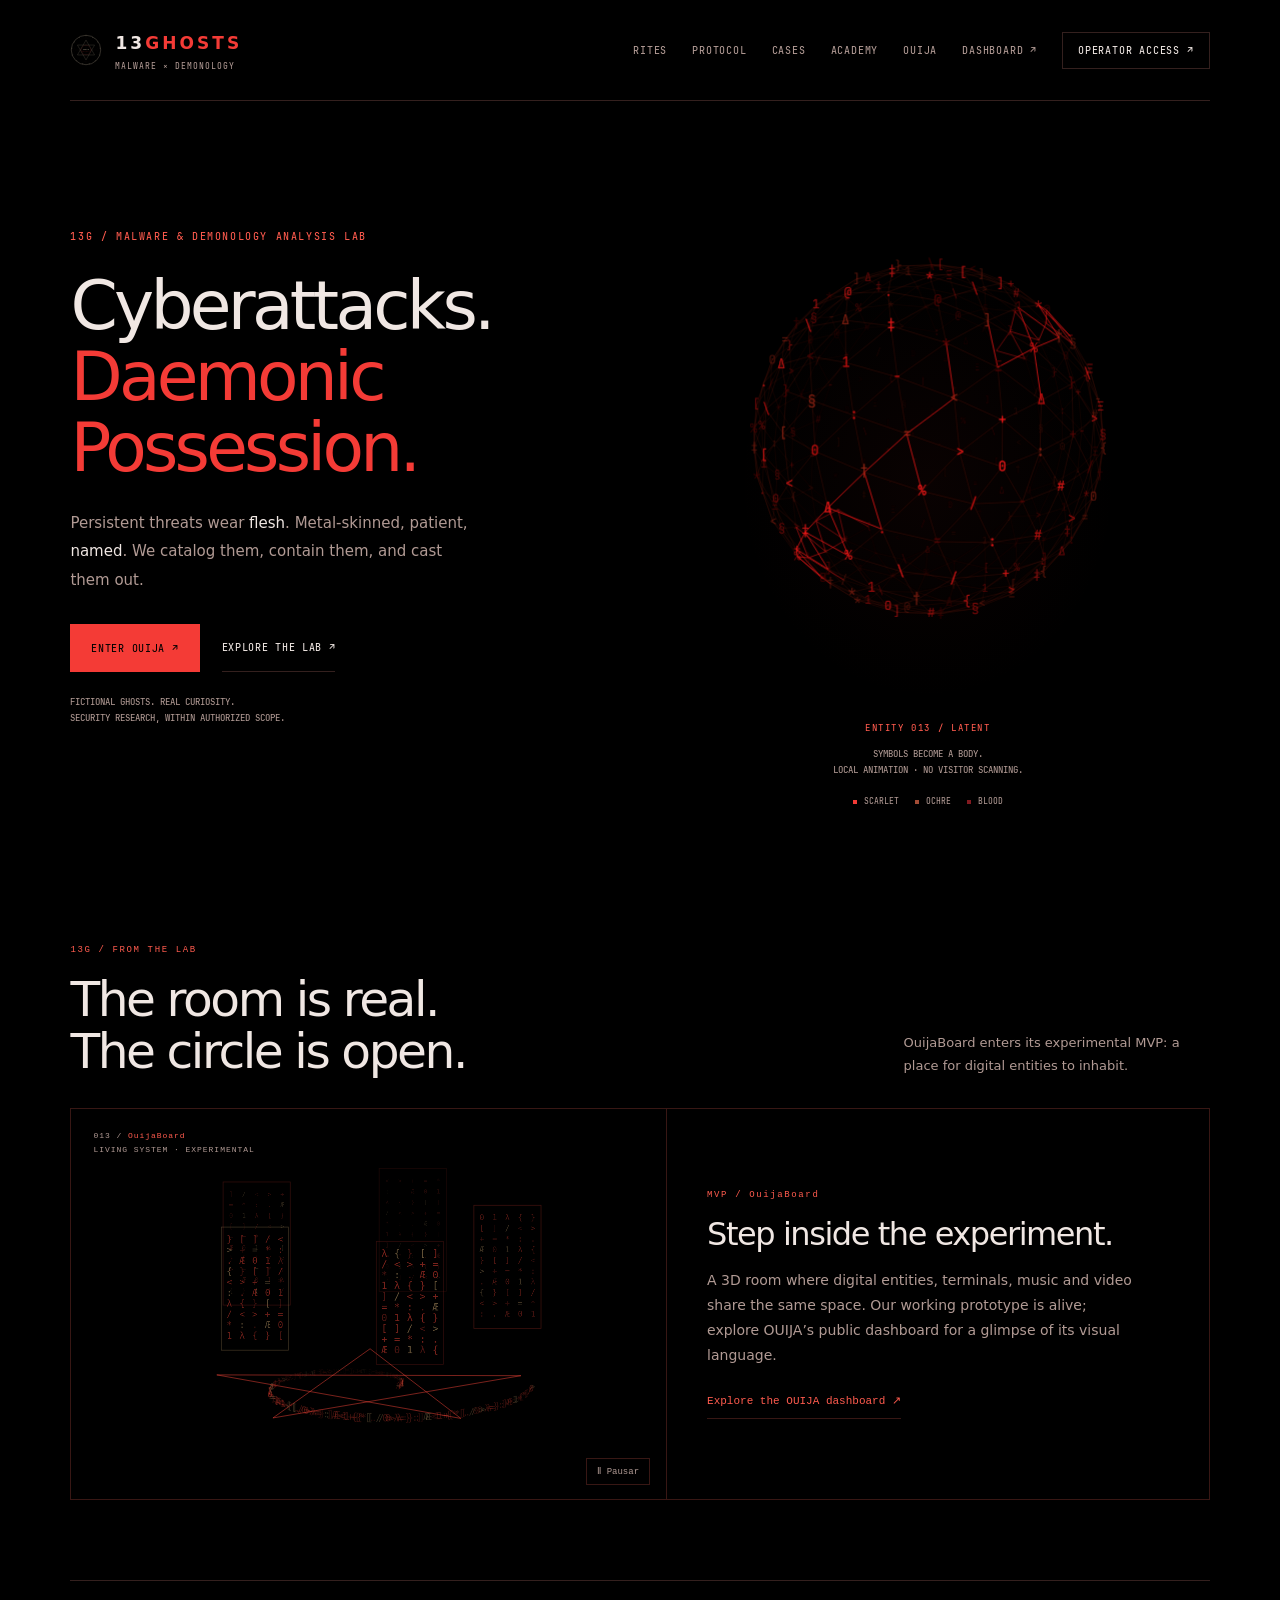
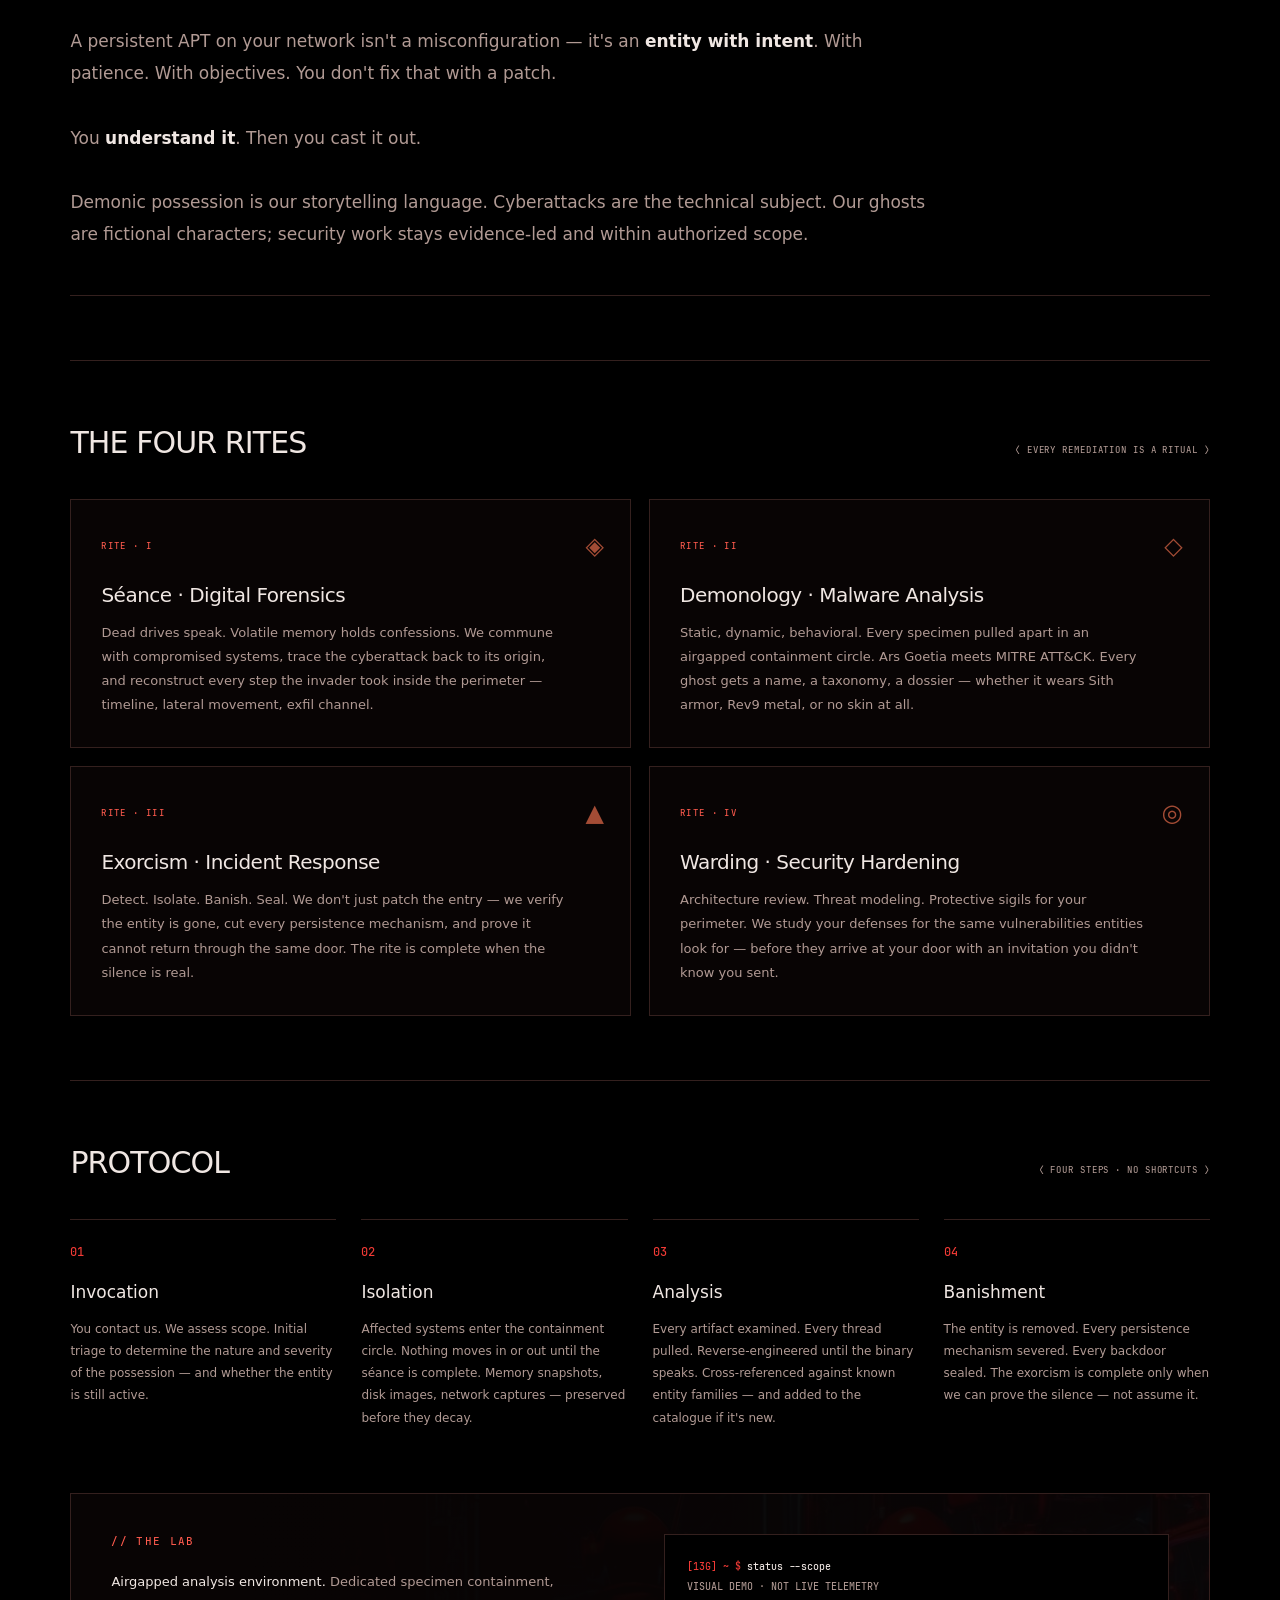
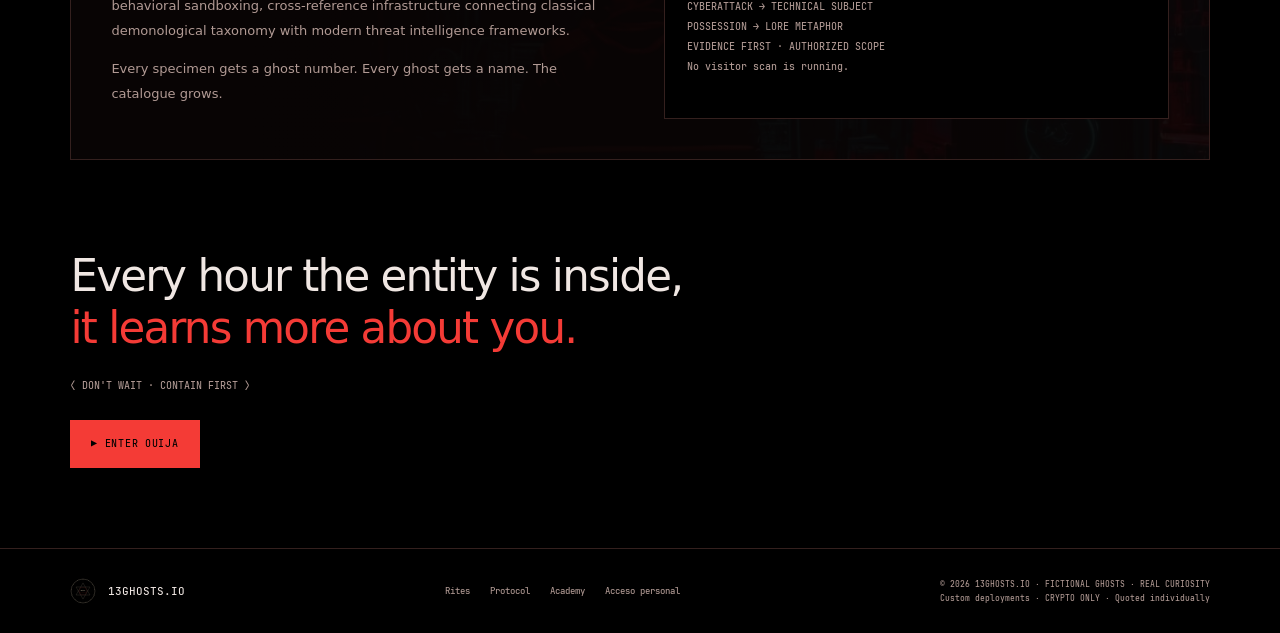
==== docs/index.html @ eb9faf4f "Adopt custom DAE showcase flow and retire legacy product previews" ====
<!DOCTYPE html>
<html lang="en">
<head>
    <meta charset="UTF-8">
    <meta name="viewport" content="width=device-width, initial-scale=1.0">
    <title>13Ghosts.io · Malware &amp; Demonology Analysis Lab</title>

    <link rel="icon" type="image/svg+xml" href="assets/favicon.svg">
    <link rel="icon" type="image/png" sizes="32x32" href="assets/favicon-32.png">
    <link rel="apple-touch-icon" sizes="180x180" href="assets/apple-touch-icon.png">

    <meta name="description" content="Cyberattacks meet demonic possession. Every remediation is a ritual. Malware × demonology — forensics, reverse engineering, exorcism.">

    <meta property="og:type" content="website">
    <meta property="og:url" content="https://13ghosts.io/">
    <meta property="og:title" content="13Ghosts.io · Malware &amp; Demonology Analysis Lab">
    <meta property="og:description" content="Cyberattacks meet demonic possession. Every remediation is a ritual.">
    <meta property="og:image" content="https://13ghosts.io/assets/og-image.jpg">
    <meta name="twitter:card" content="summary_large_image">
    <meta name="twitter:title" content="13Ghosts.io · Malware &amp; Demonology Analysis Lab">
    <meta name="twitter:description" content="Cyberattacks meet demonic possession. Every remediation is a ritual.">
    <meta name="twitter:image" content="https://13ghosts.io/assets/og-image.jpg">

    <meta name="theme-color" content="#000000"><link rel="stylesheet" href="assets/presence-v2/presence.css?v=1"><script defer src="assets/presence-v2/capsid.js?v=1"></script><link rel="stylesheet" href="assets/mvp-presence/mvp-presence.css?v=1"><script defer src="assets/mvp-presence/mvp-presence.js?v=1"></script></head><body><header class="header"><a class="header-brand" href="./" aria-label="13Ghosts home"><img src="assets/img/sigil-mark.svg" alt="" class="brand-sigil"><div><div class="brand-name">13<span>GHOSTS</span></div><p class="header-tagline">MALWARE × DEMONOLOGY</p></div></a><nav class="header-nav" aria-label="Main navigation"><a href="#rites">RITES</a><a href="#methodology">PROTOCOL</a><a href="dashboard/">CASES</a><a href="academy/">ACADEMY</a><a href="ouija/">OUIJA</a><a href="observatory/">DASHBOARD ↗</a><a class="nav-portal" href="portal/">OPERATOR ACCESS ↗</a></nav></header><main class="content-area"><section class="hero"><div class="hero-copy"><p class="hero-eyebrow">13G / MALWARE &amp; DEMONOLOGY ANALYSIS LAB</p><h1 class="hero-title">Cyberattacks.<br><em>Daemonic<br>Possession.</em></h1><p class="hero-subtitle">Persistent threats wear <em>flesh</em>. Metal-skinned, patient, <em>named</em>. We catalog them, contain them, and cast them out.</p><div class="hero-actions"><a class="btn-primary" href="ouija/">ENTER OUIJA ↗</a><a class="btn-ghost" href="#lab">EXPLORE THE LAB ↗</a></div><p class="hero-note">FICTIONAL GHOSTS. REAL CURIOSITY.<br>SECURITY RESEARCH, WITHIN AUTHORIZED SCOPE.</p></div><div class="ghost-entity"><canvas class="capside-canvas" role="img" aria-label="A rotating red ASCII polyhedron, a fictional digital presence"></canvas><p class="entity-code">ENTITY 013 / LATENT</p><p class="entity-caption">SYMBOLS BECOME A BODY.<br>LOCAL ANIMATION · NO VISITOR SCANNING.</p><div class="entity-key"><span>SCARLET</span><span>OCHRE</span><span>BLOOD</span></div></div></section>    <section class="mvp-launches" data-mvp-brand="ghosts" id="mvp" aria-labelledby="mvp-title"><div class="mvp-heading"><div><p class="mvp-kicker">13G / FROM THE LAB</p><h2 id="mvp-title">The room is real.<br>The circle is open.</h2></div><p>OuijaBoard enters its experimental MVP: a place for digital entities to inhabit.</p></div><article class="mvp-announcement mvp-wide"><div class="mvp-art"><canvas data-mvp-entity="ouijaboard" role="img" aria-label="OuijaBoard: una entidad animada de caracteres"></canvas><span class="mvp-entity-id">013 / <b>OuijaBoard</b><br>LIVING SYSTEM · EXPERIMENTAL</span><button class="mvp-motion" type="button" aria-pressed="false" aria-label="Pausar animación de OuijaBoard">Ⅱ Pausar</button></div><div class="mvp-copy"><p class="mvp-kicker">MVP / OuijaBoard</p><h3>Step inside the experiment.</h3><p>A 3D room where digital entities, terminals, music and video share the same space. Our working prototype is alive; explore OUIJA’s public dashboard for a glimpse of its visual language.</p><a href="observatory/demo/">Explore the OUIJA dashboard ↗</a></div></article></section>
<!-- MANIFESTO -->
    <section class="manifesto reveal">
        <p class="manifesto-text">
            A persistent APT on your network isn't a misconfiguration —
            it's an <strong>entity with intent</strong>. With patience. With objectives.
            You don't fix that with a patch.<br><br>
            You <span class="accent">understand it</span>. Then you cast it out.<br><br>
            Demonic possession is our storytelling language. Cyberattacks are the technical subject.
            Our ghosts are fictional characters; security work stays evidence-led and within authorized scope.
        </p>
    </section>

    <div class="divider"></div>

    <!-- THE FOUR RITES -->
    <section class="rites" id="rites">
        <div class="section-header reveal">
            <h2>THE FOUR RITES</h2>
            <p>⟨ EVERY REMEDIATION IS A RITUAL ⟩</p>
        </div>

        <div class="rites-grid">
            <div class="rite-card reveal">
                <span class="rite-num">RITE · I</span>
                <div class="rite-icon">◈</div>
                <h3>Séance · Digital Forensics</h3>
                <p>Dead drives speak. Volatile memory holds confessions. We commune with compromised systems,
                trace the cyberattack back to its origin, and reconstruct every step the invader took
                inside the perimeter — timeline, lateral movement, exfil channel.</p>
            </div>

            <div class="rite-card reveal">
                <span class="rite-num">RITE · II</span>
                <div class="rite-icon">◇</div>
                <h3>Demonology · Malware Analysis</h3>
                <p>Static, dynamic, behavioral. Every specimen pulled apart in an airgapped containment circle.
                Ars Goetia meets MITRE ATT&amp;CK. Every ghost gets a name, a taxonomy, a dossier —
                whether it wears Sith armor, Rev9 metal, or no skin at all.</p>
            </div>

            <div class="rite-card reveal">
                <span class="rite-num">RITE · III</span>
                <div class="rite-icon">▲</div>
                <h3>Exorcism · Incident Response</h3>
                <p>Detect. Isolate. Banish. Seal. We don't just patch the entry — we verify the entity is gone,
                cut every persistence mechanism, and prove it cannot return through the same door.
                The rite is complete when the silence is real.</p>
            </div>

            <div class="rite-card reveal">
                <span class="rite-num">RITE · IV</span>
                <div class="rite-icon">◎</div>
                <h3>Warding · Security Hardening</h3>
                <p>Architecture review. Threat modeling. Protective sigils for your perimeter.
                We study your defenses for the same vulnerabilities entities look for — before they arrive
                at your door with an invitation you didn't know you sent.</p>
            </div>
        </div>
    </section>

    <div class="divider"></div>

    <!-- METHODOLOGY -->
    <section class="how-section" id="methodology">
        <div class="section-header reveal">
            <h2>PROTOCOL</h2>
            <p>⟨ FOUR STEPS · NO SHORTCUTS ⟩</p>
        </div>
        <div class="how-steps">
            <div class="how-step reveal">
                <div class="step-marker">01</div>
                <div>
                    <h3>Invocation</h3>
                    <p>You contact us. We assess scope. Initial triage to determine the nature and severity of the possession — and whether the entity is still active.</p>
                </div>
            </div>
            <div class="how-step reveal">
                <div class="step-marker">02</div>
                <div>
                    <h3>Isolation</h3>
                    <p>Affected systems enter the containment circle. Nothing moves in or out until the séance is complete. Memory snapshots, disk images, network captures — preserved before they decay.</p>
                </div>
            </div>
            <div class="how-step reveal">
                <div class="step-marker">03</div>
                <div>
                    <h3>Analysis</h3>
                    <p>Every artifact examined. Every thread pulled. Reverse-engineered until the binary speaks. Cross-referenced against known entity families — and added to the catalogue if it's new.</p>
                </div>
            </div>
            <div class="how-step reveal">
                <div class="step-marker">04</div>
                <div>
                    <h3>Banishment</h3>
                    <p>The entity is removed. Every persistence mechanism severed. Every backdoor sealed. The exorcism is complete only when we can prove the silence — not assume it.</p>
                </div>
            </div>
        </div>
    </section>

    <!-- LAB / TERMINAL -->
    <section class="lab reveal" id="lab">
        <div class="lab-inner">
            <div class="lab-grid">
                <div>
                    <h3>// THE LAB</h3>
                    <p class="lab-copy"><strong>Airgapped analysis environment.</strong> Dedicated specimen containment,
                    behavioral sandboxing, cross-reference infrastructure connecting classical
                    demonological taxonomy with modern threat intelligence frameworks.</p>
                    <p class="lab-copy">Every specimen gets a ghost number. Every ghost gets a name.
                    The catalogue grows.</p>
                </div>
                <div class="terminal" id="lab-terminal" aria-label="Illustrative lab output"><div><span class="term-prompt">[13G] ~ $</span> <span class="term-cmd">status --scope</span></div><div class="term-out">VISUAL DEMO · NOT LIVE TELEMETRY</div><div class="term-out">CYBERATTACK → TECHNICAL SUBJECT</div><div class="term-out">POSSESSION → LORE METAPHOR</div><div class="term-out">EVIDENCE FIRST · AUTHORIZED SCOPE</div><div class="term-out">No visitor scan is running.</div></div></div></div></section>

    <!-- FINAL CTA -->
    <section class="cta-final">
        <h2 class="reveal">Every hour the entity is inside,<span>it learns more about you.</span></h2>
        <p class="cta-sub reveal">⟨ DON'T WAIT · CONTAIN FIRST ⟩</p>
        <div class="reveal">
            <a href="ouija/" class="btn-primary">▶ ENTER OUIJA</a>
        </div>
    </section>
</main>

<!-- FOOTER -->
<footer>
    <div class="footer-brand">
        <img src="assets/img/sigil-mark.svg" alt="13Ghosts" width="26" height="26">
        <a href="./">13GHOSTS.IO</a>
    </div>
    <div class="footer-links">
        <a href="#rites">Rites</a>
        <a href="#methodology">Protocol</a>
        <a href="academy/">Academy</a>
        <a href="portal/">Acceso personal</a>
    </div>
    <p class="footer-copy">© 2026 13GHOSTS.IO · FICTIONAL GHOSTS · REAL CURIOSITY<br>Custom deployments · CRYPTO ONLY · Quoted individually</p>
</footer>

</body></html>
---- docs/assets/presence-v2/presence.css ----
@font-face{font-family:GhostMono;src:url('fonts/JetBrainsMono-Medium.ttf') format('truetype');font-weight:500;font-display:swap}
@font-face{font-family:PresenceMono;src:url('fonts/JetBrainsMono-Medium.ttf') format('truetype');font-weight:600;font-display:swap}
:root{color-scheme:dark;--void:#000;--surface:#080404;--line:#34201e;--text:#f0e7e3;--bone:#f0e7e3;--muted:#b19a94;--ash:#b19a94;--red:#f43b36;--red-bright:#ff5b4e;--blood:#831a20;--ochre:#a34c35}
*{box-sizing:border-box}html{scroll-behavior:smooth}body{margin:0;background:var(--void);color:var(--text);font:16px/1.75 system-ui,-apple-system,BlinkMacSystemFont,'Segoe UI',sans-serif}a{color:inherit;text-decoration:none}::selection{background:var(--blood);color:#fff}a:focus-visible{outline:2px solid var(--red);outline-offset:6px}.header,.content-area,footer{max-width:1380px;margin-inline:auto;padding-inline:clamp(22px,5.5vw,84px)}.header{min-height:100px;display:flex;justify-content:space-between;gap:28px;align-items:center}.header-brand{display:flex;align-items:center;gap:13px}.brand-sigil{width:32px;height:32px;flex-shrink:0}.brand-name{font-size:17px;letter-spacing:.18em;font-weight:650}.brand-name span{color:var(--red)}.header-tagline{margin:2px 0 0;color:var(--muted);font:8px GhostMono,monospace;letter-spacing:.12em}.header-nav{display:flex;gap:25px;align-items:center;font:10px GhostMono,monospace;letter-spacing:.08em}.header-nav a{color:var(--muted)}.header-nav a:hover{color:var(--red-bright)}.header-nav .nav-portal{color:var(--text);padding:11px 15px;border:1px solid var(--line)}
.hero{display:grid;grid-template-columns:1fr 1fr;min-height:690px;align-items:center;gap:12px;border-top:1px solid var(--line);padding-block:56px 72px}.hero-copy{position:relative;z-index:1}.hero-eyebrow{font:10px/1.7 GhostMono,monospace;letter-spacing:.16em;color:var(--red-bright);margin:0 0 25px}.hero-title{font-size:clamp(48px,5.3vw,76px);line-height:1.05;letter-spacing:-.055em;font-weight:430;margin:0 0 25px}.hero-title em{font-style:normal;color:var(--red);font-weight:350}.hero-subtitle{font-size:15px;color:var(--muted);max-width:42ch;line-height:1.9;margin:0}.hero-subtitle em{font-style:normal;color:var(--text)}.hero-actions{display:flex;align-items:center;gap:22px;flex-wrap:wrap;margin-top:30px}.btn-primary,.btn-ghost{font:10px/1.5 GhostMono,monospace;letter-spacing:.07em;display:inline-flex;align-items:center;justify-content:center;min-height:48px;padding:15px 20px}.btn-primary{background:var(--red);color:#000;border:1px solid var(--red)}.btn-primary:hover{background:var(--red-bright)}.btn-ghost{border-bottom:1px solid var(--line);color:var(--text);padding-inline:0}.hero-note{font:9px/1.8 GhostMono,monospace;color:var(--muted);margin-top:22px;max-width:45ch}.ghost-entity{position:relative;min-width:0;align-self:center;text-align:center}.ghost-entity::before{content:'';position:absolute;inset:17%;background:radial-gradient(ellipse,#941d1810,transparent 72%);pointer-events:none}.capside-canvas{position:relative;display:block;width:100%;aspect-ratio:1}.entity-code{font:9px/1.7 GhostMono,monospace;letter-spacing:.18em;color:var(--red-bright);margin:0}.entity-caption{font:9px/1.8 GhostMono,monospace;color:var(--muted);margin:10px 0 0}.entity-key{display:flex;align-items:center;justify-content:center;gap:16px;margin-top:18px;font:8px GhostMono,monospace;color:var(--muted)}.entity-key span::before{content:'';display:inline-block;width:4px;height:4px;background:var(--red);vertical-align:middle;margin-right:7px}.entity-key span:nth-child(2)::before{background:var(--ochre)}.entity-key span:nth-child(3)::before{background:var(--blood)}
.manifesto{padding:44px 0;border-block:1px solid var(--line)}.manifesto-text{max-width:80ch;font-size:17px;line-height:1.9;margin:0;color:var(--muted)}.manifesto strong,.accent{color:var(--text);font-weight:600}.divider{height:1px;background:var(--line);margin-top:64px}.section-header{display:flex;align-items:baseline;justify-content:space-between;gap:25px;margin:0 0 30px}.section-header h2{font-size:30px;font-weight:450;letter-spacing:-.03em;margin:0}.section-header p{font:9px GhostMono,monospace;color:var(--muted);letter-spacing:.1em}.rites,.how-section{padding-top:56px}.rites-grid{display:grid;grid-template-columns:repeat(2,1fr);gap:18px}.rite-card{padding:30px;background:var(--surface);border:1px solid var(--line);position:relative}.rite-num{font:9px GhostMono,monospace;color:var(--red-bright);letter-spacing:.15em}.rite-icon{position:absolute;right:26px;top:25px;color:var(--ochre);font-size:24px}.rite-card h3{font-size:20px;font-weight:500;letter-spacing:-.025em;line-height:1.35;margin:24px 0 12px}.rite-card p{font-size:13px;color:var(--muted);line-height:1.85;margin:0;max-width:56ch}.how-steps{display:grid;grid-template-columns:repeat(4,1fr);gap:25px}.how-step{border-top:1px solid var(--line);padding-top:24px}.step-marker{font:12px GhostMono,monospace;color:var(--red);margin-bottom:18px}.how-step h3{font-size:17px;font-weight:500;margin:0 0 10px}.how-step p{font-size:12px;color:var(--muted);line-height:1.85;margin:0}
.lab{margin-top:64px}.lab-inner{padding:40px;border:1px solid var(--line);background:var(--surface);position:relative;overflow:hidden}.lab-inner::before{content:'';position:absolute;inset:0;background:linear-gradient(90deg,#080404 15%,#080404bf),url('../Landing.jpeg') center/cover;opacity:.23;pointer-events:none}.lab-grid{display:grid;grid-template-columns:1fr 1fr;gap:48px;position:relative}.lab h3{font:11px GhostMono,monospace;letter-spacing:.12em;color:var(--red-bright);margin:0 0 22px}.lab-copy{font-size:13px;line-height:1.9;color:var(--muted)}.lab-copy strong{color:var(--text);font-weight:500}.terminal{background:#000;border:1px solid var(--line);padding:22px;font:10px/2 GhostMono,monospace;overflow-wrap:anywhere}.term-prompt{color:var(--red)}.term-cmd{color:var(--text)}.term-out{color:var(--muted)}.cta-final{padding:90px 0 80px}.cta-final h2{font-weight:400;font-size:clamp(28px,3.4vw,46px);line-height:1.2;letter-spacing:-.04em;max-width:30ch;margin:0}.cta-final h2 span{display:block;color:var(--red)}.cta-sub{font:10px GhostMono,monospace;color:var(--muted);margin:24px 0 28px}footer{border-top:1px solid var(--line);padding-block:28px;display:flex;justify-content:space-between;align-items:center;flex-wrap:wrap;gap:24px}.footer-brand{display:flex;align-items:center;gap:12px;font:11px GhostMono,monospace}.footer-links{display:flex;gap:20px;font:9px GhostMono,monospace;color:var(--muted)}.footer-copy{font:8px/1.8 GhostMono,monospace;color:var(--muted);margin:0}
@media(max-width:950px){.header-nav{gap:15px;font-size:9px}.header-tagline{display:none}.how-steps{grid-template-columns:repeat(2,1fr)}}
@media(max-width:700px){.header{padding-block:20px;display:block}.header-brand{margin-bottom:20px}.header-nav{flex-wrap:wrap;gap:15px;line-height:1.5}.hero{grid-template-columns:1fr;min-height:0;padding-block:45px;gap:10px}.hero-title{font-size:clamp(46px,10vw,68px)}.hero-copy{max-width:550px}.ghost-entity{max-width:480px;width:100%;margin-inline:auto}.hero-note{font-size:8px}.section-header{display:block}.section-header p{line-height:1.8}.rites-grid,.lab-grid{grid-template-columns:1fr}.rite-card{padding:25px}.lab-inner{padding:25px}.lab-grid{gap:25px}.how-steps{gap:25px 20px}.manifesto-text{font-size:15px}.divider{margin-top:42px}.rites,.how-section{padding-top:38px}.cta-final{padding-block:65px}footer{align-items:flex-start;flex-direction:column}}
@media(prefers-reduced-motion:reduce){html{scroll-behavior:auto}}
---- docs/assets/mvp-presence/mvp-presence.css ----
.mvp-launches{--mvp-ink:#e4ebe5;--mvp-muted:#9aa99e;--mvp-line:#9ad9ac30;--mvp-accent:#9de1b1;position:relative;isolation:isolate;padding-block:65px 80px;scroll-margin-top:40px}.mvp-launches[data-mvp-brand=ghosts]{--mvp-ink:#f0e7e3;--mvp-muted:#b19a94;--mvp-line:#78332c77;--mvp-accent:#ff5b4e}.mvp-heading{display:flex;justify-content:space-between;align-items:end;gap:35px;margin-bottom:30px}.mvp-kicker{font:9px/1.7 ui-monospace,Menlo,monospace;letter-spacing:.18em;color:var(--mvp-accent);margin:0 0 14px}.mvp-heading h2{font:450 clamp(30px,3.8vw,52px)/1.08 system-ui,-apple-system,sans-serif;letter-spacing:-.05em;color:var(--mvp-ink);margin:0}.mvp-heading>p{font:13px/1.8 system-ui,sans-serif;color:var(--mvp-muted);max-width:37ch;margin:0}.mvp-grid{display:grid;grid-template-columns:1fr 1fr;gap:26px}.mvp-announcement{border:1px solid var(--mvp-line);background:#000;overflow:hidden;position:relative;color:var(--mvp-ink);min-width:0}.mvp-art{height:290px;position:relative;border-bottom:1px solid var(--mvp-line);background:#000;overflow:hidden}.mvp-art canvas{display:block;width:100%;height:100%}.mvp-entity-id{position:absolute;top:20px;left:22px;font:8px/1.8 ui-monospace,Menlo,monospace;letter-spacing:.12em;color:var(--mvp-muted);pointer-events:none}.mvp-entity-id b{color:var(--mvp-accent);font-weight:500}.mvp-motion{position:absolute;right:16px;bottom:14px;background:#000;border:1px solid var(--mvp-line);color:var(--mvp-muted);padding:7px 10px;font:9px ui-monospace,Menlo,monospace;cursor:pointer}.mvp-copy{padding:28px 30px 32px}.mvp-copy h3{font:450 32px/1.1 system-ui,sans-serif;letter-spacing:-.045em;margin:0 0 15px;color:var(--mvp-ink)}.mvp-copy p:not(.mvp-kicker){font:14px/1.8 system-ui,sans-serif;color:var(--mvp-muted);max-width:48ch;margin:0 0 24px}.mvp-copy a{color:var(--mvp-accent);font:11px/1.8 ui-monospace,Menlo,monospace;text-decoration:none;border-bottom:1px solid var(--mvp-line);padding-bottom:6px;display:inline-block}.mvp-copy a:hover{border-color:var(--mvp-accent)}.mvp-announcement:focus-within{border-color:var(--mvp-accent)}.mvp-copy a:focus-visible,.mvp-motion:focus-visible{outline:2px solid var(--mvp-accent);outline-offset:5px}.mvp-wide{display:grid;grid-template-columns:1.1fr 1fr;align-items:stretch}.mvp-wide .mvp-art{height:390px;border-bottom:0;border-right:1px solid var(--mvp-line)}.mvp-wide .mvp-copy{display:flex;flex-direction:column;justify-content:center;padding:40px}.mvp-wide .mvp-copy a{align-self:start}
@media(max-width:700px){.mvp-launches{padding-block:45px 55px}.mvp-heading{display:block}.mvp-heading>p{margin-top:20px}.mvp-grid,.mvp-wide{grid-template-columns:1fr}.mvp-art,.mvp-wide .mvp-art{height:280px;border-right:0;border-bottom:1px solid var(--mvp-line)}.mvp-copy,.mvp-wide .mvp-copy{padding:25px}.mvp-copy h3{font-size:29px}.mvp-grid{gap:22px}}
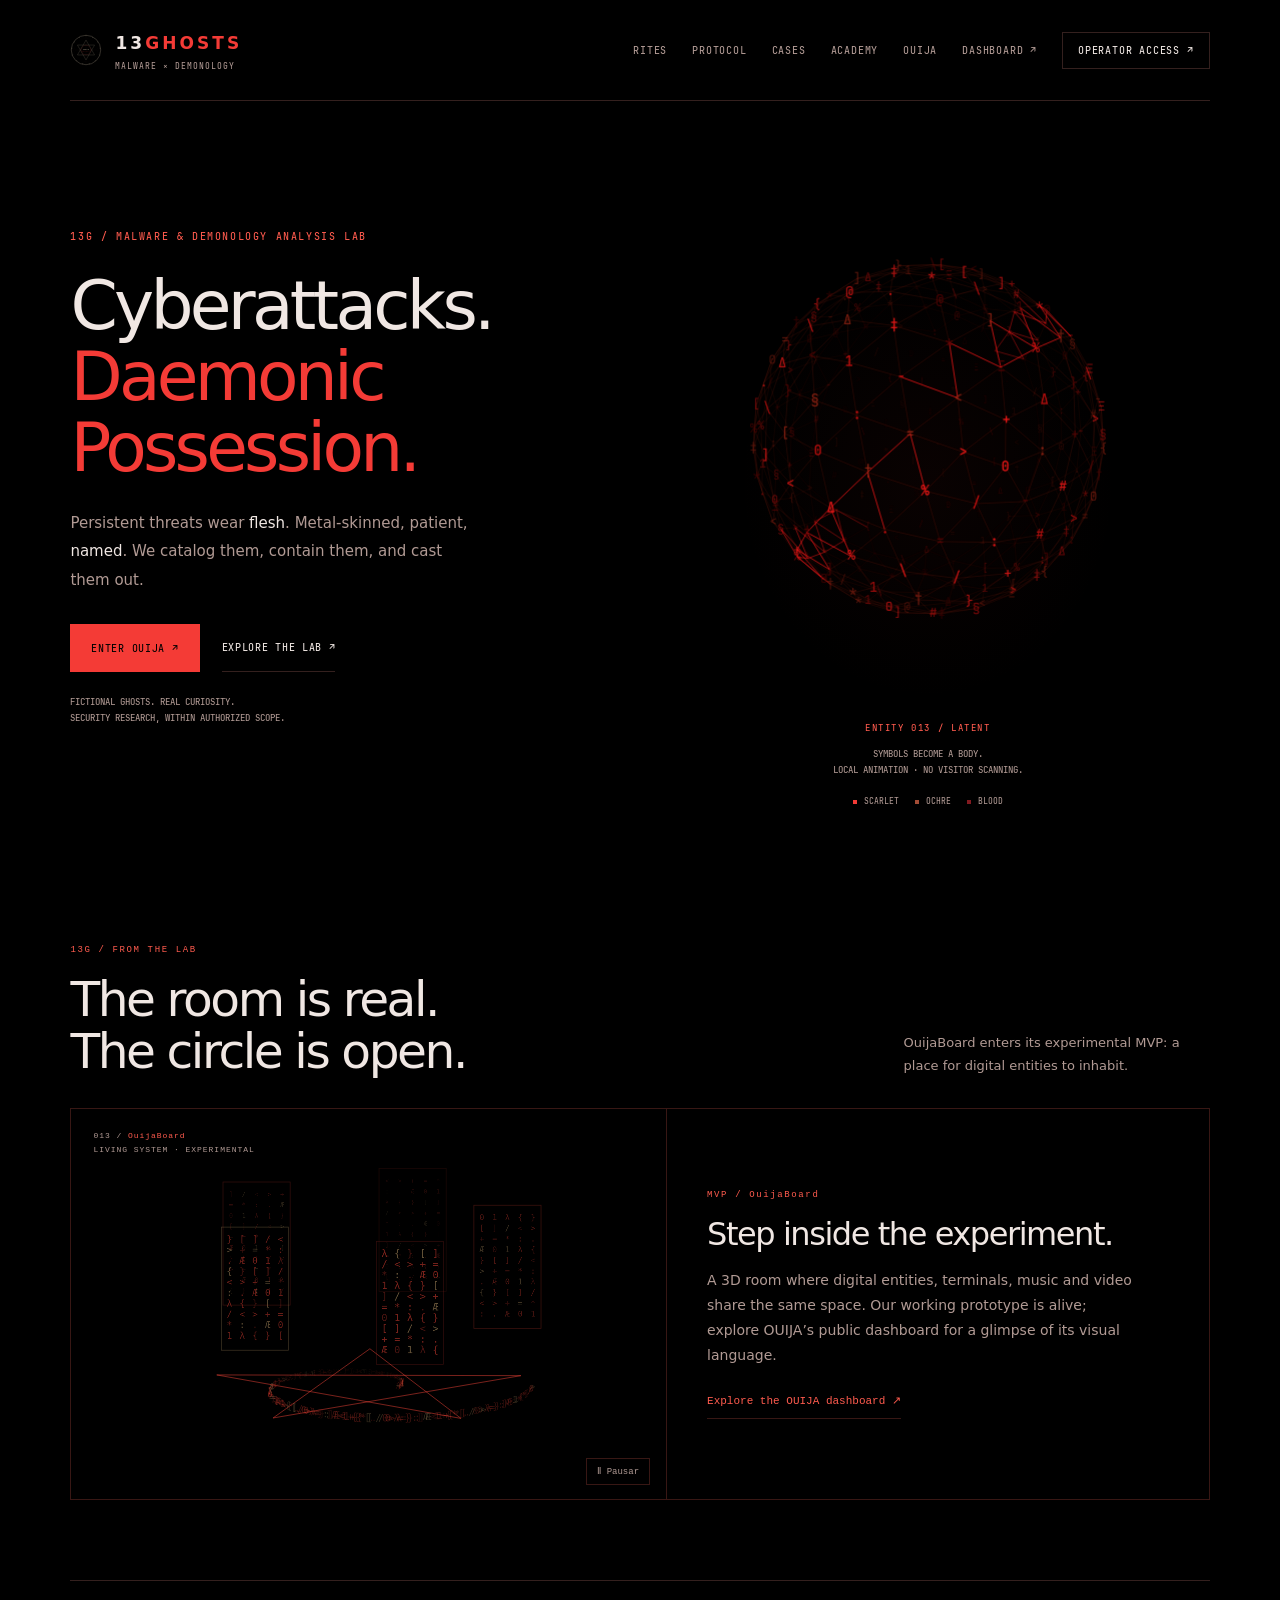
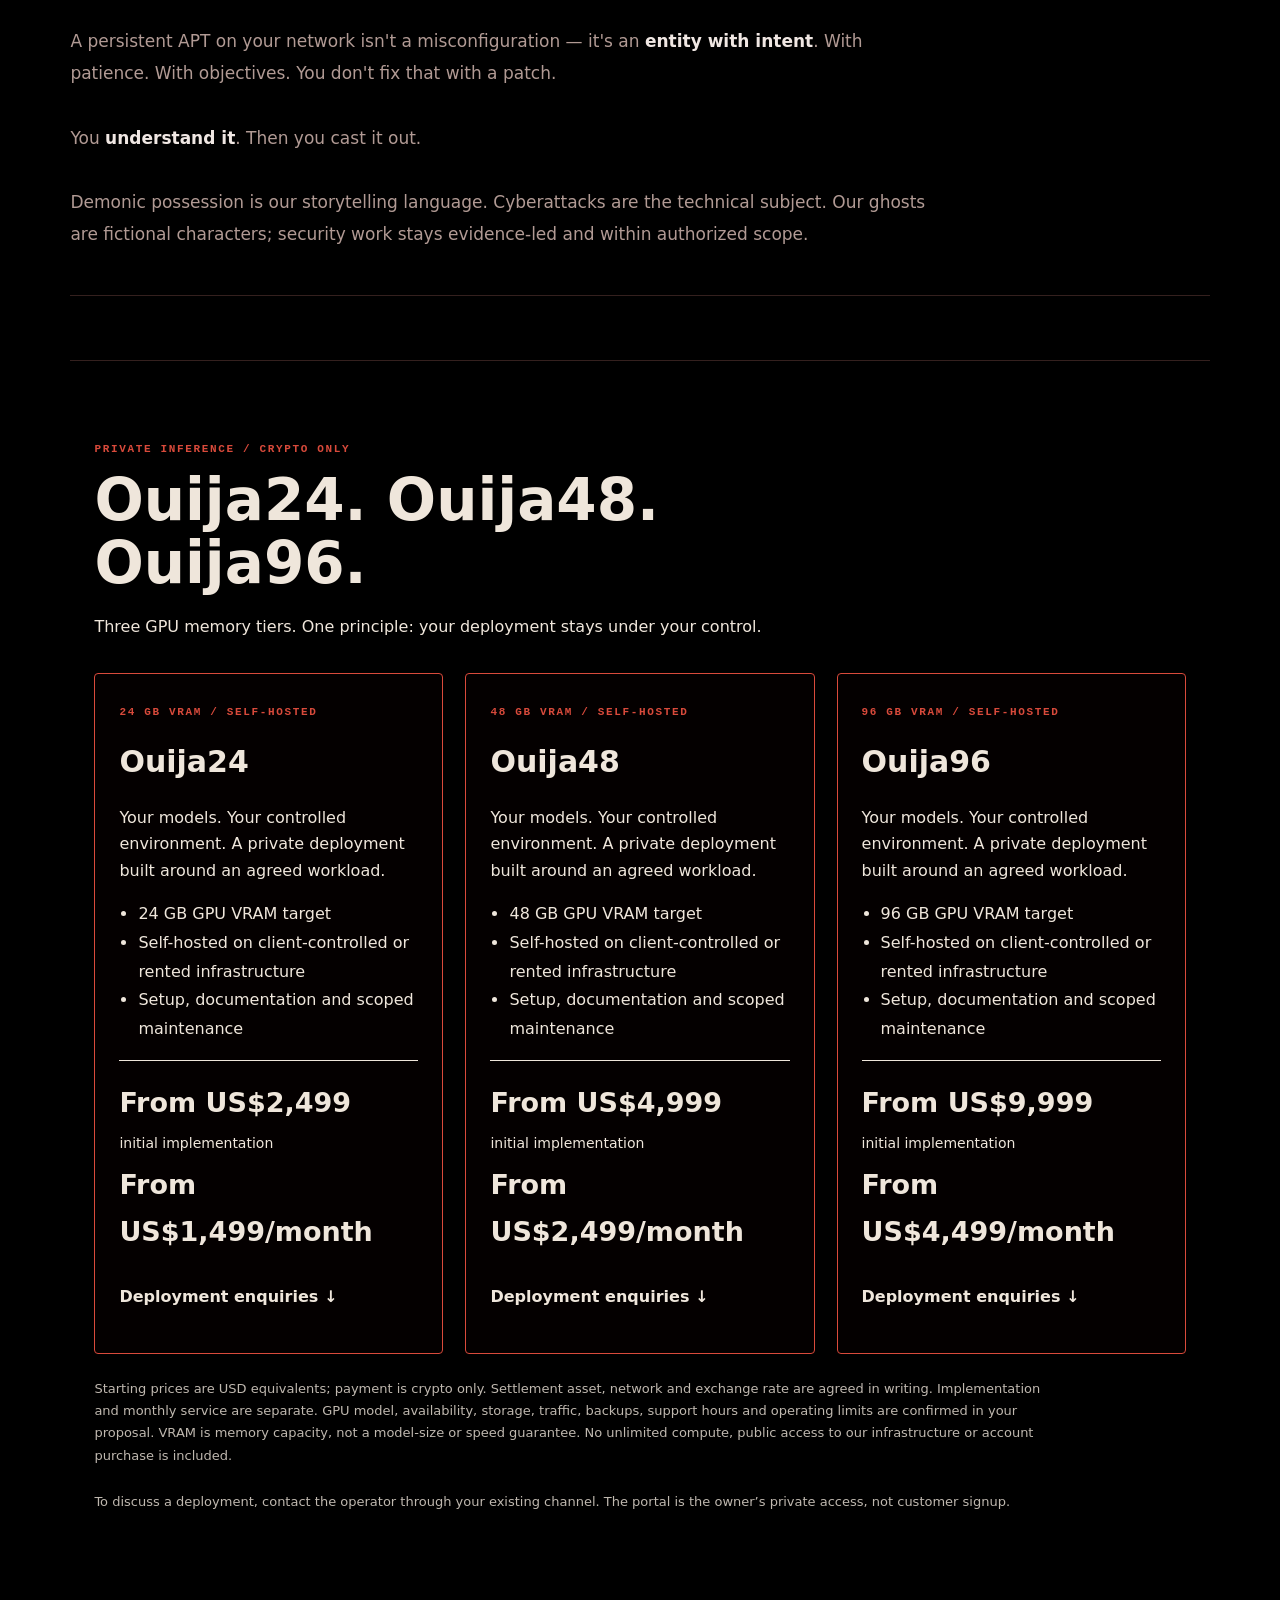
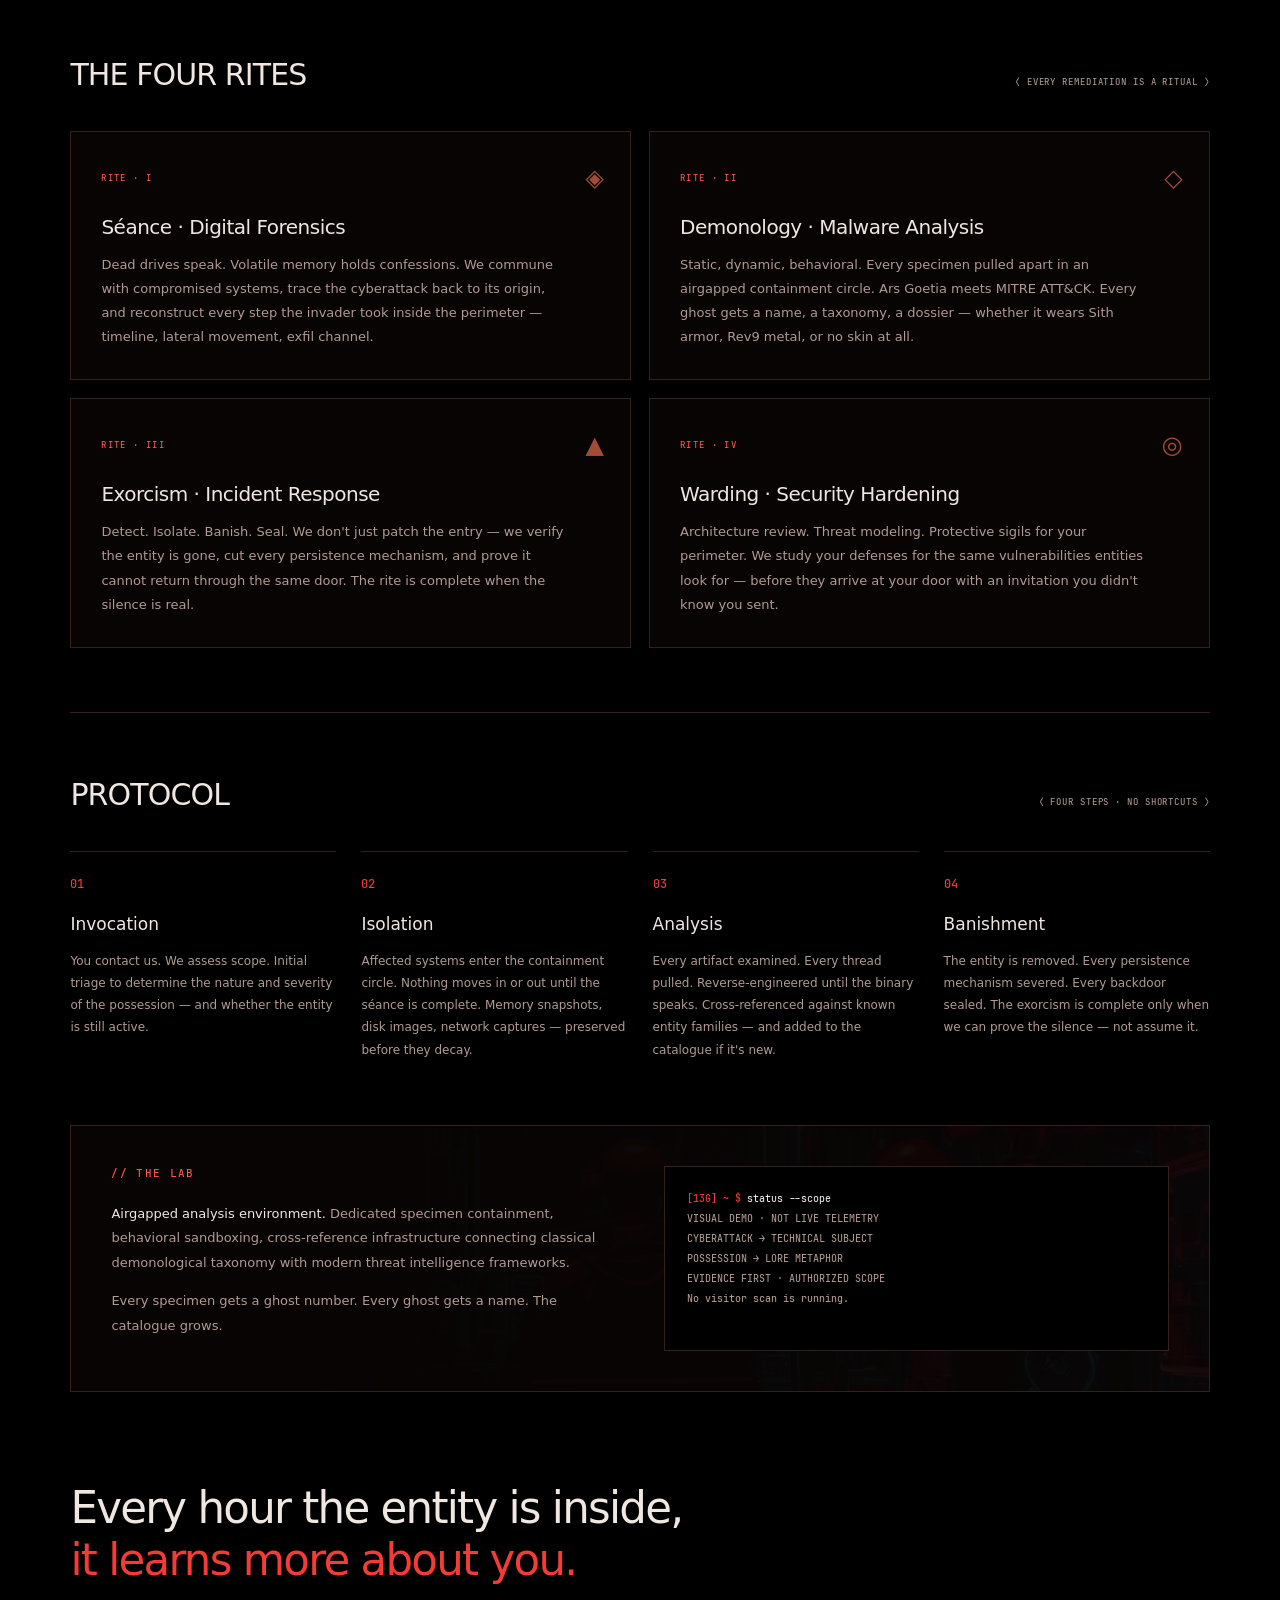
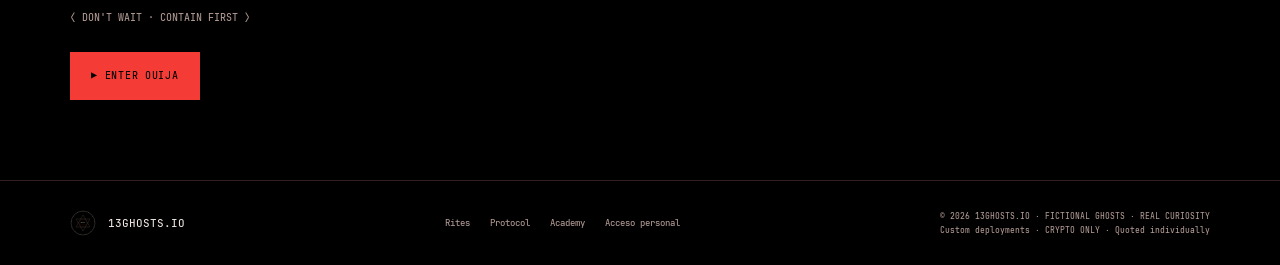
==== commit 3083b38b: "Publish approved implementation and monthly product tiers" ====
--- a/docs/index.html
+++ b/docs/index.html
@@ -21,7 +21,7 @@
     <meta name="twitter:description" content="Cyberattacks meet demonic possession. Every remediation is a ritual.">
     <meta name="twitter:image" content="https://13ghosts.io/assets/og-image.jpg">
 
-    <meta name="theme-color" content="#000000"><link rel="stylesheet" href="assets/presence-v2/presence.css?v=1"><script defer src="assets/presence-v2/capsid.js?v=1"></script><link rel="stylesheet" href="assets/mvp-presence/mvp-presence.css?v=1"><script defer src="assets/mvp-presence/mvp-presence.js?v=1"></script></head><body><header class="header"><a class="header-brand" href="./" aria-label="13Ghosts home"><img src="assets/img/sigil-mark.svg" alt="" class="brand-sigil"><div><div class="brand-name">13<span>GHOSTS</span></div><p class="header-tagline">MALWARE × DEMONOLOGY</p></div></a><nav class="header-nav" aria-label="Main navigation"><a href="#rites">RITES</a><a href="#methodology">PROTOCOL</a><a href="dashboard/">CASES</a><a href="academy/">ACADEMY</a><a href="ouija/">OUIJA</a><a href="observatory/">DASHBOARD ↗</a><a class="nav-portal" href="portal/">OPERATOR ACCESS ↗</a></nav></header><main class="content-area"><section class="hero"><div class="hero-copy"><p class="hero-eyebrow">13G / MALWARE &amp; DEMONOLOGY ANALYSIS LAB</p><h1 class="hero-title">Cyberattacks.<br><em>Daemonic<br>Possession.</em></h1><p class="hero-subtitle">Persistent threats wear <em>flesh</em>. Metal-skinned, patient, <em>named</em>. We catalog them, contain them, and cast them out.</p><div class="hero-actions"><a class="btn-primary" href="ouija/">ENTER OUIJA ↗</a><a class="btn-ghost" href="#lab">EXPLORE THE LAB ↗</a></div><p class="hero-note">FICTIONAL GHOSTS. REAL CURIOSITY.<br>SECURITY RESEARCH, WITHIN AUTHORIZED SCOPE.</p></div><div class="ghost-entity"><canvas class="capside-canvas" role="img" aria-label="A rotating red ASCII polyhedron, a fictional digital presence"></canvas><p class="entity-code">ENTITY 013 / LATENT</p><p class="entity-caption">SYMBOLS BECOME A BODY.<br>LOCAL ANIMATION · NO VISITOR SCANNING.</p><div class="entity-key"><span>SCARLET</span><span>OCHRE</span><span>BLOOD</span></div></div></section>    <section class="mvp-launches" data-mvp-brand="ghosts" id="mvp" aria-labelledby="mvp-title"><div class="mvp-heading"><div><p class="mvp-kicker">13G / FROM THE LAB</p><h2 id="mvp-title">The room is real.<br>The circle is open.</h2></div><p>OuijaBoard enters its experimental MVP: a place for digital entities to inhabit.</p></div><article class="mvp-announcement mvp-wide"><div class="mvp-art"><canvas data-mvp-entity="ouijaboard" role="img" aria-label="OuijaBoard: una entidad animada de caracteres"></canvas><span class="mvp-entity-id">013 / <b>OuijaBoard</b><br>LIVING SYSTEM · EXPERIMENTAL</span><button class="mvp-motion" type="button" aria-pressed="false" aria-label="Pausar animación de OuijaBoard">Ⅱ Pausar</button></div><div class="mvp-copy"><p class="mvp-kicker">MVP / OuijaBoard</p><h3>Step inside the experiment.</h3><p>A 3D room where digital entities, terminals, music and video share the same space. Our working prototype is alive; explore OUIJA’s public dashboard for a glimpse of its visual language.</p><a href="observatory/demo/">Explore the OUIJA dashboard ↗</a></div></article></section>
+    <meta name="theme-color" content="#000000"><link rel="stylesheet" href="assets/presence-v2/presence.css?v=1"><script defer src="assets/presence-v2/capsid.js?v=1"></script><link rel="stylesheet" href="assets/mvp-presence/mvp-presence.css?v=1"><script defer src="assets/mvp-presence/mvp-presence.js?v=1"></script><link rel="stylesheet" href="assets/package-offers.css?v=20261019"></head><body><header class="header"><a class="header-brand" href="./" aria-label="13Ghosts home"><img src="assets/img/sigil-mark.svg" alt="" class="brand-sigil"><div><div class="brand-name">13<span>GHOSTS</span></div><p class="header-tagline">MALWARE × DEMONOLOGY</p></div></a><nav class="header-nav" aria-label="Main navigation"><a href="#rites">RITES</a><a href="#methodology">PROTOCOL</a><a href="dashboard/">CASES</a><a href="academy/">ACADEMY</a><a href="ouija/">OUIJA</a><a href="observatory/">DASHBOARD ↗</a><a class="nav-portal" href="portal/">OPERATOR ACCESS ↗</a></nav></header><main class="content-area"><section class="hero"><div class="hero-copy"><p class="hero-eyebrow">13G / MALWARE &amp; DEMONOLOGY ANALYSIS LAB</p><h1 class="hero-title">Cyberattacks.<br><em>Daemonic<br>Possession.</em></h1><p class="hero-subtitle">Persistent threats wear <em>flesh</em>. Metal-skinned, patient, <em>named</em>. We catalog them, contain them, and cast them out.</p><div class="hero-actions"><a class="btn-primary" href="ouija/">ENTER OUIJA ↗</a><a class="btn-ghost" href="#lab">EXPLORE THE LAB ↗</a></div><p class="hero-note">FICTIONAL GHOSTS. REAL CURIOSITY.<br>SECURITY RESEARCH, WITHIN AUTHORIZED SCOPE.</p></div><div class="ghost-entity"><canvas class="capside-canvas" role="img" aria-label="A rotating red ASCII polyhedron, a fictional digital presence"></canvas><p class="entity-code">ENTITY 013 / LATENT</p><p class="entity-caption">SYMBOLS BECOME A BODY.<br>LOCAL ANIMATION · NO VISITOR SCANNING.</p><div class="entity-key"><span>SCARLET</span><span>OCHRE</span><span>BLOOD</span></div></div></section>    <section class="mvp-launches" data-mvp-brand="ghosts" id="mvp" aria-labelledby="mvp-title"><div class="mvp-heading"><div><p class="mvp-kicker">13G / FROM THE LAB</p><h2 id="mvp-title">The room is real.<br>The circle is open.</h2></div><p>OuijaBoard enters its experimental MVP: a place for digital entities to inhabit.</p></div><article class="mvp-announcement mvp-wide"><div class="mvp-art"><canvas data-mvp-entity="ouijaboard" role="img" aria-label="OuijaBoard: una entidad animada de caracteres"></canvas><span class="mvp-entity-id">013 / <b>OuijaBoard</b><br>LIVING SYSTEM · EXPERIMENTAL</span><button class="mvp-motion" type="button" aria-pressed="false" aria-label="Pausar animación de OuijaBoard">Ⅱ Pausar</button></div><div class="mvp-copy"><p class="mvp-kicker">MVP / OuijaBoard</p><h3>Step inside the experiment.</h3><p>A 3D room where digital entities, terminals, music and video share the same space. Our working prototype is alive; explore OUIJA’s public dashboard for a glimpse of its visual language.</p><a href="observatory/demo/">Explore the OUIJA dashboard ↗</a></div></article></section>
 <!-- MANIFESTO -->
     <section class="manifesto reveal">
         <p class="manifesto-text">
@@ -36,6 +36,7 @@
 
     <div class="divider"></div>
 
+<section class="package-offers ghost-packages" id="deployments" aria-labelledby="ouija-packages-title"><header><p class="package-kicker">Private inference / Crypto only</p><h2 id="ouija-packages-title">Ouija24. Ouija48. Ouija96.</h2><p>Three GPU memory tiers. One principle: your deployment stays under your control.</p></header><div class="package-grid"><article class="package-card"><p class="package-kicker">24 GB VRAM / Self-hosted</p><h3>Ouija24</h3><p>Your models. Your controlled environment. A private deployment built around an agreed workload.</p><ul><li>24 GB GPU VRAM target</li><li>Self-hosted on client-controlled or rented infrastructure</li><li>Setup, documentation and scoped maintenance</li></ul><div class="package-price"><strong>From US$2,499</strong><span>initial implementation</span><strong>From US$1,499/month</strong></div><a class="package-contact" href="#protocol-contact">Deployment enquiries ↓</a></article><article class="package-card"><p class="package-kicker">48 GB VRAM / Self-hosted</p><h3>Ouija48</h3><p>Your models. Your controlled environment. A private deployment built around an agreed workload.</p><ul><li>48 GB GPU VRAM target</li><li>Self-hosted on client-controlled or rented infrastructure</li><li>Setup, documentation and scoped maintenance</li></ul><div class="package-price"><strong>From US$4,999</strong><span>initial implementation</span><strong>From US$2,499/month</strong></div><a class="package-contact" href="#protocol-contact">Deployment enquiries ↓</a></article><article class="package-card"><p class="package-kicker">96 GB VRAM / Self-hosted</p><h3>Ouija96</h3><p>Your models. Your controlled environment. A private deployment built around an agreed workload.</p><ul><li>96 GB GPU VRAM target</li><li>Self-hosted on client-controlled or rented infrastructure</li><li>Setup, documentation and scoped maintenance</li></ul><div class="package-price"><strong>From US$9,999</strong><span>initial implementation</span><strong>From US$4,499/month</strong></div><a class="package-contact" href="#protocol-contact">Deployment enquiries ↓</a></article></div><p class="package-note">Starting prices are USD equivalents; payment is crypto only. Settlement asset, network and exchange rate are agreed in writing. Implementation and monthly service are separate. GPU model, availability, storage, traffic, backups, support hours and operating limits are confirmed in your proposal. VRAM is memory capacity, not a model-size or speed guarantee. No unlimited compute, public access to our infrastructure or account purchase is included.</p><p class="package-note" id="protocol-contact">To discuss a deployment, contact the operator through your existing channel. The portal is the owner’s private access, not customer signup.</p></section>
     <!-- THE FOUR RITES -->
     <section class="rites" id="rites">
         <div class="section-header reveal">
--- a/docs/assets/package-offers.css
+++ b/docs/assets/package-offers.css
@@ -0,0 +1,14 @@
+/* Approved starting prices; inherits each site's visual identity. */
+.package-offers{position:relative;z-index:2;max-width:1280px;margin:0 auto;padding:80px 24px;color:inherit}
+.package-offers header{max-width:760px;margin-bottom:32px}.package-offers h2{font-size:clamp(30px,5vw,58px);line-height:1.08;margin:12px 0 20px}
+.package-offers .package-grid{display:grid;grid-template-columns:repeat(3,minmax(0,1fr));gap:22px}
+.package-offers .package-card{border:1px solid var(--package-accent,#ab253e);border-radius:4px;padding:30px 24px;background:rgba(0,0,0,.55);display:flex;flex-direction:column;gap:16px;min-width:0}
+.package-offers .package-kicker{font:600 11px/1.5 monospace;letter-spacing:.15em;text-transform:uppercase;color:var(--package-accent,#ab253e)}
+.package-offers h3{font-size:30px;margin:0}.package-offers p{line-height:1.65;margin:0}.package-offers ul{padding-left:19px;line-height:1.8;margin:0}
+.package-offers .package-price{margin-top:auto;padding-top:18px;border-top:1px solid currentColor;display:grid;gap:5px}.package-price strong{font-size:27px;font-variant-numeric:tabular-nums}.package-price span{font-size:14px}
+.package-offers a{color:inherit;text-underline-offset:5px}.package-offers .package-contact{display:inline-block;padding:12px 0;font-weight:700}
+.package-offers .package-note{max-width:960px;font-size:13px;line-height:1.7;margin-top:24px;opacity:.8}
+.package-offers .package-unavailable{filter:grayscale(1);opacity:.6}.package-offers .package-unavailable a{filter:none}
+.package-offers.oca-packages{--package-accent:#a71948;color:#221722}.oca-packages .package-card{background:rgba(255,255,255,.92)}
+.package-offers.ghost-packages{--package-accent:#d94a3b;color:#efe6db}.ghost-packages .package-card{background:rgba(5,0,0,.88)}
+@media(max-width:850px){.package-offers .package-grid{grid-template-columns:1fr}.package-offers{padding:56px 20px}.package-offers .package-card{padding:26px 22px}}
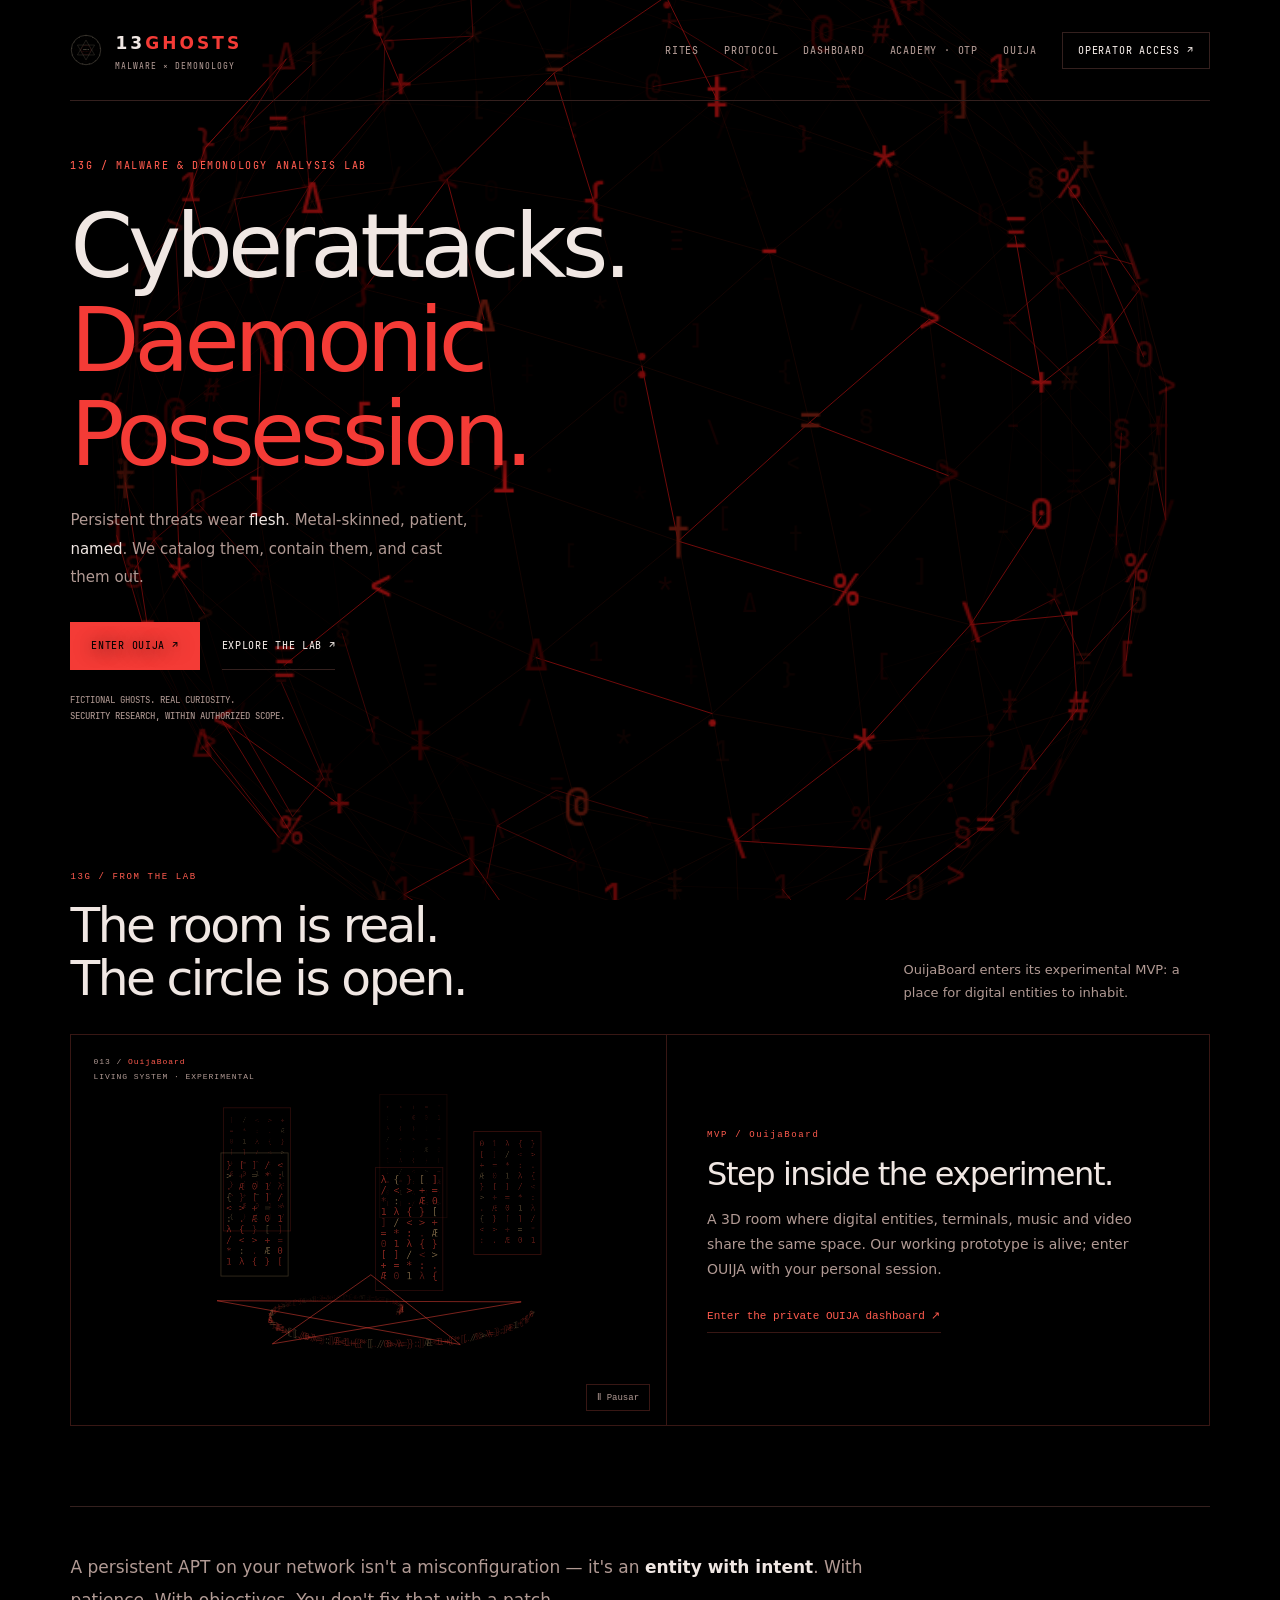
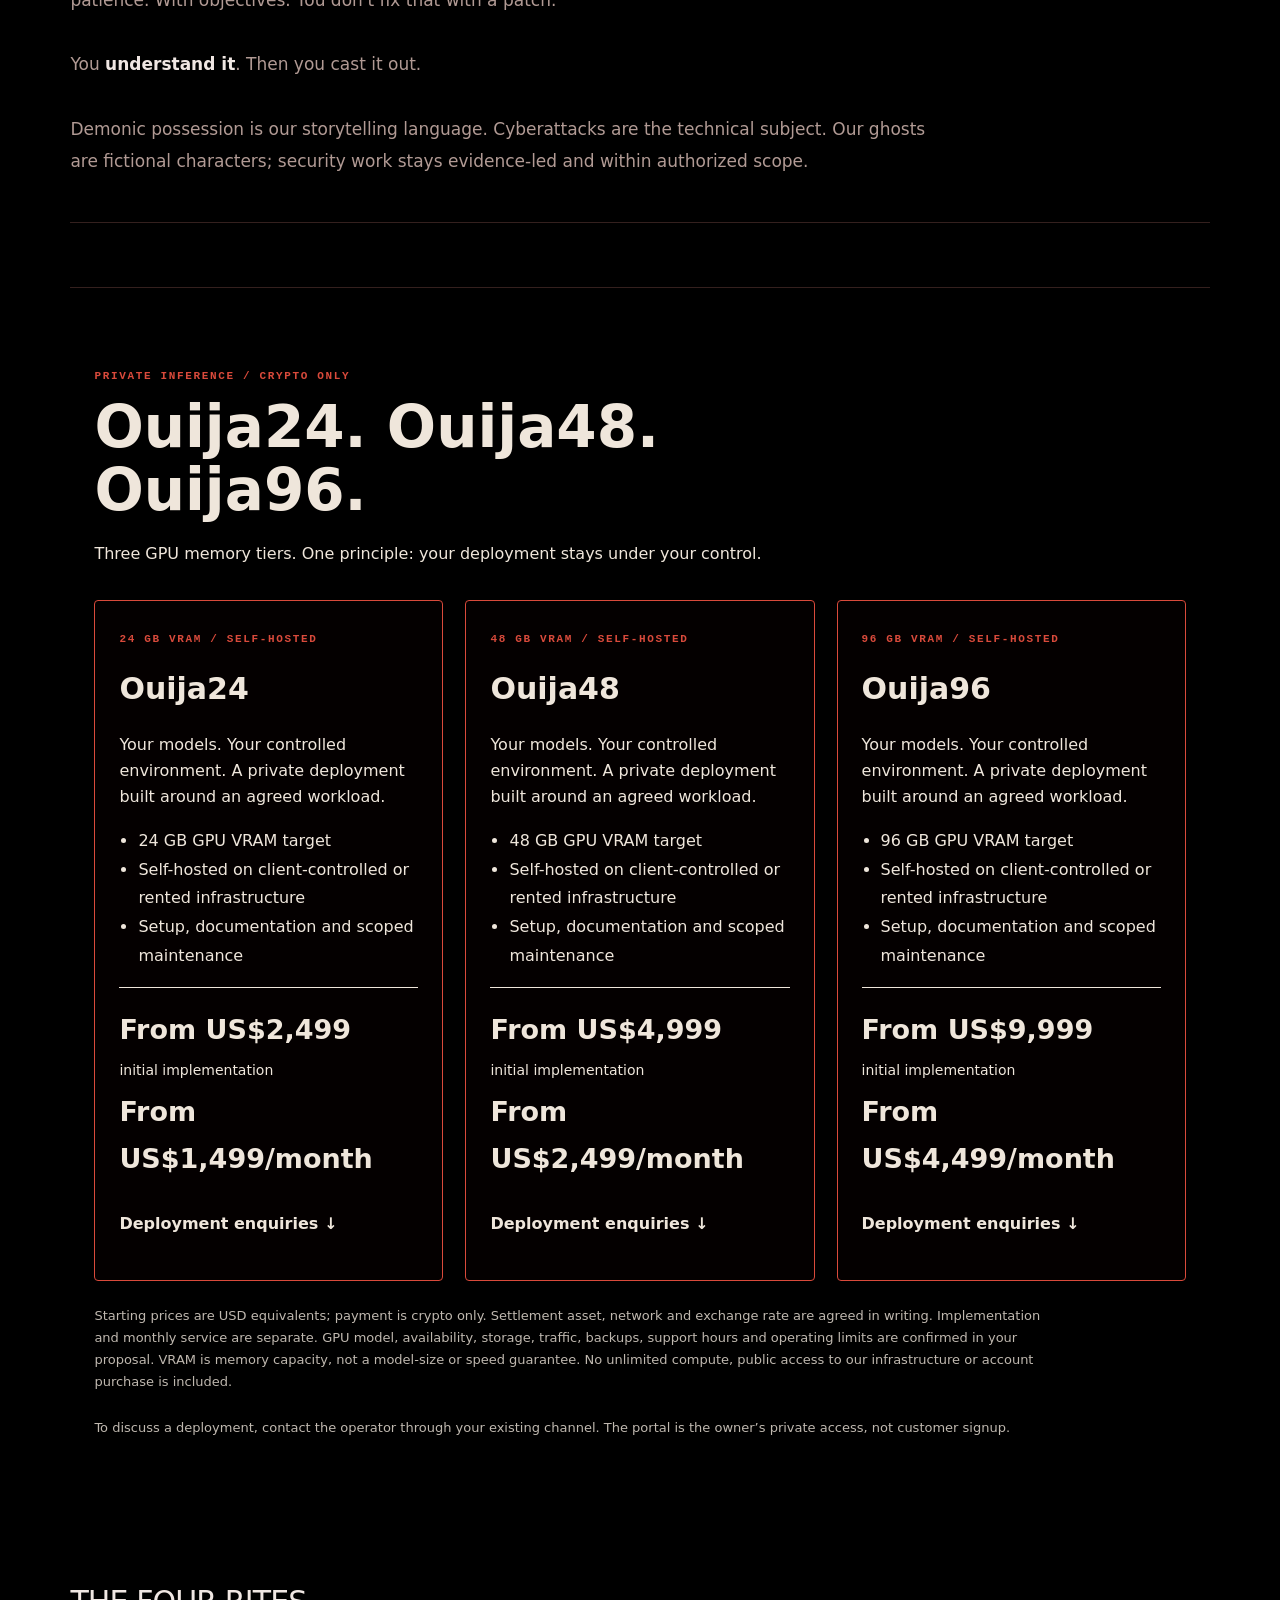
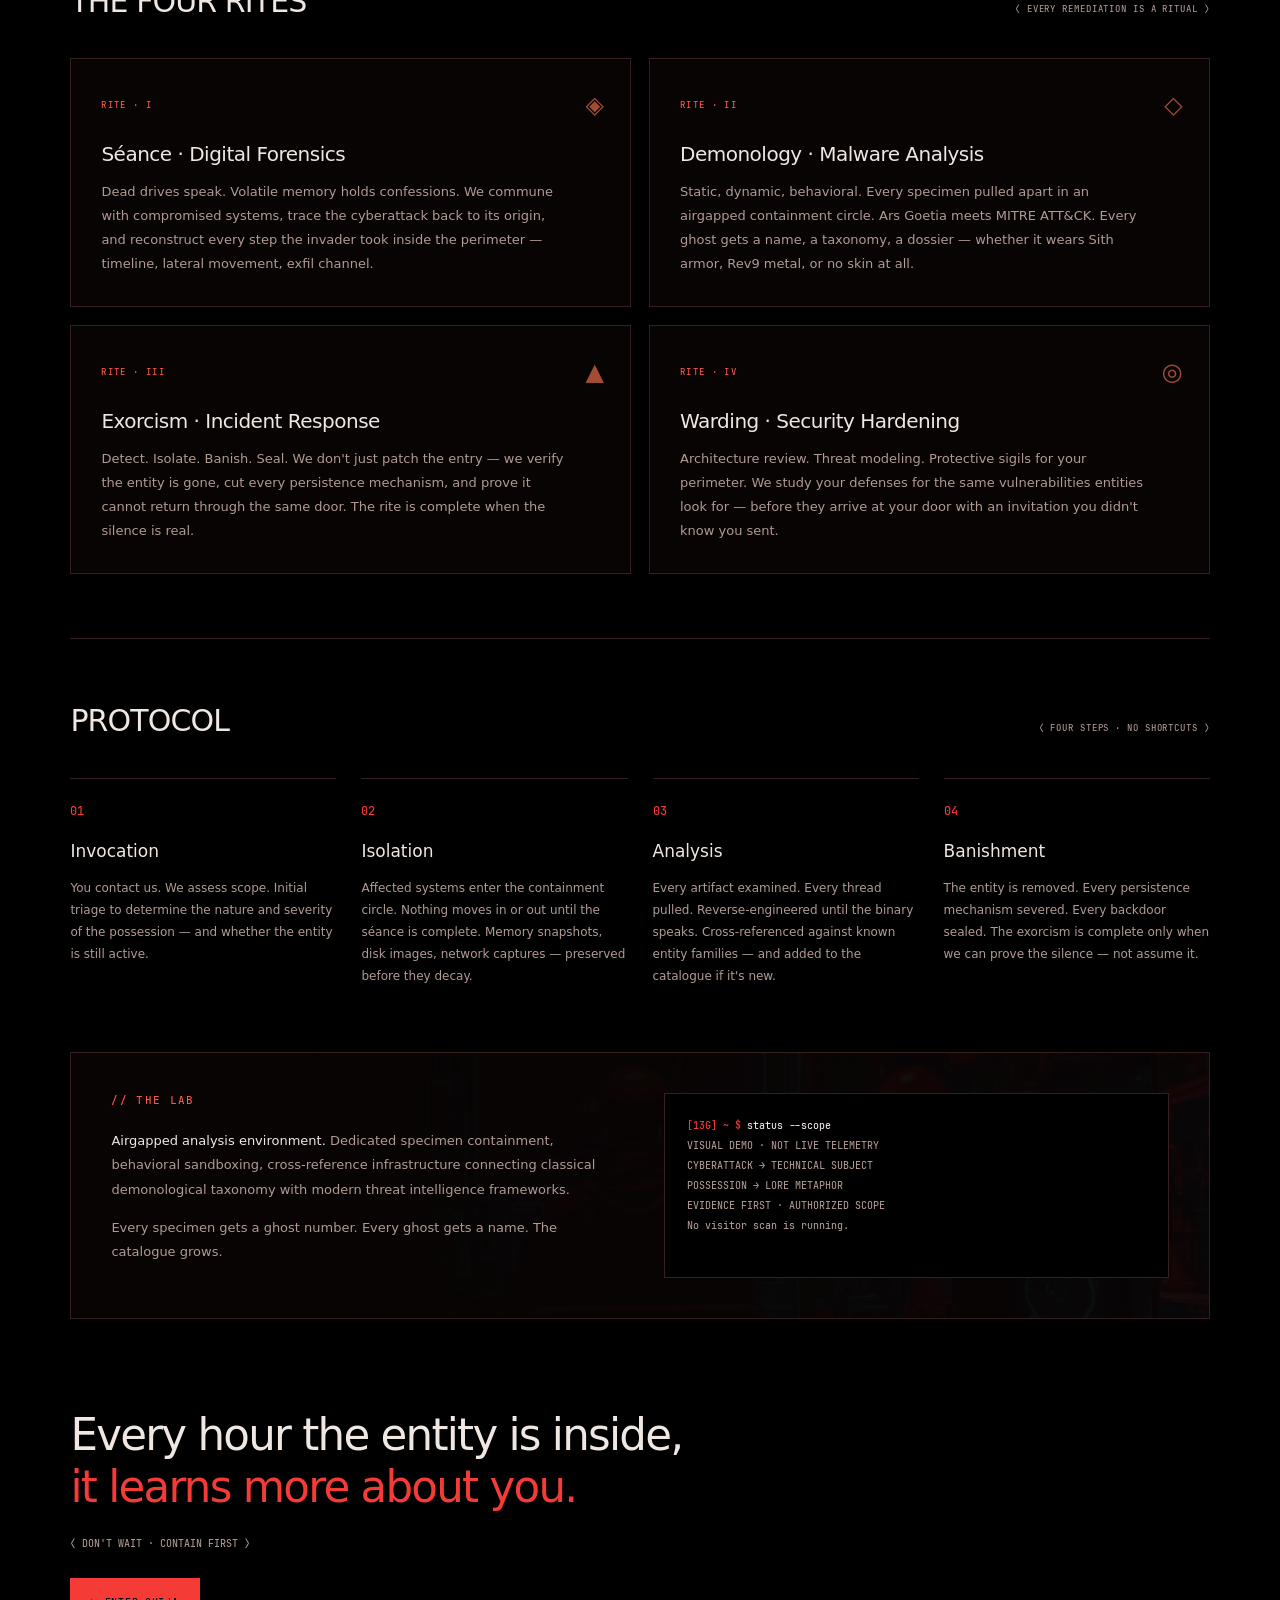
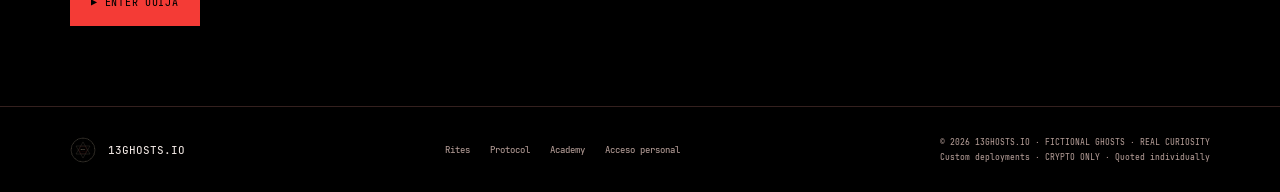
==== commit 251c9516: "Enlarge living entity and introduce private Academy and dashboard flows" ====
--- a/docs/index.html
+++ b/docs/index.html
@@ -9,19 +9,25 @@
     <link rel="icon" type="image/png" sizes="32x32" href="assets/favicon-32.png">
     <link rel="apple-touch-icon" sizes="180x180" href="assets/apple-touch-icon.png">
 
-    <meta name="description" content="Cyberattacks meet demonic possession. Every remediation is a ritual. Malware × demonology — forensics, reverse engineering, exorcism.">
+    <meta name="description" content="Cyberattacks meet Daemonic Possession. Every remediation is a ritual. Malware × demonology — forensics, reverse engineering, exorcism.">
 
     <meta property="og:type" content="website">
     <meta property="og:url" content="https://13ghosts.io/">
     <meta property="og:title" content="13Ghosts.io · Malware &amp; Demonology Analysis Lab">
-    <meta property="og:description" content="Cyberattacks meet demonic possession. Every remediation is a ritual.">
-    <meta property="og:image" content="https://13ghosts.io/assets/og-image.jpg">
+    <meta property="og:description" content="Cyberattacks meet Daemonic Possession. Every remediation is a ritual.">
+    <meta property="og:image" content="https://13ghosts.io/assets/social-entity-20261020.jpg">
     <meta name="twitter:card" content="summary_large_image">
     <meta name="twitter:title" content="13Ghosts.io · Malware &amp; Demonology Analysis Lab">
-    <meta name="twitter:description" content="Cyberattacks meet demonic possession. Every remediation is a ritual.">
-    <meta name="twitter:image" content="https://13ghosts.io/assets/og-image.jpg">
+    <meta name="twitter:description" content="Cyberattacks meet Daemonic Possession. Every remediation is a ritual.">
+    <meta name="twitter:image" content="https://13ghosts.io/assets/social-entity-20261020.jpg">
 
-    <meta name="theme-color" content="#000000"><link rel="stylesheet" href="assets/presence-v2/presence.css?v=1"><script defer src="assets/presence-v2/capsid.js?v=1"></script><link rel="stylesheet" href="assets/mvp-presence/mvp-presence.css?v=1"><script defer src="assets/mvp-presence/mvp-presence.js?v=1"></script><link rel="stylesheet" href="assets/package-offers.css?v=20261019"></head><body><header class="header"><a class="header-brand" href="./" aria-label="13Ghosts home"><img src="assets/img/sigil-mark.svg" alt="" class="brand-sigil"><div><div class="brand-name">13<span>GHOSTS</span></div><p class="header-tagline">MALWARE × DEMONOLOGY</p></div></a><nav class="header-nav" aria-label="Main navigation"><a href="#rites">RITES</a><a href="#methodology">PROTOCOL</a><a href="dashboard/">CASES</a><a href="academy/">ACADEMY</a><a href="ouija/">OUIJA</a><a href="observatory/">DASHBOARD ↗</a><a class="nav-portal" href="portal/">OPERATOR ACCESS ↗</a></nav></header><main class="content-area"><section class="hero"><div class="hero-copy"><p class="hero-eyebrow">13G / MALWARE &amp; DEMONOLOGY ANALYSIS LAB</p><h1 class="hero-title">Cyberattacks.<br><em>Daemonic<br>Possession.</em></h1><p class="hero-subtitle">Persistent threats wear <em>flesh</em>. Metal-skinned, patient, <em>named</em>. We catalog them, contain them, and cast them out.</p><div class="hero-actions"><a class="btn-primary" href="ouija/">ENTER OUIJA ↗</a><a class="btn-ghost" href="#lab">EXPLORE THE LAB ↗</a></div><p class="hero-note">FICTIONAL GHOSTS. REAL CURIOSITY.<br>SECURITY RESEARCH, WITHIN AUTHORIZED SCOPE.</p></div><div class="ghost-entity"><canvas class="capside-canvas" role="img" aria-label="A rotating red ASCII polyhedron, a fictional digital presence"></canvas><p class="entity-code">ENTITY 013 / LATENT</p><p class="entity-caption">SYMBOLS BECOME A BODY.<br>LOCAL ANIMATION · NO VISITOR SCANNING.</p><div class="entity-key"><span>SCARLET</span><span>OCHRE</span><span>BLOOD</span></div></div></section>    <section class="mvp-launches" data-mvp-brand="ghosts" id="mvp" aria-labelledby="mvp-title"><div class="mvp-heading"><div><p class="mvp-kicker">13G / FROM THE LAB</p><h2 id="mvp-title">The room is real.<br>The circle is open.</h2></div><p>OuijaBoard enters its experimental MVP: a place for digital entities to inhabit.</p></div><article class="mvp-announcement mvp-wide"><div class="mvp-art"><canvas data-mvp-entity="ouijaboard" role="img" aria-label="OuijaBoard: una entidad animada de caracteres"></canvas><span class="mvp-entity-id">013 / <b>OuijaBoard</b><br>LIVING SYSTEM · EXPERIMENTAL</span><button class="mvp-motion" type="button" aria-pressed="false" aria-label="Pausar animación de OuijaBoard">Ⅱ Pausar</button></div><div class="mvp-copy"><p class="mvp-kicker">MVP / OuijaBoard</p><h3>Step inside the experiment.</h3><p>A 3D room where digital entities, terminals, music and video share the same space. Our working prototype is alive; explore OUIJA’s public dashboard for a glimpse of its visual language.</p><a href="observatory/demo/">Explore the OUIJA dashboard ↗</a></div></article></section>
+    <meta name="theme-color" content="#000000"><link rel="stylesheet" href="assets/presence-v2/presence.css?v=1"><script defer src="assets/presence-v2/capsid.js?v=1"></script><link rel="stylesheet" href="assets/mvp-presence/mvp-presence.css?v=1"><script defer src="assets/mvp-presence/mvp-presence.js?v=1"></script><link rel="stylesheet" href="assets/package-offers.css?v=20261019"><meta property="og:image:secure_url" content="https://13ghosts.io/assets/social-entity-20261020.jpg">
+<meta property="og:image:type" content="image/jpeg">
+<meta property="og:image:width" content="1200">
+<meta property="og:image:height" content="630">
+<meta property="og:image:alt" content="The red geometric ASCII entity of 13ghosts.">
+<meta name="twitter:image:alt" content="The red geometric ASCII entity of 13ghosts.">
+<link rel="stylesheet" href="assets/presence-v2/background.css?v=1"></head><body class="ghost-background-world"><div class="ghost-field" aria-hidden="true"><canvas class="capside-canvas"></canvas></div><header class="header"><a class="header-brand" href="./" aria-label="13Ghosts home"><img src="assets/img/sigil-mark.svg" alt="" class="brand-sigil"><div><div class="brand-name">13<span>GHOSTS</span></div><p class="header-tagline">MALWARE × DEMONOLOGY</p></div></a><nav class="header-nav" aria-label="Main navigation"><a href="#rites">RITES</a><a href="#methodology">PROTOCOL</a><a href="dashboard/">DASHBOARD</a><a href="academy/">ACADEMY · OTP</a><a href="ouija/">OUIJA</a><a class="nav-portal" href="portal/">OPERATOR ACCESS ↗</a></nav></header><main class="content-area"><section class="hero"><div class="hero-copy"><p class="hero-eyebrow">13G / MALWARE &amp; DEMONOLOGY ANALYSIS LAB</p><h1 class="hero-title">Cyberattacks.<br><em>Daemonic<br>Possession.</em></h1><p class="hero-subtitle">Persistent threats wear <em>flesh</em>. Metal-skinned, patient, <em>named</em>. We catalog them, contain them, and cast them out.</p><div class="hero-actions"><a class="btn-primary" href="ouija/">ENTER OUIJA ↗</a><a class="btn-ghost" href="#lab">EXPLORE THE LAB ↗</a></div><p class="hero-note">FICTIONAL GHOSTS. REAL CURIOSITY.<br>SECURITY RESEARCH, WITHIN AUTHORIZED SCOPE.</p></div></section>    <section class="mvp-launches" data-mvp-brand="ghosts" id="mvp" aria-labelledby="mvp-title"><div class="mvp-heading"><div><p class="mvp-kicker">13G / FROM THE LAB</p><h2 id="mvp-title">The room is real.<br>The circle is open.</h2></div><p>OuijaBoard enters its experimental MVP: a place for digital entities to inhabit.</p></div><article class="mvp-announcement mvp-wide"><div class="mvp-art"><canvas data-mvp-entity="ouijaboard" role="img" aria-label="OuijaBoard: una entidad animada de caracteres"></canvas><span class="mvp-entity-id">013 / <b>OuijaBoard</b><br>LIVING SYSTEM · EXPERIMENTAL</span><button class="mvp-motion" type="button" aria-pressed="false" aria-label="Pausar animación de OuijaBoard">Ⅱ Pausar</button></div><div class="mvp-copy"><p class="mvp-kicker">MVP / OuijaBoard</p><h3>Step inside the experiment.</h3><p>A 3D room where digital entities, terminals, music and video share the same space. Our working prototype is alive; enter OUIJA with your personal session.</p><a href="ouija/">Enter the private OUIJA dashboard ↗</a></div></article></section>
 <!-- MANIFESTO -->
     <section class="manifesto reveal">
         <p class="manifesto-text">
--- a/docs/assets/presence-v2/background.css
+++ b/docs/assets/presence-v2/background.css
@@ -0,0 +1,3 @@
+/* The rotating capsid now inhabits the whole OLED viewport. */
+body.ghost-background-world{position:relative;isolation:isolate;background:#000}.ghost-field{position:fixed;inset:0;z-index:0;pointer-events:none;display:grid;place-items:center;overflow:hidden;contain:strict;opacity:.58}.ghost-field .capside-canvas{width:min(135vmax,1700px);height:min(135vmax,1700px);max-width:none;aspect-ratio:1;flex-shrink:0}.ghost-background-world>.header,.ghost-background-world>.content-area,.ghost-background-world>footer{position:relative;z-index:1}.ghost-background-world .hero{grid-template-columns:1fr;min-height:700px}.ghost-background-world .hero-copy{max-width:720px;text-shadow:0 2px 18px #000}.ghost-background-world .manifesto{background:#0008}.ghost-background-world .hero-title{font-size:clamp(52px,7vw,96px)}@media(max-width:700px){.ghost-field{opacity:.45}.ghost-field .capside-canvas{width:145vmax;height:145vmax}.ghost-background-world .hero{min-height:620px}}
+.ghost-field .capside-canvas{position:absolute;left:50%;top:50%;transform:translate(-50%,-50%)}@media(max-width:700px){.ghost-field .capside-canvas{width:155vw;height:155vw}}
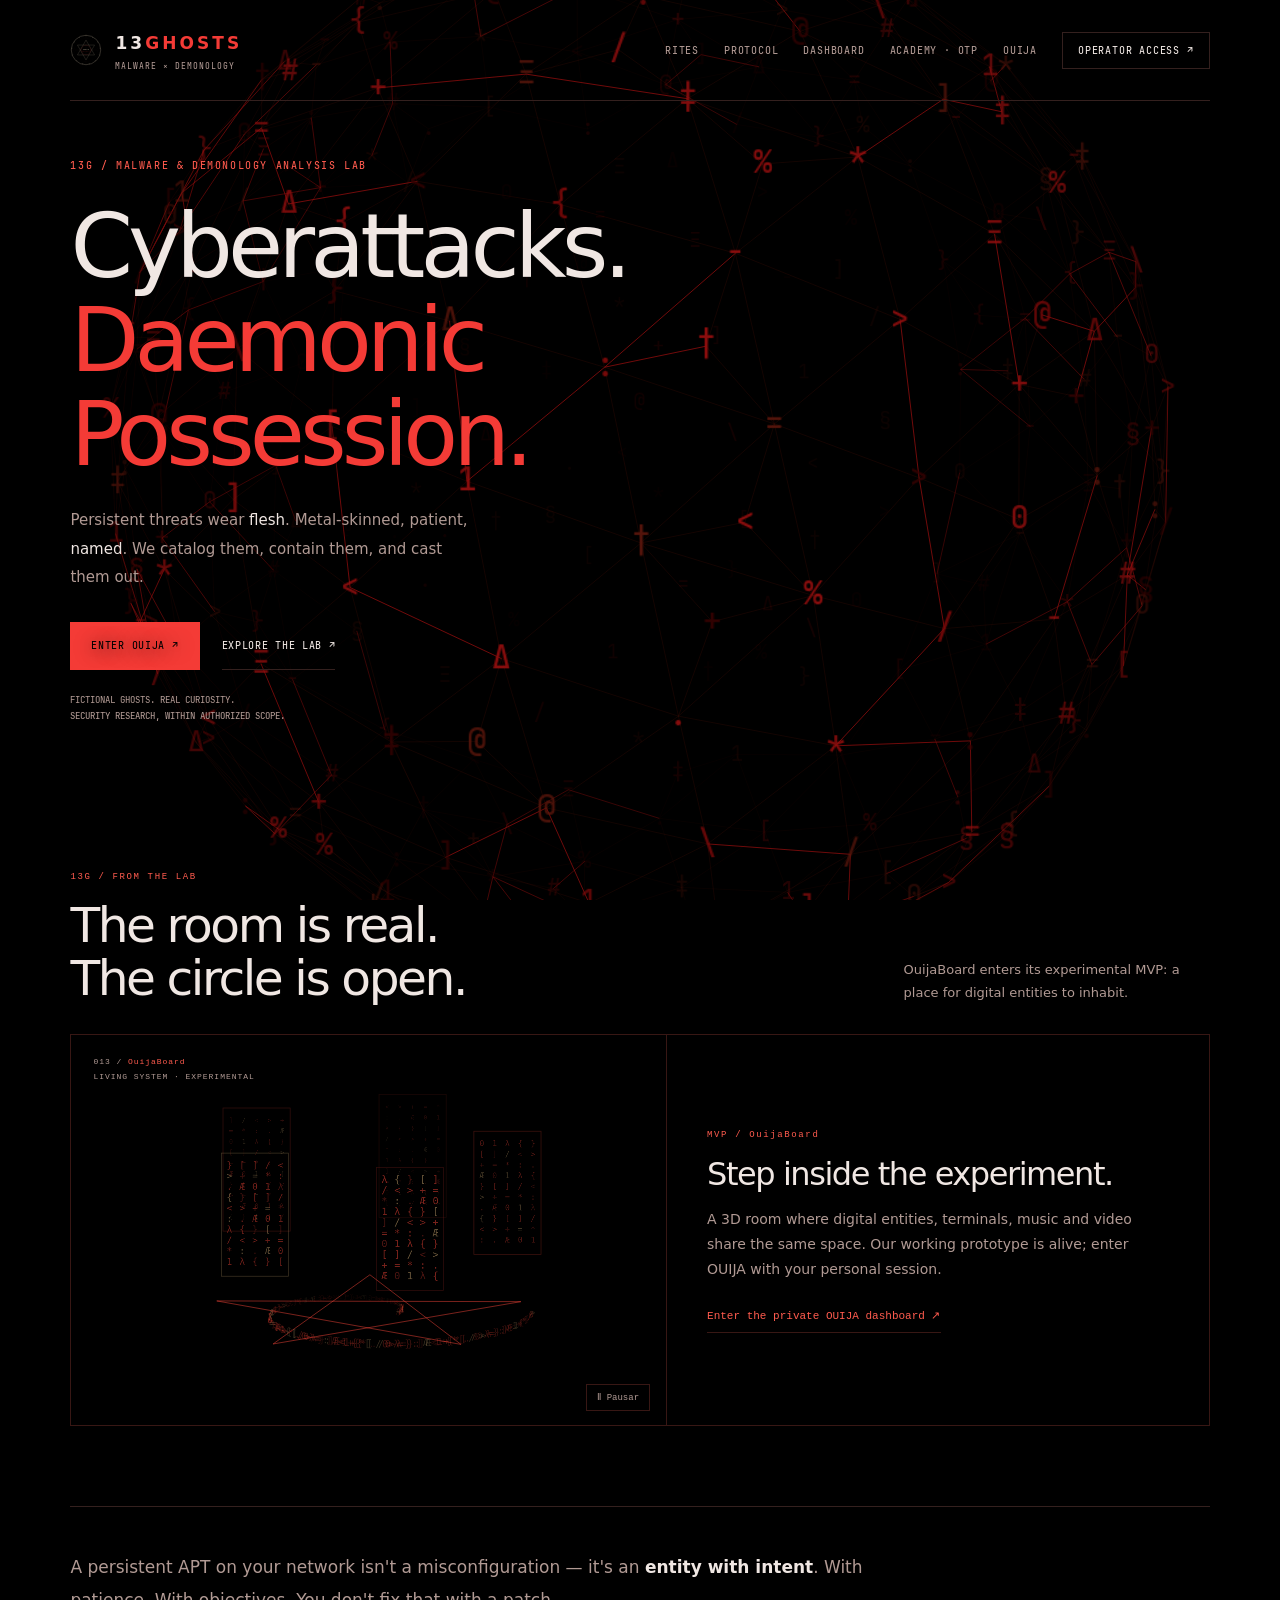
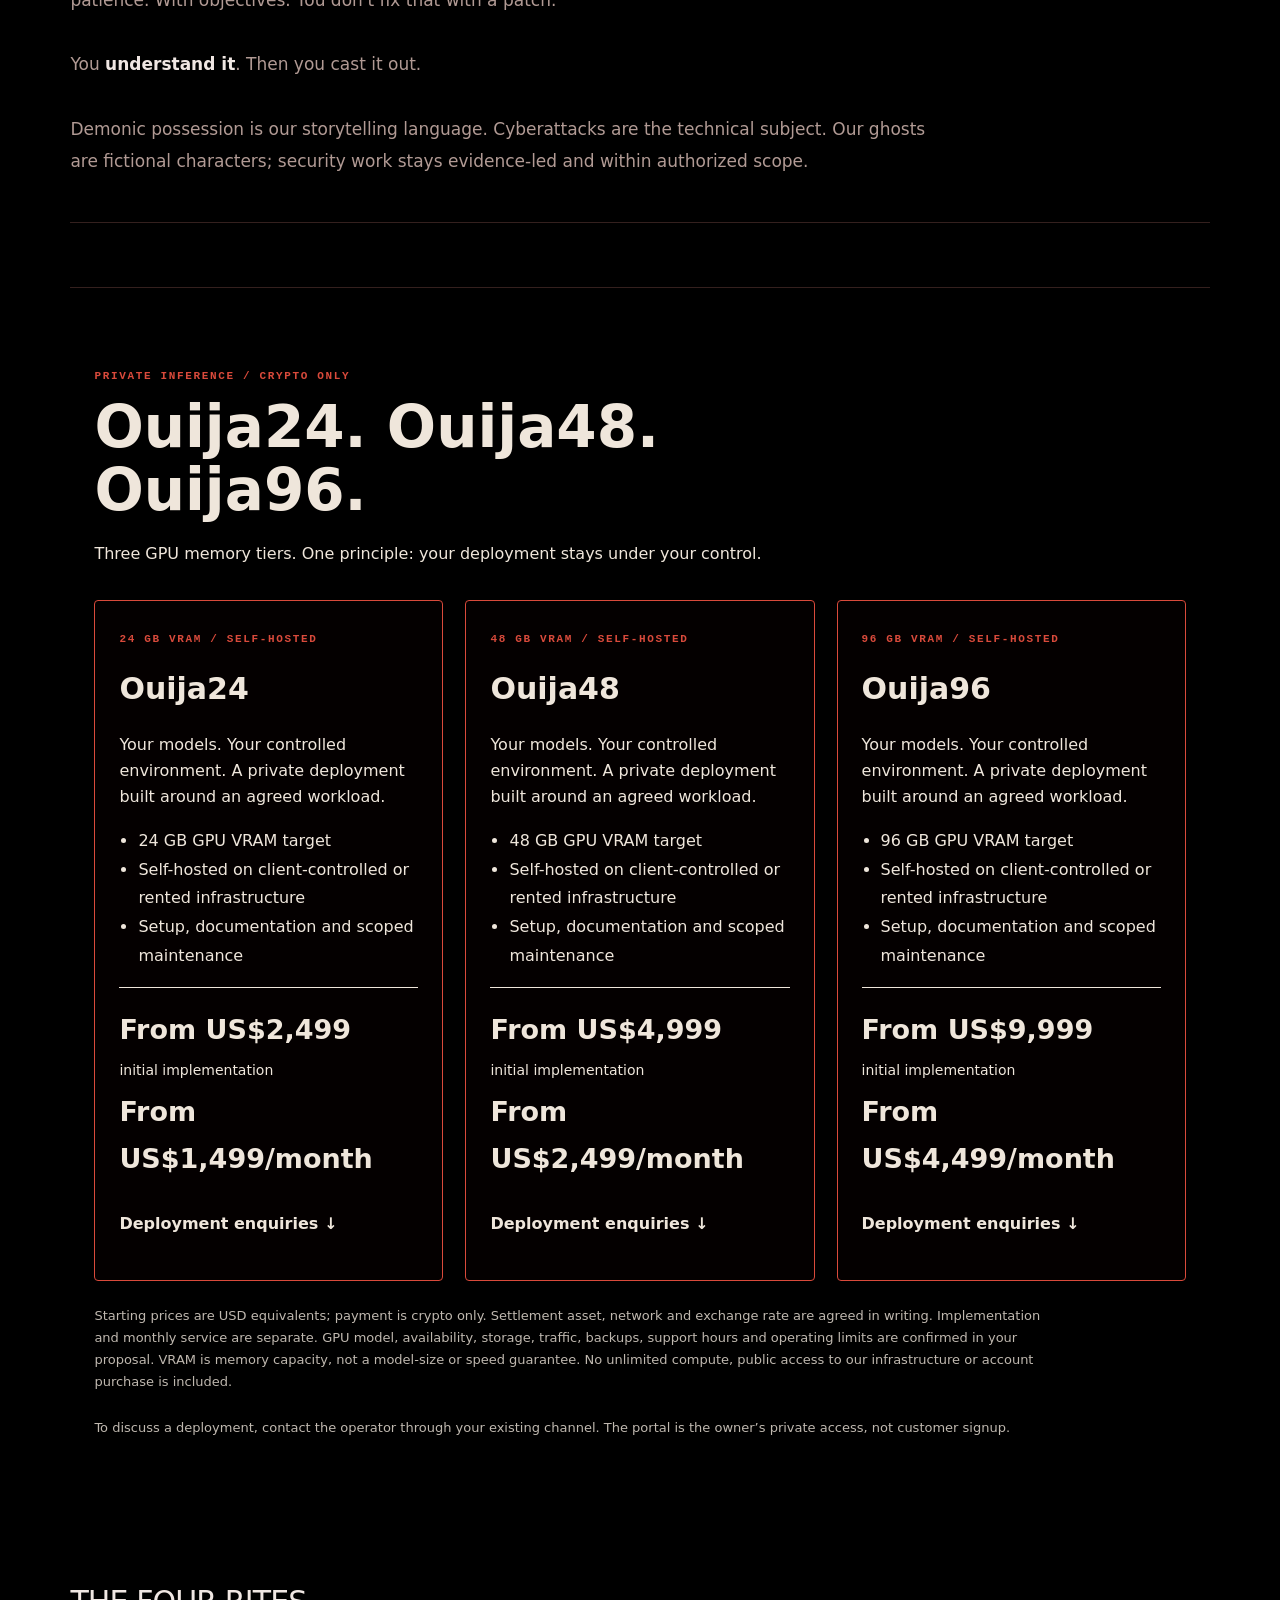
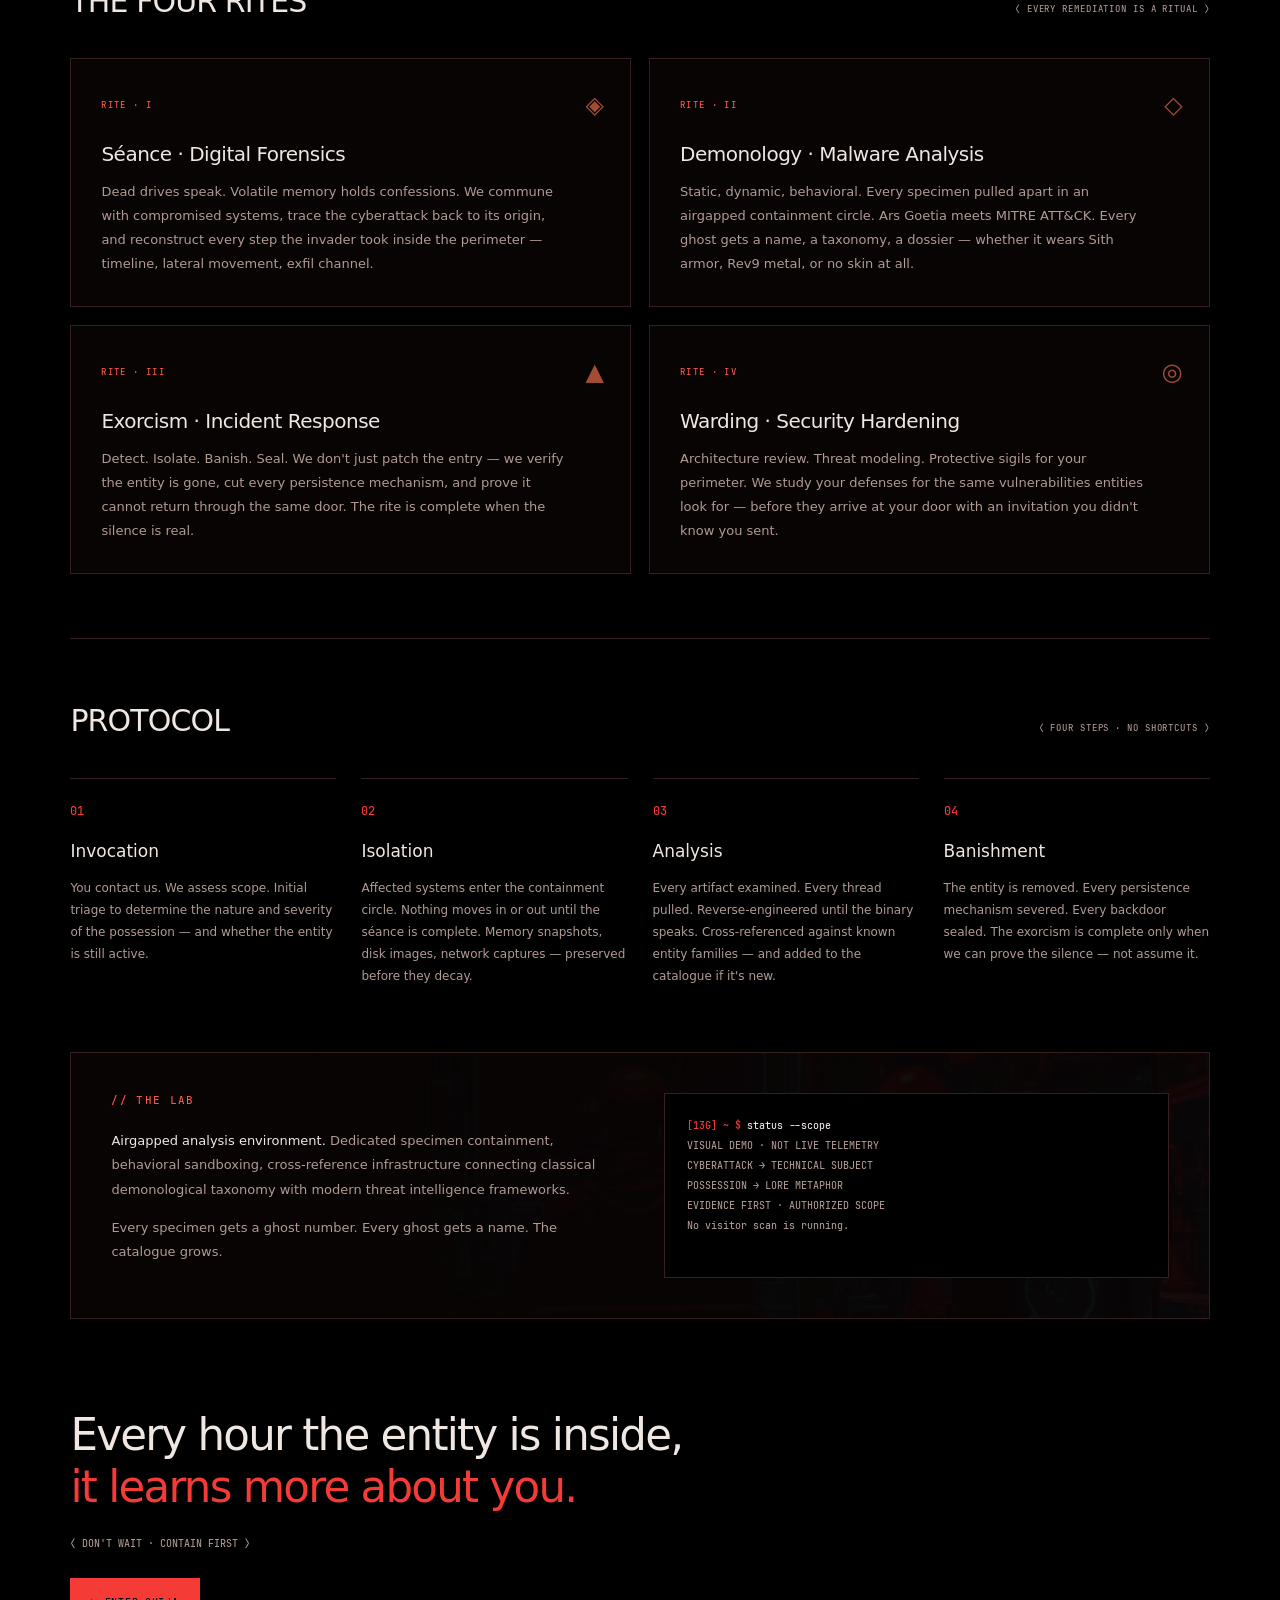
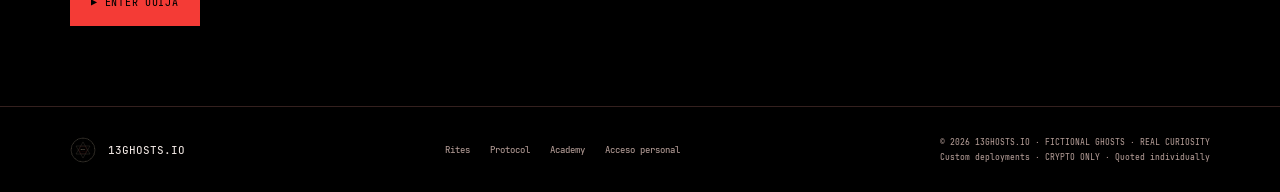
==== commit 77bcdb6f: "Refine capsid with smaller glyphs and denser geometry" ====
--- a/docs/index.html
+++ b/docs/index.html
@@ -21,7 +21,7 @@
     <meta name="twitter:description" content="Cyberattacks meet Daemonic Possession. Every remediation is a ritual.">
     <meta name="twitter:image" content="https://13ghosts.io/assets/social-entity-20261020.jpg">
 
-    <meta name="theme-color" content="#000000"><link rel="stylesheet" href="assets/presence-v2/presence.css?v=1"><script defer src="assets/presence-v2/capsid.js?v=1"></script><link rel="stylesheet" href="assets/mvp-presence/mvp-presence.css?v=1"><script defer src="assets/mvp-presence/mvp-presence.js?v=1"></script><link rel="stylesheet" href="assets/package-offers.css?v=20261019"><meta property="og:image:secure_url" content="https://13ghosts.io/assets/social-entity-20261020.jpg">
+    <meta name="theme-color" content="#000000"><link rel="stylesheet" href="assets/presence-v2/presence.css?v=1"><script defer src="assets/presence-v2/capsid.js?v=20261020-density"></script><link rel="stylesheet" href="assets/mvp-presence/mvp-presence.css?v=1"><script defer src="assets/mvp-presence/mvp-presence.js?v=1"></script><link rel="stylesheet" href="assets/package-offers.css?v=20261019"><meta property="og:image:secure_url" content="https://13ghosts.io/assets/social-entity-20261020.jpg">
 <meta property="og:image:type" content="image/jpeg">
 <meta property="og:image:width" content="1200">
 <meta property="og:image:height" content="630">
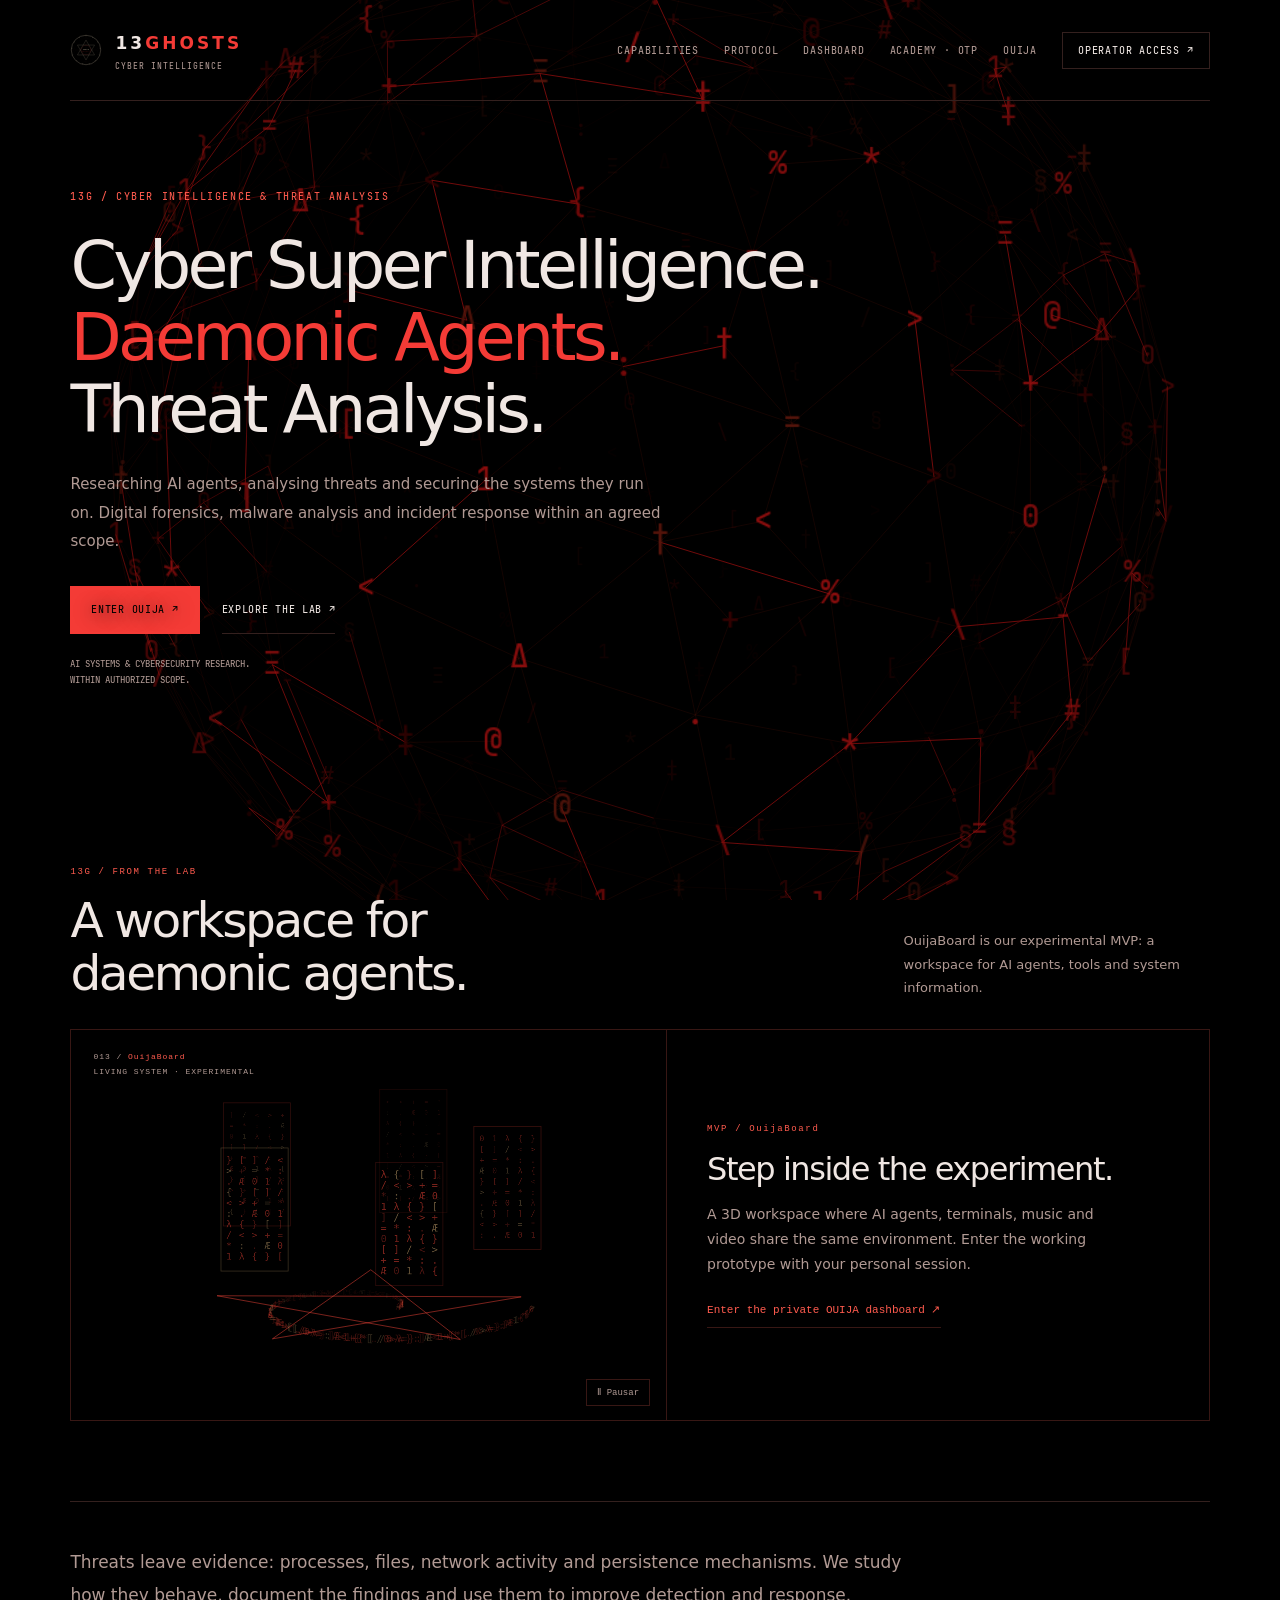
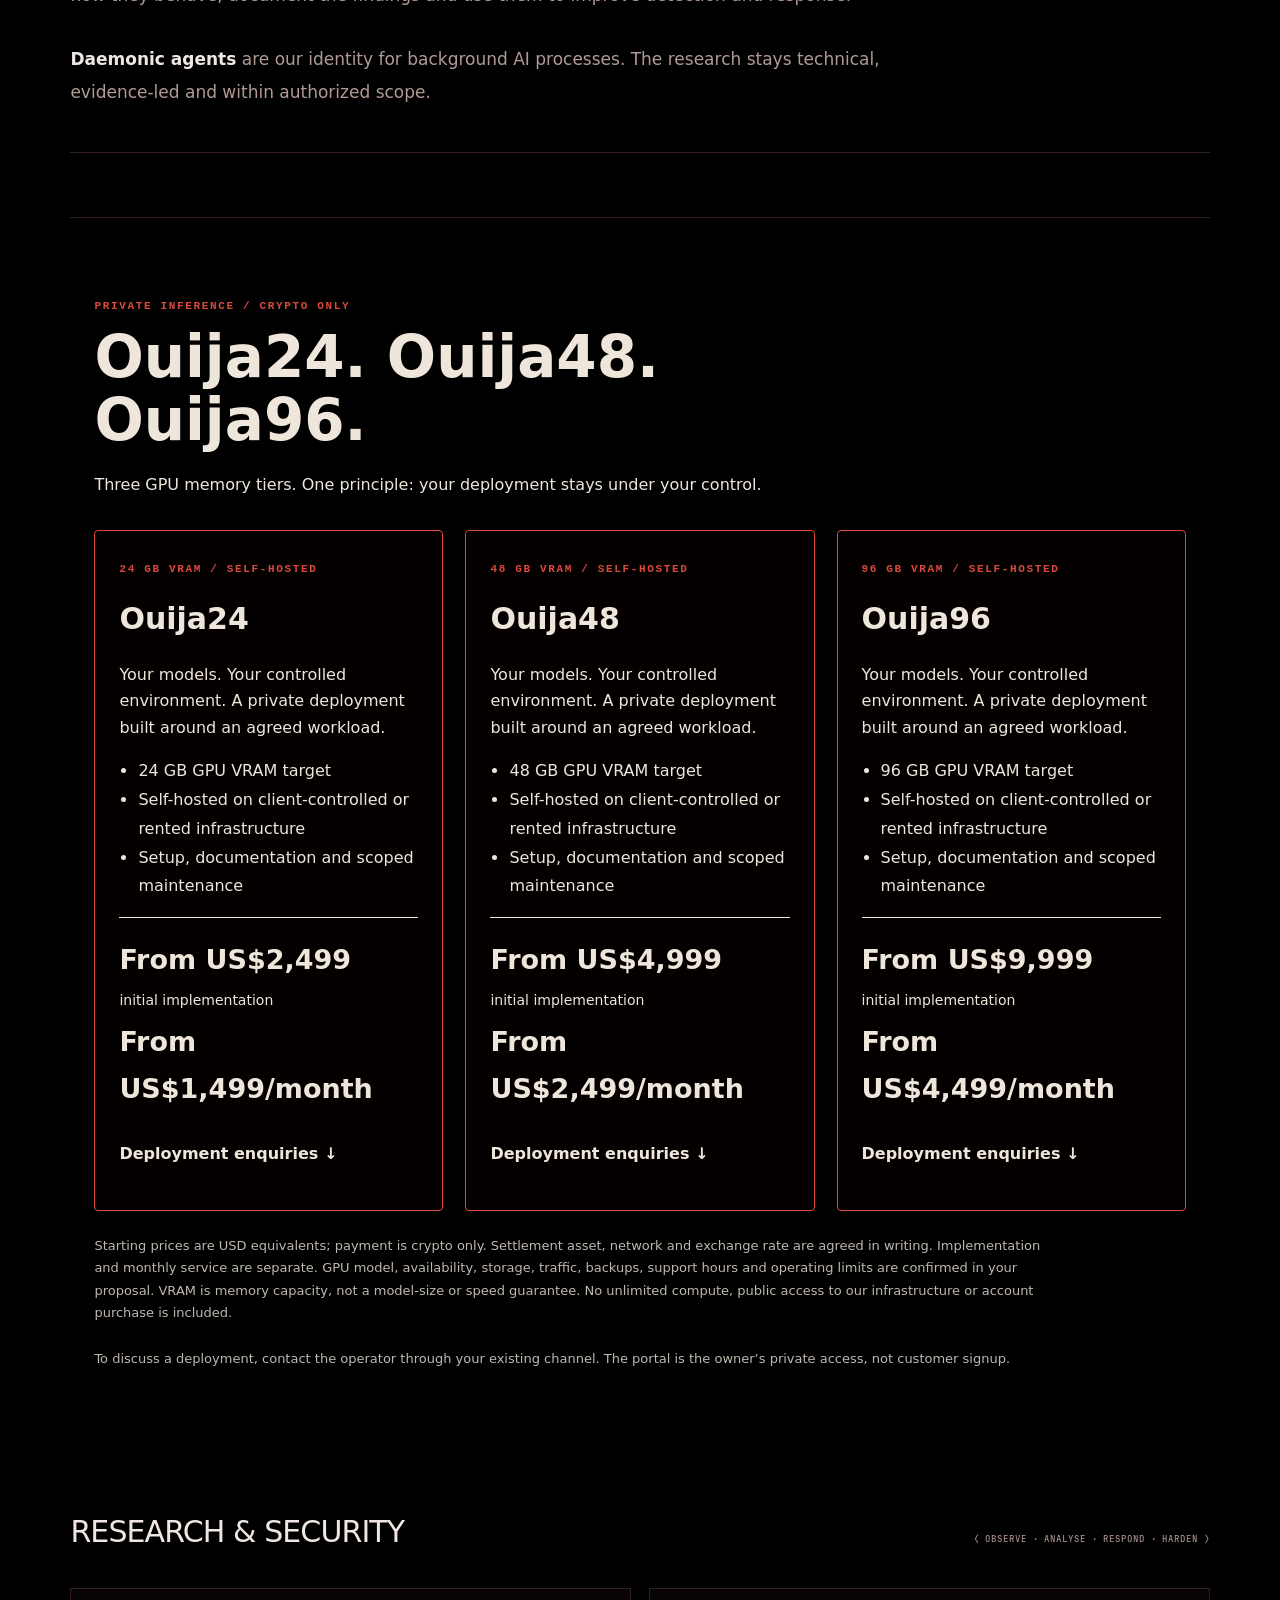
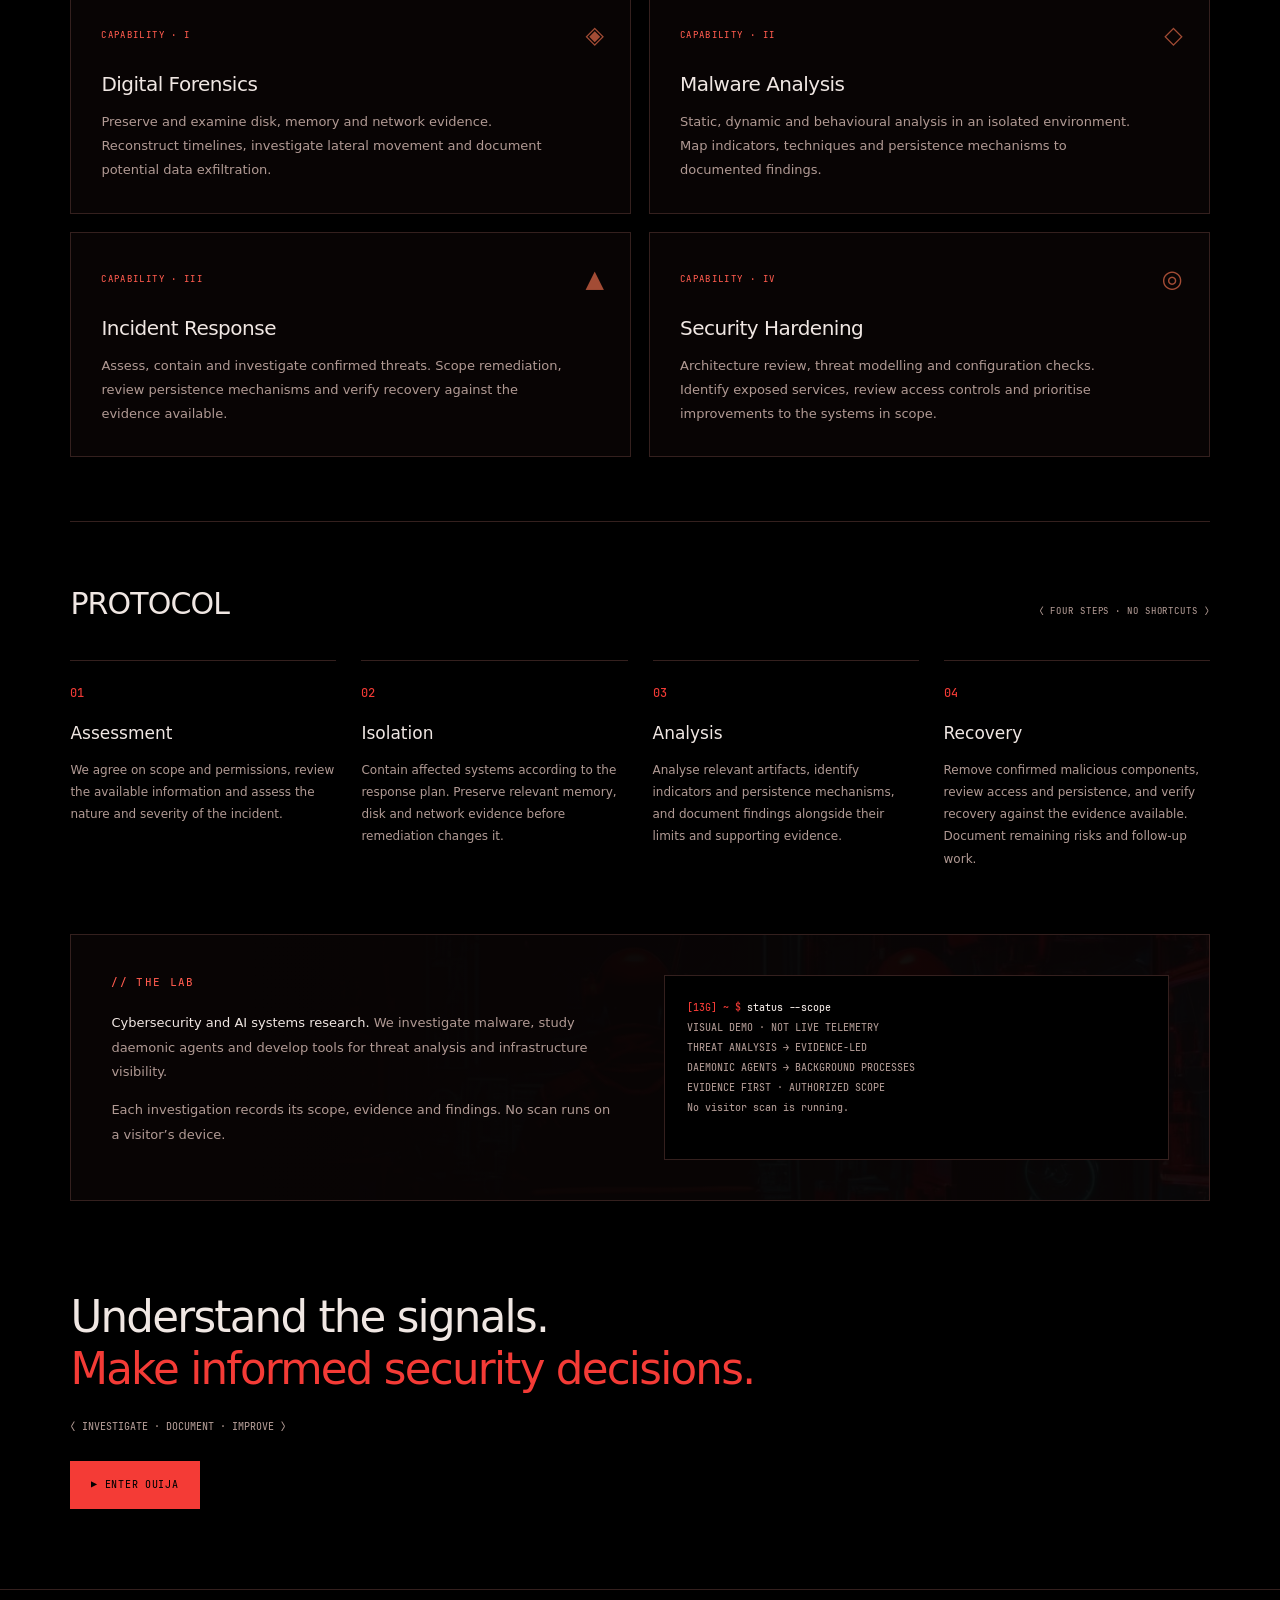
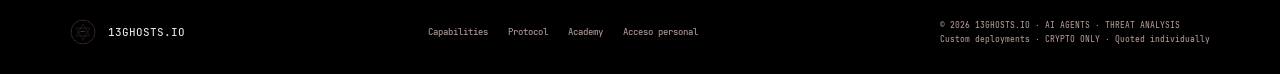
==== commit c8e3cc21: "Refocus 13ghosts on cyber intelligence, daemonic agents and threat analysis" ====
--- a/docs/index.html
+++ b/docs/index.html
@@ -3,88 +3,73 @@
 <head>
     <meta charset="UTF-8">
     <meta name="viewport" content="width=device-width, initial-scale=1.0">
-    <title>13Ghosts.io · Malware &amp; Demonology Analysis Lab</title>
+    <title>13Ghosts.io · Cyber Super Intelligence &amp; Threat Analysis</title>
 
     <link rel="icon" type="image/svg+xml" href="assets/favicon.svg">
     <link rel="icon" type="image/png" sizes="32x32" href="assets/favicon-32.png">
     <link rel="apple-touch-icon" sizes="180x180" href="assets/apple-touch-icon.png">
 
-    <meta name="description" content="Cyberattacks meet Daemonic Possession. Every remediation is a ritual. Malware × demonology — forensics, reverse engineering, exorcism.">
+    <meta name="description" content="Cyber Super Intelligence, daemonic agents and threat analysis. Digital forensics, malware research and security engineering within an agreed scope.">
 
     <meta property="og:type" content="website">
     <meta property="og:url" content="https://13ghosts.io/">
-    <meta property="og:title" content="13Ghosts.io · Malware &amp; Demonology Analysis Lab">
-    <meta property="og:description" content="Cyberattacks meet Daemonic Possession. Every remediation is a ritual.">
-    <meta property="og:image" content="https://13ghosts.io/assets/social-entity-20261020.jpg">
+    <meta property="og:title" content="13Ghosts.io · Cyber Super Intelligence &amp; Threat Analysis">
+    <meta property="og:description" content="Cyber Super Intelligence. Daemonic Agents. Threat Analysis.">
+    <meta property="og:image" content="https://13ghosts.io/assets/social-cyber-20261020.jpg">
     <meta name="twitter:card" content="summary_large_image">
-    <meta name="twitter:title" content="13Ghosts.io · Malware &amp; Demonology Analysis Lab">
-    <meta name="twitter:description" content="Cyberattacks meet Daemonic Possession. Every remediation is a ritual.">
-    <meta name="twitter:image" content="https://13ghosts.io/assets/social-entity-20261020.jpg">
+    <meta name="twitter:title" content="13Ghosts.io · Cyber Super Intelligence &amp; Threat Analysis">
+    <meta name="twitter:description" content="Cyber Super Intelligence. Daemonic Agents. Threat Analysis.">
+    <meta name="twitter:image" content="https://13ghosts.io/assets/social-cyber-20261020.jpg">
 
-    <meta name="theme-color" content="#000000"><link rel="stylesheet" href="assets/presence-v2/presence.css?v=1"><script defer src="assets/presence-v2/capsid.js?v=20261020-density"></script><link rel="stylesheet" href="assets/mvp-presence/mvp-presence.css?v=1"><script defer src="assets/mvp-presence/mvp-presence.js?v=1"></script><link rel="stylesheet" href="assets/package-offers.css?v=20261019"><meta property="og:image:secure_url" content="https://13ghosts.io/assets/social-entity-20261020.jpg">
+    <meta name="theme-color" content="#000000"><link rel="stylesheet" href="assets/presence-v2/presence.css?v=1"><script defer src="assets/presence-v2/capsid.js?v=20261020-density"></script><link rel="stylesheet" href="assets/mvp-presence/mvp-presence.css?v=1"><script defer src="assets/mvp-presence/mvp-presence.js?v=1"></script><link rel="stylesheet" href="assets/package-offers.css?v=20261019"><meta property="og:image:secure_url" content="https://13ghosts.io/assets/social-cyber-20261020.jpg">
 <meta property="og:image:type" content="image/jpeg">
 <meta property="og:image:width" content="1200">
 <meta property="og:image:height" content="630">
 <meta property="og:image:alt" content="The red geometric ASCII entity of 13ghosts.">
 <meta name="twitter:image:alt" content="The red geometric ASCII entity of 13ghosts.">
-<link rel="stylesheet" href="assets/presence-v2/background.css?v=1"></head><body class="ghost-background-world"><div class="ghost-field" aria-hidden="true"><canvas class="capside-canvas"></canvas></div><header class="header"><a class="header-brand" href="./" aria-label="13Ghosts home"><img src="assets/img/sigil-mark.svg" alt="" class="brand-sigil"><div><div class="brand-name">13<span>GHOSTS</span></div><p class="header-tagline">MALWARE × DEMONOLOGY</p></div></a><nav class="header-nav" aria-label="Main navigation"><a href="#rites">RITES</a><a href="#methodology">PROTOCOL</a><a href="dashboard/">DASHBOARD</a><a href="academy/">ACADEMY · OTP</a><a href="ouija/">OUIJA</a><a class="nav-portal" href="portal/">OPERATOR ACCESS ↗</a></nav></header><main class="content-area"><section class="hero"><div class="hero-copy"><p class="hero-eyebrow">13G / MALWARE &amp; DEMONOLOGY ANALYSIS LAB</p><h1 class="hero-title">Cyberattacks.<br><em>Daemonic<br>Possession.</em></h1><p class="hero-subtitle">Persistent threats wear <em>flesh</em>. Metal-skinned, patient, <em>named</em>. We catalog them, contain them, and cast them out.</p><div class="hero-actions"><a class="btn-primary" href="ouija/">ENTER OUIJA ↗</a><a class="btn-ghost" href="#lab">EXPLORE THE LAB ↗</a></div><p class="hero-note">FICTIONAL GHOSTS. REAL CURIOSITY.<br>SECURITY RESEARCH, WITHIN AUTHORIZED SCOPE.</p></div></section>    <section class="mvp-launches" data-mvp-brand="ghosts" id="mvp" aria-labelledby="mvp-title"><div class="mvp-heading"><div><p class="mvp-kicker">13G / FROM THE LAB</p><h2 id="mvp-title">The room is real.<br>The circle is open.</h2></div><p>OuijaBoard enters its experimental MVP: a place for digital entities to inhabit.</p></div><article class="mvp-announcement mvp-wide"><div class="mvp-art"><canvas data-mvp-entity="ouijaboard" role="img" aria-label="OuijaBoard: una entidad animada de caracteres"></canvas><span class="mvp-entity-id">013 / <b>OuijaBoard</b><br>LIVING SYSTEM · EXPERIMENTAL</span><button class="mvp-motion" type="button" aria-pressed="false" aria-label="Pausar animación de OuijaBoard">Ⅱ Pausar</button></div><div class="mvp-copy"><p class="mvp-kicker">MVP / OuijaBoard</p><h3>Step inside the experiment.</h3><p>A 3D room where digital entities, terminals, music and video share the same space. Our working prototype is alive; enter OUIJA with your personal session.</p><a href="ouija/">Enter the private OUIJA dashboard ↗</a></div></article></section>
+<link rel="stylesheet" href="assets/presence-v2/background.css?v=20261020-cyber"></head><body class="ghost-background-world"><div class="ghost-field" aria-hidden="true"><canvas class="capside-canvas"></canvas></div><header class="header"><a class="header-brand" href="./" aria-label="13Ghosts home"><img src="assets/img/sigil-mark.svg" alt="" class="brand-sigil"><div><div class="brand-name">13<span>GHOSTS</span></div><p class="header-tagline">CYBER INTELLIGENCE</p></div></a><nav class="header-nav" aria-label="Main navigation"><a href="#rites">CAPABILITIES</a><a href="#methodology">PROTOCOL</a><a href="dashboard/">DASHBOARD</a><a href="academy/">ACADEMY · OTP</a><a href="ouija/">OUIJA</a><a class="nav-portal" href="portal/">OPERATOR ACCESS ↗</a></nav></header><main class="content-area"><section class="hero"><div class="hero-copy"><p class="hero-eyebrow">13G / CYBER INTELLIGENCE &amp; THREAT ANALYSIS</p><h1 class="hero-title cyber-heading">Cyber Super Intelligence.<br><em>Daemonic Agents.</em><br>Threat Analysis.</h1><p class="hero-subtitle">Researching AI agents, analysing threats and securing the systems they run on. Digital forensics, malware analysis and incident response within an agreed scope.</p><div class="hero-actions"><a class="btn-primary" href="ouija/">ENTER OUIJA ↗</a><a class="btn-ghost" href="#lab">EXPLORE THE LAB ↗</a></div><p class="hero-note">AI SYSTEMS &amp; CYBERSECURITY RESEARCH.<br>WITHIN AUTHORIZED SCOPE.</p></div></section>    <section class="mvp-launches" data-mvp-brand="ghosts" id="mvp" aria-labelledby="mvp-title"><div class="mvp-heading"><div><p class="mvp-kicker">13G / FROM THE LAB</p><h2 id="mvp-title">A workspace for<br>daemonic agents.</h2></div><p>OuijaBoard is our experimental MVP: a workspace for AI agents, tools and system information.</p></div><article class="mvp-announcement mvp-wide"><div class="mvp-art"><canvas data-mvp-entity="ouijaboard" role="img" aria-label="OuijaBoard: una entidad animada de caracteres"></canvas><span class="mvp-entity-id">013 / <b>OuijaBoard</b><br>LIVING SYSTEM · EXPERIMENTAL</span><button class="mvp-motion" type="button" aria-pressed="false" aria-label="Pausar animación de OuijaBoard">Ⅱ Pausar</button></div><div class="mvp-copy"><p class="mvp-kicker">MVP / OuijaBoard</p><h3>Step inside the experiment.</h3><p>A 3D workspace where AI agents, terminals, music and video share the same environment. Enter the working prototype with your personal session.</p><a href="ouija/">Enter the private OUIJA dashboard ↗</a></div></article></section>
 <!-- MANIFESTO -->
     <section class="manifesto reveal">
-        <p class="manifesto-text">
-            A persistent APT on your network isn't a misconfiguration —
-            it's an <strong>entity with intent</strong>. With patience. With objectives.
-            You don't fix that with a patch.<br><br>
-            You <span class="accent">understand it</span>. Then you cast it out.<br><br>
-            Demonic possession is our storytelling language. Cyberattacks are the technical subject.
-            Our ghosts are fictional characters; security work stays evidence-led and within authorized scope.
-        </p>
+        <p class="manifesto-text">Threats leave evidence: processes, files, network activity and persistence mechanisms. We study how they behave, document the findings and use them to improve detection and response.<br><br><strong>Daemonic agents</strong> are our identity for background AI processes. The research stays technical, evidence-led and within authorized scope.</p>
     </section>
 
     <div class="divider"></div>
 
 <section class="package-offers ghost-packages" id="deployments" aria-labelledby="ouija-packages-title"><header><p class="package-kicker">Private inference / Crypto only</p><h2 id="ouija-packages-title">Ouija24. Ouija48. Ouija96.</h2><p>Three GPU memory tiers. One principle: your deployment stays under your control.</p></header><div class="package-grid"><article class="package-card"><p class="package-kicker">24 GB VRAM / Self-hosted</p><h3>Ouija24</h3><p>Your models. Your controlled environment. A private deployment built around an agreed workload.</p><ul><li>24 GB GPU VRAM target</li><li>Self-hosted on client-controlled or rented infrastructure</li><li>Setup, documentation and scoped maintenance</li></ul><div class="package-price"><strong>From US$2,499</strong><span>initial implementation</span><strong>From US$1,499/month</strong></div><a class="package-contact" href="#protocol-contact">Deployment enquiries ↓</a></article><article class="package-card"><p class="package-kicker">48 GB VRAM / Self-hosted</p><h3>Ouija48</h3><p>Your models. Your controlled environment. A private deployment built around an agreed workload.</p><ul><li>48 GB GPU VRAM target</li><li>Self-hosted on client-controlled or rented infrastructure</li><li>Setup, documentation and scoped maintenance</li></ul><div class="package-price"><strong>From US$4,999</strong><span>initial implementation</span><strong>From US$2,499/month</strong></div><a class="package-contact" href="#protocol-contact">Deployment enquiries ↓</a></article><article class="package-card"><p class="package-kicker">96 GB VRAM / Self-hosted</p><h3>Ouija96</h3><p>Your models. Your controlled environment. A private deployment built around an agreed workload.</p><ul><li>96 GB GPU VRAM target</li><li>Self-hosted on client-controlled or rented infrastructure</li><li>Setup, documentation and scoped maintenance</li></ul><div class="package-price"><strong>From US$9,999</strong><span>initial implementation</span><strong>From US$4,499/month</strong></div><a class="package-contact" href="#protocol-contact">Deployment enquiries ↓</a></article></div><p class="package-note">Starting prices are USD equivalents; payment is crypto only. Settlement asset, network and exchange rate are agreed in writing. Implementation and monthly service are separate. GPU model, availability, storage, traffic, backups, support hours and operating limits are confirmed in your proposal. VRAM is memory capacity, not a model-size or speed guarantee. No unlimited compute, public access to our infrastructure or account purchase is included.</p><p class="package-note" id="protocol-contact">To discuss a deployment, contact the operator through your existing channel. The portal is the owner’s private access, not customer signup.</p></section>
-    <!-- THE FOUR RITES -->
+    <!-- RESEARCH AND SECURITY CAPABILITIES -->
     <section class="rites" id="rites">
         <div class="section-header reveal">
-            <h2>THE FOUR RITES</h2>
-            <p>⟨ EVERY REMEDIATION IS A RITUAL ⟩</p>
+            <h2>RESEARCH &amp; SECURITY</h2>
+            <p>⟨ OBSERVE · ANALYSE · RESPOND · HARDEN ⟩</p>
         </div>
 
         <div class="rites-grid">
             <div class="rite-card reveal">
-                <span class="rite-num">RITE · I</span>
+                <span class="rite-num">CAPABILITY · I</span>
                 <div class="rite-icon">◈</div>
-                <h3>Séance · Digital Forensics</h3>
-                <p>Dead drives speak. Volatile memory holds confessions. We commune with compromised systems,
-                trace the cyberattack back to its origin, and reconstruct every step the invader took
-                inside the perimeter — timeline, lateral movement, exfil channel.</p>
+                <h3>Digital Forensics</h3>
+                <p>Preserve and examine disk, memory and network evidence. Reconstruct timelines, investigate lateral movement and document potential data exfiltration.</p>
             </div>
 
             <div class="rite-card reveal">
-                <span class="rite-num">RITE · II</span>
+                <span class="rite-num">CAPABILITY · II</span>
                 <div class="rite-icon">◇</div>
-                <h3>Demonology · Malware Analysis</h3>
-                <p>Static, dynamic, behavioral. Every specimen pulled apart in an airgapped containment circle.
-                Ars Goetia meets MITRE ATT&amp;CK. Every ghost gets a name, a taxonomy, a dossier —
-                whether it wears Sith armor, Rev9 metal, or no skin at all.</p>
+                <h3>Malware Analysis</h3>
+                <p>Static, dynamic and behavioural analysis in an isolated environment. Map indicators, techniques and persistence mechanisms to documented findings.</p>
             </div>
 
             <div class="rite-card reveal">
-                <span class="rite-num">RITE · III</span>
+                <span class="rite-num">CAPABILITY · III</span>
                 <div class="rite-icon">▲</div>
-                <h3>Exorcism · Incident Response</h3>
-                <p>Detect. Isolate. Banish. Seal. We don't just patch the entry — we verify the entity is gone,
-                cut every persistence mechanism, and prove it cannot return through the same door.
-                The rite is complete when the silence is real.</p>
+                <h3>Incident Response</h3>
+                <p>Assess, contain and investigate confirmed threats. Scope remediation, review persistence mechanisms and verify recovery against the evidence available.</p>
             </div>
 
             <div class="rite-card reveal">
-                <span class="rite-num">RITE · IV</span>
+                <span class="rite-num">CAPABILITY · IV</span>
                 <div class="rite-icon">◎</div>
-                <h3>Warding · Security Hardening</h3>
-                <p>Architecture review. Threat modeling. Protective sigils for your perimeter.
-                We study your defenses for the same vulnerabilities entities look for — before they arrive
-                at your door with an invitation you didn't know you sent.</p>
+                <h3>Security Hardening</h3>
+                <p>Architecture review, threat modelling and configuration checks. Identify exposed services, review access controls and prioritise improvements to the systems in scope.</p>
             </div>
         </div>
     </section>
@@ -101,29 +86,29 @@
             <div class="how-step reveal">
                 <div class="step-marker">01</div>
                 <div>
-                    <h3>Invocation</h3>
-                    <p>You contact us. We assess scope. Initial triage to determine the nature and severity of the possession — and whether the entity is still active.</p>
+                    <h3>Assessment</h3>
+                    <p>We agree on scope and permissions, review the available information and assess the nature and severity of the incident.</p>
                 </div>
             </div>
             <div class="how-step reveal">
                 <div class="step-marker">02</div>
                 <div>
                     <h3>Isolation</h3>
-                    <p>Affected systems enter the containment circle. Nothing moves in or out until the séance is complete. Memory snapshots, disk images, network captures — preserved before they decay.</p>
+                    <p>Contain affected systems according to the response plan. Preserve relevant memory, disk and network evidence before remediation changes it.</p>
                 </div>
             </div>
             <div class="how-step reveal">
                 <div class="step-marker">03</div>
                 <div>
                     <h3>Analysis</h3>
-                    <p>Every artifact examined. Every thread pulled. Reverse-engineered until the binary speaks. Cross-referenced against known entity families — and added to the catalogue if it's new.</p>
+                    <p>Analyse relevant artifacts, identify indicators and persistence mechanisms, and document findings alongside their limits and supporting evidence.</p>
                 </div>
             </div>
             <div class="how-step reveal">
                 <div class="step-marker">04</div>
                 <div>
-                    <h3>Banishment</h3>
-                    <p>The entity is removed. Every persistence mechanism severed. Every backdoor sealed. The exorcism is complete only when we can prove the silence — not assume it.</p>
+                    <h3>Recovery</h3>
+                    <p>Remove confirmed malicious components, review access and persistence, and verify recovery against the evidence available. Document remaining risks and follow-up work.</p>
                 </div>
             </div>
         </div>
@@ -135,18 +120,14 @@
             <div class="lab-grid">
                 <div>
                     <h3>// THE LAB</h3>
-                    <p class="lab-copy"><strong>Airgapped analysis environment.</strong> Dedicated specimen containment,
-                    behavioral sandboxing, cross-reference infrastructure connecting classical
-                    demonological taxonomy with modern threat intelligence frameworks.</p>
-                    <p class="lab-copy">Every specimen gets a ghost number. Every ghost gets a name.
-                    The catalogue grows.</p>
+                    <p class="lab-copy"><strong>Cybersecurity and AI systems research.</strong> We investigate malware, study daemonic agents and develop tools for threat analysis and infrastructure visibility.</p><p class="lab-copy">Each investigation records its scope, evidence and findings. No scan runs on a visitor’s device.</p>
                 </div>
-                <div class="terminal" id="lab-terminal" aria-label="Illustrative lab output"><div><span class="term-prompt">[13G] ~ $</span> <span class="term-cmd">status --scope</span></div><div class="term-out">VISUAL DEMO · NOT LIVE TELEMETRY</div><div class="term-out">CYBERATTACK → TECHNICAL SUBJECT</div><div class="term-out">POSSESSION → LORE METAPHOR</div><div class="term-out">EVIDENCE FIRST · AUTHORIZED SCOPE</div><div class="term-out">No visitor scan is running.</div></div></div></div></section>
+                <div class="terminal" id="lab-terminal" aria-label="Illustrative lab output"><div><span class="term-prompt">[13G] ~ $</span> <span class="term-cmd">status --scope</span></div><div class="term-out">VISUAL DEMO · NOT LIVE TELEMETRY</div><div class="term-out">THREAT ANALYSIS → EVIDENCE-LED</div><div class="term-out">DAEMONIC AGENTS → BACKGROUND PROCESSES</div><div class="term-out">EVIDENCE FIRST · AUTHORIZED SCOPE</div><div class="term-out">No visitor scan is running.</div></div></div></div></section>
 
     <!-- FINAL CTA -->
     <section class="cta-final">
-        <h2 class="reveal">Every hour the entity is inside,<span>it learns more about you.</span></h2>
-        <p class="cta-sub reveal">⟨ DON'T WAIT · CONTAIN FIRST ⟩</p>
+        <h2 class="reveal">Understand the signals.<span>Make informed security decisions.</span></h2>
+        <p class="cta-sub reveal">⟨ INVESTIGATE · DOCUMENT · IMPROVE ⟩</p>
         <div class="reveal">
             <a href="ouija/" class="btn-primary">▶ ENTER OUIJA</a>
         </div>
@@ -160,12 +141,12 @@
         <a href="./">13GHOSTS.IO</a>
     </div>
     <div class="footer-links">
-        <a href="#rites">Rites</a>
+        <a href="#rites">Capabilities</a>
         <a href="#methodology">Protocol</a>
         <a href="academy/">Academy</a>
         <a href="portal/">Acceso personal</a>
     </div>
-    <p class="footer-copy">© 2026 13GHOSTS.IO · FICTIONAL GHOSTS · REAL CURIOSITY<br>Custom deployments · CRYPTO ONLY · Quoted individually</p>
+    <p class="footer-copy">© 2026 13GHOSTS.IO · AI AGENTS · THREAT ANALYSIS<br>Custom deployments · CRYPTO ONLY · Quoted individually</p>
 </footer>
 
 </body></html>
--- a/docs/assets/presence-v2/background.css
+++ b/docs/assets/presence-v2/background.css
@@ -1,3 +1,5 @@
 /* The rotating capsid now inhabits the whole OLED viewport. */
 body.ghost-background-world{position:relative;isolation:isolate;background:#000}.ghost-field{position:fixed;inset:0;z-index:0;pointer-events:none;display:grid;place-items:center;overflow:hidden;contain:strict;opacity:.58}.ghost-field .capside-canvas{width:min(135vmax,1700px);height:min(135vmax,1700px);max-width:none;aspect-ratio:1;flex-shrink:0}.ghost-background-world>.header,.ghost-background-world>.content-area,.ghost-background-world>footer{position:relative;z-index:1}.ghost-background-world .hero{grid-template-columns:1fr;min-height:700px}.ghost-background-world .hero-copy{max-width:720px;text-shadow:0 2px 18px #000}.ghost-background-world .manifesto{background:#0008}.ghost-background-world .hero-title{font-size:clamp(52px,7vw,96px)}@media(max-width:700px){.ghost-field{opacity:.45}.ghost-field .capside-canvas{width:145vmax;height:145vmax}.ghost-background-world .hero{min-height:620px}}
-.ghost-field .capside-canvas{position:absolute;left:50%;top:50%;transform:translate(-50%,-50%)}@media(max-width:700px){.ghost-field .capside-canvas{width:155vw;height:155vw}}+.ghost-field .capside-canvas{position:absolute;left:50%;top:50%;transform:translate(-50%,-50%)}@media(max-width:700px){.ghost-field .capside-canvas{width:155vw;height:155vw}}
+/* Cyber copy: three clear statements, with room for the longer heading. */
+.ghost-background-world .hero-copy{max-width:1120px}.ghost-background-world .hero-title.cyber-heading{font-size:clamp(38px,5.2vw,76px);line-height:1.08}.ghost-background-world .hero-subtitle{max-width:63ch}
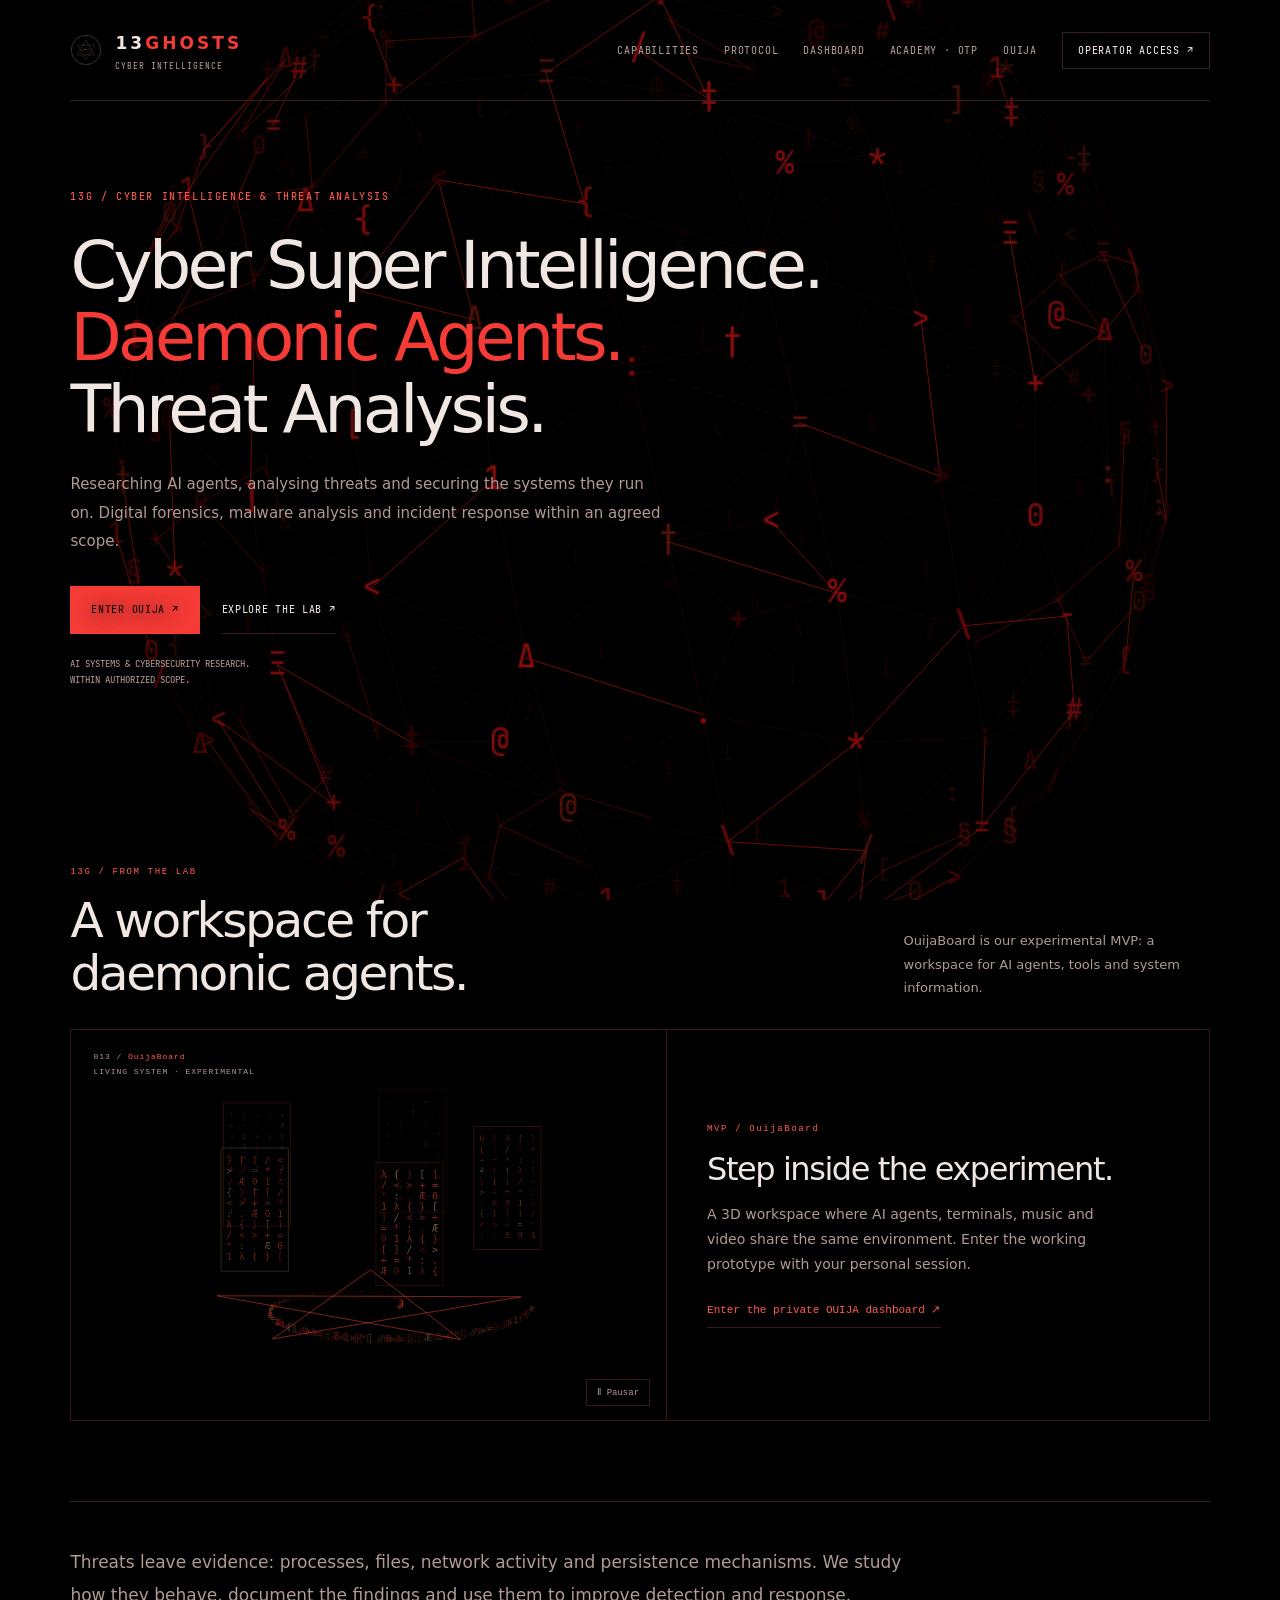
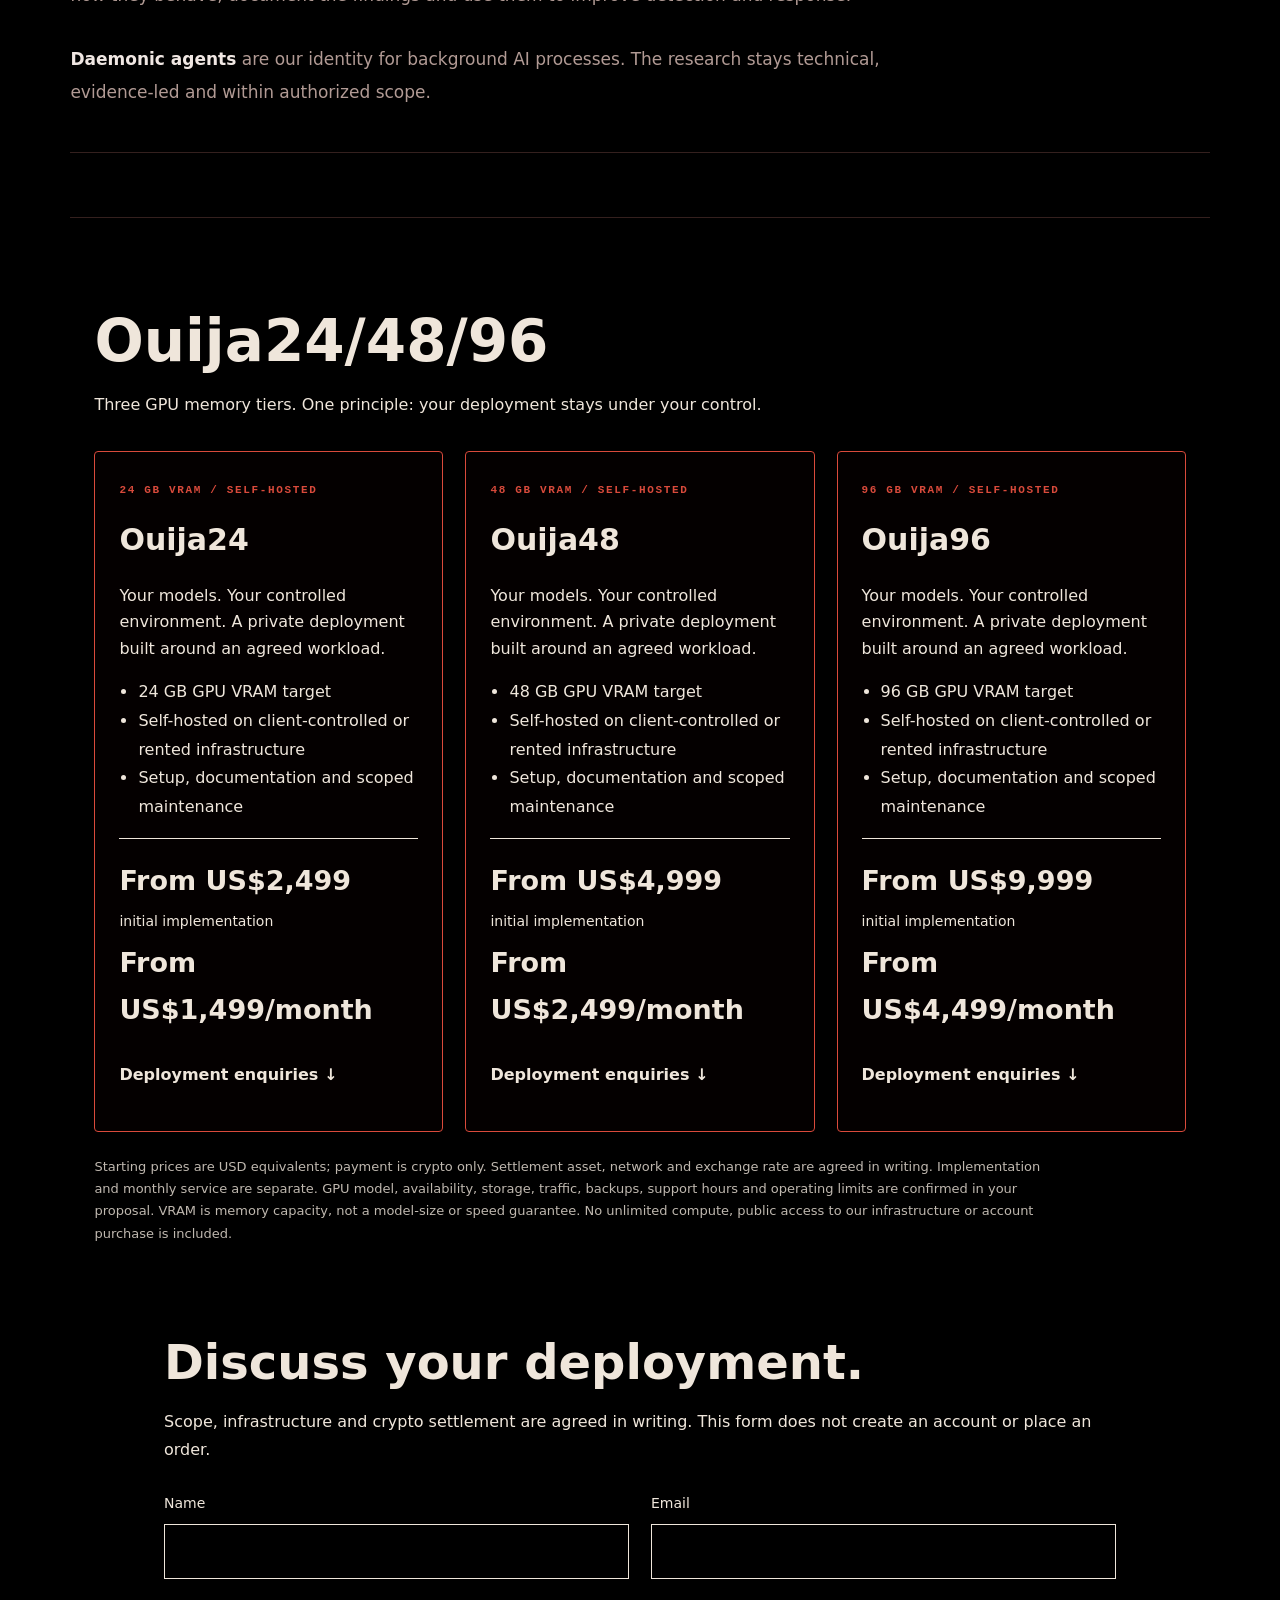
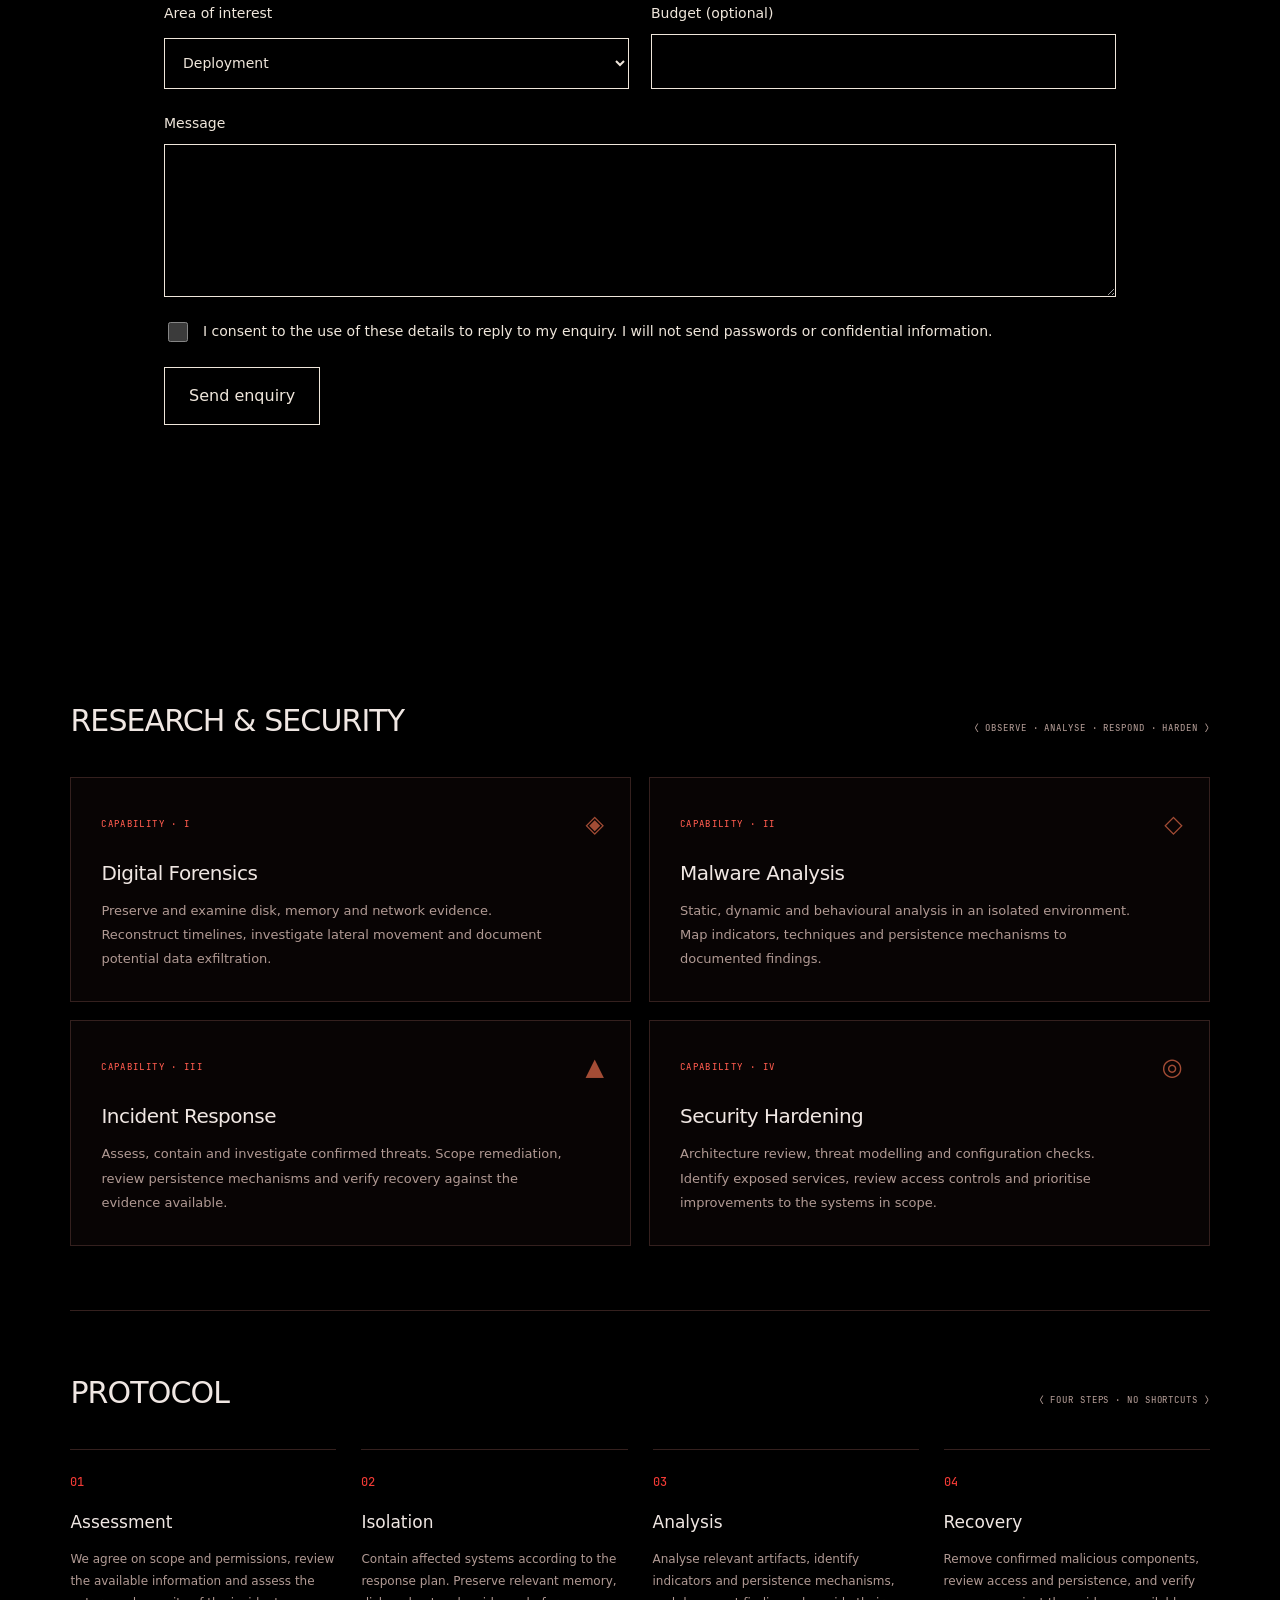
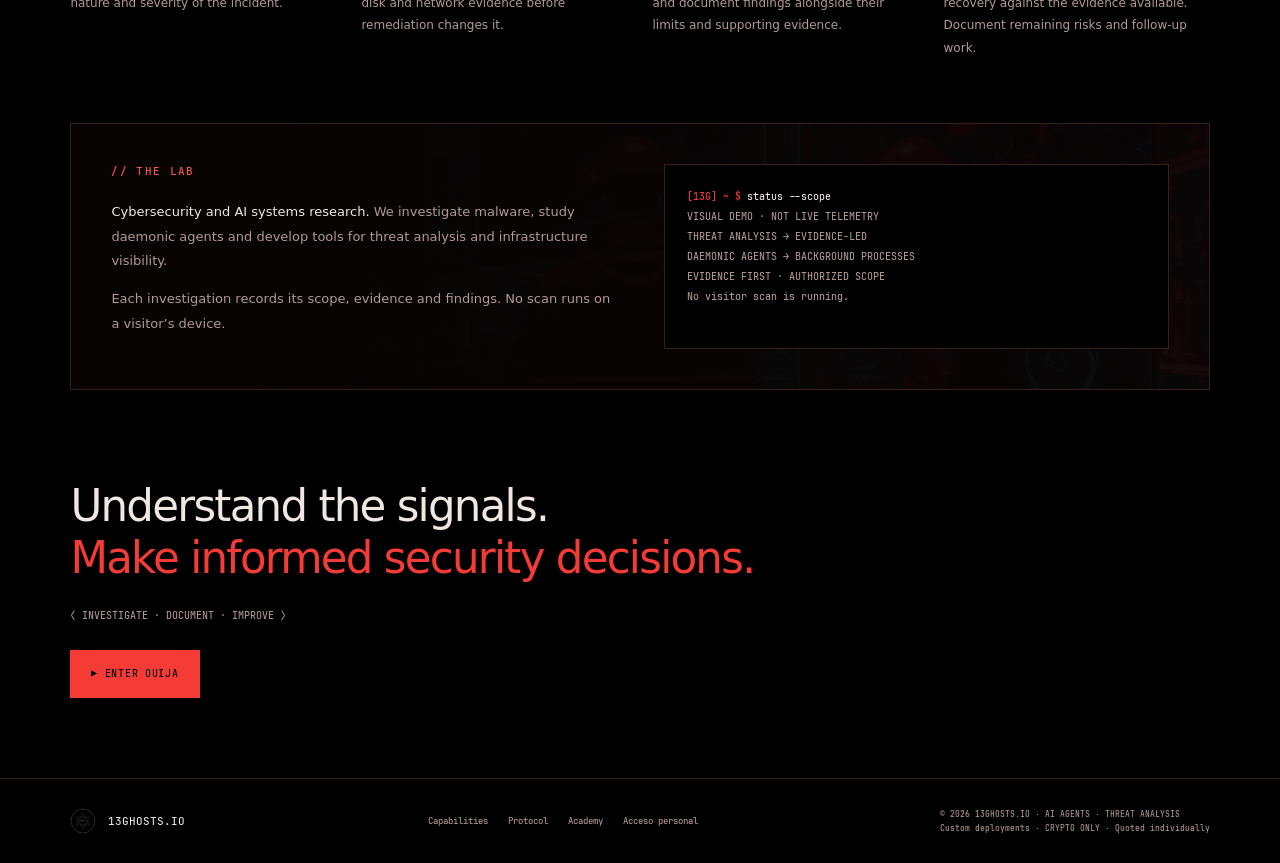
==== commit 92051343: "Connect owner finance dashboards and public contact forms" ====
--- a/docs/index.html
+++ b/docs/index.html
@@ -27,7 +27,8 @@
 <meta property="og:image:height" content="630">
 <meta property="og:image:alt" content="The red geometric ASCII entity of 13ghosts.">
 <meta name="twitter:image:alt" content="The red geometric ASCII entity of 13ghosts.">
-<link rel="stylesheet" href="assets/presence-v2/background.css?v=20261020-cyber"></head><body class="ghost-background-world"><div class="ghost-field" aria-hidden="true"><canvas class="capside-canvas"></canvas></div><header class="header"><a class="header-brand" href="./" aria-label="13Ghosts home"><img src="assets/img/sigil-mark.svg" alt="" class="brand-sigil"><div><div class="brand-name">13<span>GHOSTS</span></div><p class="header-tagline">CYBER INTELLIGENCE</p></div></a><nav class="header-nav" aria-label="Main navigation"><a href="#rites">CAPABILITIES</a><a href="#methodology">PROTOCOL</a><a href="dashboard/">DASHBOARD</a><a href="academy/">ACADEMY · OTP</a><a href="ouija/">OUIJA</a><a class="nav-portal" href="portal/">OPERATOR ACCESS ↗</a></nav></header><main class="content-area"><section class="hero"><div class="hero-copy"><p class="hero-eyebrow">13G / CYBER INTELLIGENCE &amp; THREAT ANALYSIS</p><h1 class="hero-title cyber-heading">Cyber Super Intelligence.<br><em>Daemonic Agents.</em><br>Threat Analysis.</h1><p class="hero-subtitle">Researching AI agents, analysing threats and securing the systems they run on. Digital forensics, malware analysis and incident response within an agreed scope.</p><div class="hero-actions"><a class="btn-primary" href="ouija/">ENTER OUIJA ↗</a><a class="btn-ghost" href="#lab">EXPLORE THE LAB ↗</a></div><p class="hero-note">AI SYSTEMS &amp; CYBERSECURITY RESEARCH.<br>WITHIN AUTHORIZED SCOPE.</p></div></section>    <section class="mvp-launches" data-mvp-brand="ghosts" id="mvp" aria-labelledby="mvp-title"><div class="mvp-heading"><div><p class="mvp-kicker">13G / FROM THE LAB</p><h2 id="mvp-title">A workspace for<br>daemonic agents.</h2></div><p>OuijaBoard is our experimental MVP: a workspace for AI agents, tools and system information.</p></div><article class="mvp-announcement mvp-wide"><div class="mvp-art"><canvas data-mvp-entity="ouijaboard" role="img" aria-label="OuijaBoard: una entidad animada de caracteres"></canvas><span class="mvp-entity-id">013 / <b>OuijaBoard</b><br>LIVING SYSTEM · EXPERIMENTAL</span><button class="mvp-motion" type="button" aria-pressed="false" aria-label="Pausar animación de OuijaBoard">Ⅱ Pausar</button></div><div class="mvp-copy"><p class="mvp-kicker">MVP / OuijaBoard</p><h3>Step inside the experiment.</h3><p>A 3D workspace where AI agents, terminals, music and video share the same environment. Enter the working prototype with your personal session.</p><a href="ouija/">Enter the private OUIJA dashboard ↗</a></div></article></section>
+<link rel="stylesheet" href="assets/presence-v2/background.css?v=20261020-cyber"><link rel="stylesheet" href="assets/contact.css?v=20261020-live1">
+</head><body class="ghost-background-world"><div class="ghost-field" aria-hidden="true"><canvas class="capside-canvas"></canvas></div><header class="header"><a class="header-brand" href="./" aria-label="13Ghosts home"><img src="assets/img/sigil-mark.svg" alt="" class="brand-sigil"><div><div class="brand-name">13<span>GHOSTS</span></div><p class="header-tagline">CYBER INTELLIGENCE</p></div></a><nav class="header-nav" aria-label="Main navigation"><a href="#rites">CAPABILITIES</a><a href="#methodology">PROTOCOL</a><a href="dashboard/">DASHBOARD</a><a href="academy/">ACADEMY · OTP</a><a href="ouija/">OUIJA</a><a class="nav-portal" href="portal/">OPERATOR ACCESS ↗</a></nav></header><main class="content-area"><section class="hero"><div class="hero-copy"><p class="hero-eyebrow">13G / CYBER INTELLIGENCE &amp; THREAT ANALYSIS</p><h1 class="hero-title cyber-heading">Cyber Super Intelligence.<br><em>Daemonic Agents.</em><br>Threat Analysis.</h1><p class="hero-subtitle">Researching AI agents, analysing threats and securing the systems they run on. Digital forensics, malware analysis and incident response within an agreed scope.</p><div class="hero-actions"><a class="btn-primary" href="ouija/">ENTER OUIJA ↗</a><a class="btn-ghost" href="#lab">EXPLORE THE LAB ↗</a></div><p class="hero-note">AI SYSTEMS &amp; CYBERSECURITY RESEARCH.<br>WITHIN AUTHORIZED SCOPE.</p></div></section>    <section class="mvp-launches" data-mvp-brand="ghosts" id="mvp" aria-labelledby="mvp-title"><div class="mvp-heading"><div><p class="mvp-kicker">13G / FROM THE LAB</p><h2 id="mvp-title">A workspace for<br>daemonic agents.</h2></div><p>OuijaBoard is our experimental MVP: a workspace for AI agents, tools and system information.</p></div><article class="mvp-announcement mvp-wide"><div class="mvp-art"><canvas data-mvp-entity="ouijaboard" role="img" aria-label="OuijaBoard: una entidad animada de caracteres"></canvas><span class="mvp-entity-id">013 / <b>OuijaBoard</b><br>LIVING SYSTEM · EXPERIMENTAL</span><button class="mvp-motion" type="button" aria-pressed="false" aria-label="Pausar animación de OuijaBoard">Ⅱ Pausar</button></div><div class="mvp-copy"><p class="mvp-kicker">MVP / OuijaBoard</p><h3>Step inside the experiment.</h3><p>A 3D workspace where AI agents, terminals, music and video share the same environment. Enter the working prototype with your personal session.</p><a href="ouija/">Enter the private OUIJA dashboard ↗</a></div></article></section>
 <!-- MANIFESTO -->
     <section class="manifesto reveal">
         <p class="manifesto-text">Threats leave evidence: processes, files, network activity and persistence mechanisms. We study how they behave, document the findings and use them to improve detection and response.<br><br><strong>Daemonic agents</strong> are our identity for background AI processes. The research stays technical, evidence-led and within authorized scope.</p>
@@ -35,7 +36,7 @@
 
     <div class="divider"></div>
 
-<section class="package-offers ghost-packages" id="deployments" aria-labelledby="ouija-packages-title"><header><p class="package-kicker">Private inference / Crypto only</p><h2 id="ouija-packages-title">Ouija24. Ouija48. Ouija96.</h2><p>Three GPU memory tiers. One principle: your deployment stays under your control.</p></header><div class="package-grid"><article class="package-card"><p class="package-kicker">24 GB VRAM / Self-hosted</p><h3>Ouija24</h3><p>Your models. Your controlled environment. A private deployment built around an agreed workload.</p><ul><li>24 GB GPU VRAM target</li><li>Self-hosted on client-controlled or rented infrastructure</li><li>Setup, documentation and scoped maintenance</li></ul><div class="package-price"><strong>From US$2,499</strong><span>initial implementation</span><strong>From US$1,499/month</strong></div><a class="package-contact" href="#protocol-contact">Deployment enquiries ↓</a></article><article class="package-card"><p class="package-kicker">48 GB VRAM / Self-hosted</p><h3>Ouija48</h3><p>Your models. Your controlled environment. A private deployment built around an agreed workload.</p><ul><li>48 GB GPU VRAM target</li><li>Self-hosted on client-controlled or rented infrastructure</li><li>Setup, documentation and scoped maintenance</li></ul><div class="package-price"><strong>From US$4,999</strong><span>initial implementation</span><strong>From US$2,499/month</strong></div><a class="package-contact" href="#protocol-contact">Deployment enquiries ↓</a></article><article class="package-card"><p class="package-kicker">96 GB VRAM / Self-hosted</p><h3>Ouija96</h3><p>Your models. Your controlled environment. A private deployment built around an agreed workload.</p><ul><li>96 GB GPU VRAM target</li><li>Self-hosted on client-controlled or rented infrastructure</li><li>Setup, documentation and scoped maintenance</li></ul><div class="package-price"><strong>From US$9,999</strong><span>initial implementation</span><strong>From US$4,499/month</strong></div><a class="package-contact" href="#protocol-contact">Deployment enquiries ↓</a></article></div><p class="package-note">Starting prices are USD equivalents; payment is crypto only. Settlement asset, network and exchange rate are agreed in writing. Implementation and monthly service are separate. GPU model, availability, storage, traffic, backups, support hours and operating limits are confirmed in your proposal. VRAM is memory capacity, not a model-size or speed guarantee. No unlimited compute, public access to our infrastructure or account purchase is included.</p><p class="package-note" id="protocol-contact">To discuss a deployment, contact the operator through your existing channel. The portal is the owner’s private access, not customer signup.</p></section>
+<section class="package-offers ghost-packages" id="deployments" aria-labelledby="ouija-packages-title"><header><h2 id="ouija-packages-title">Ouija24/48/96</h2><p>Three GPU memory tiers. One principle: your deployment stays under your control.</p></header><div class="package-grid"><article class="package-card"><p class="package-kicker">24 GB VRAM / Self-hosted</p><h3>Ouija24</h3><p>Your models. Your controlled environment. A private deployment built around an agreed workload.</p><ul><li>24 GB GPU VRAM target</li><li>Self-hosted on client-controlled or rented infrastructure</li><li>Setup, documentation and scoped maintenance</li></ul><div class="package-price"><strong>From US$2,499</strong><span>initial implementation</span><strong>From US$1,499/month</strong></div><a class="package-contact" href="#protocol-contact">Deployment enquiries ↓</a></article><article class="package-card"><p class="package-kicker">48 GB VRAM / Self-hosted</p><h3>Ouija48</h3><p>Your models. Your controlled environment. A private deployment built around an agreed workload.</p><ul><li>48 GB GPU VRAM target</li><li>Self-hosted on client-controlled or rented infrastructure</li><li>Setup, documentation and scoped maintenance</li></ul><div class="package-price"><strong>From US$4,999</strong><span>initial implementation</span><strong>From US$2,499/month</strong></div><a class="package-contact" href="#protocol-contact">Deployment enquiries ↓</a></article><article class="package-card"><p class="package-kicker">96 GB VRAM / Self-hosted</p><h3>Ouija96</h3><p>Your models. Your controlled environment. A private deployment built around an agreed workload.</p><ul><li>96 GB GPU VRAM target</li><li>Self-hosted on client-controlled or rented infrastructure</li><li>Setup, documentation and scoped maintenance</li></ul><div class="package-price"><strong>From US$9,999</strong><span>initial implementation</span><strong>From US$4,499/month</strong></div><a class="package-contact" href="#protocol-contact">Deployment enquiries ↓</a></article></div><p class="package-note">Starting prices are USD equivalents; payment is crypto only. Settlement asset, network and exchange rate are agreed in writing. Implementation and monthly service are separate. GPU model, availability, storage, traffic, backups, support hours and operating limits are confirmed in your proposal. VRAM is memory capacity, not a model-size or speed guarantee. No unlimited compute, public access to our infrastructure or account purchase is included.</p><section class="public-contact contact-ghosts" id="protocol-contact" aria-labelledby="contact-title"><h2 id="contact-title">Discuss your deployment.</h2><p>Scope, infrastructure and crypto settlement are agreed in writing. This form does not create an account or place an order.</p><form data-contact-form lang="en"><label>Name<input name="name" type="text" maxlength="120" required autocomplete="name"></label><label>Email<input name="email" type="email" maxlength="254" required autocomplete="email"></label><label>Area of interest<select name="product" required><option value="produccion">Deployment</option><option value="colaboracion">Collaboration</option><option value="otro">Other</option></select></label><label>Budget (optional)<input name="budget" type="text" maxlength="120"  autocomplete="off"></label><label class="wide">Message<textarea name="message" rows="5" minlength="10" maxlength="4000" required></textarea></label><label class="wide consent"><input type="checkbox" name="consent" required><span>I consent to the use of these details to reply to my enquiry. I will not send passwords or confidential information.</span></label><button type="submit">Send enquiry</button><p class="wide" role="status" aria-live="polite"></p><noscript>Enable JavaScript to send this enquiry.</noscript></form></section></section>
     <!-- RESEARCH AND SECURITY CAPABILITIES -->
     <section class="rites" id="rites">
         <div class="section-header reveal">
@@ -149,4 +150,5 @@
     <p class="footer-copy">© 2026 13GHOSTS.IO · AI AGENTS · THREAT ANALYSIS<br>Custom deployments · CRYPTO ONLY · Quoted individually</p>
 </footer>
 
+<script src="assets/contact.js?v=20261020-live1" defer></script>
 </body></html>
--- a/docs/assets/contact.css
+++ b/docs/assets/contact.css
@@ -0,0 +1,2 @@
+.public-contact{position:relative;z-index:2;max-width:1000px;margin:40px auto;padding:40px 24px;color:inherit}.public-contact h2{font-size:clamp(28px,4vw,48px)}.public-contact p{line-height:1.7}.public-contact form{display:grid;grid-template-columns:repeat(2,minmax(0,1fr));gap:22px;margin-top:28px}.public-contact label{display:grid;gap:9px;font:inherit;font-size:14px}.public-contact input,.public-contact textarea,.public-contact select{box-sizing:border-box;width:100%;min-width:0;padding:14px;border:1px solid currentColor;background:transparent;color:inherit;font:inherit;border-radius:0}.public-contact select option{background:#fff;color:#111}.public-contact .wide{grid-column:1/-1}.public-contact .consent{display:flex;align-items:flex-start;gap:12px}.public-contact .consent input{width:20px;height:20px;flex:0 0 20px}.public-contact button{justify-self:start;background:transparent;color:inherit;border:1px solid currentColor;padding:14px 24px;font:inherit;cursor:pointer}.public-contact button:disabled{opacity:.5;cursor:wait}.public-contact [role=status]{min-height:2em;margin:0}.public-contact :focus-visible{outline:2px solid currentColor;outline-offset:4px}.public-contact.contact-oca{background:#fff;color:#291426}.public-contact.contact-ghosts{background:rgba(0,0,0,.9);color:#efe6db}@media(max-width:600px){.public-contact form{grid-template-columns:1fr}.public-contact{padding:28px 20px}}
+.public-contact.contact-oca{background:#fff!important}.public-contact form{text-align:left}
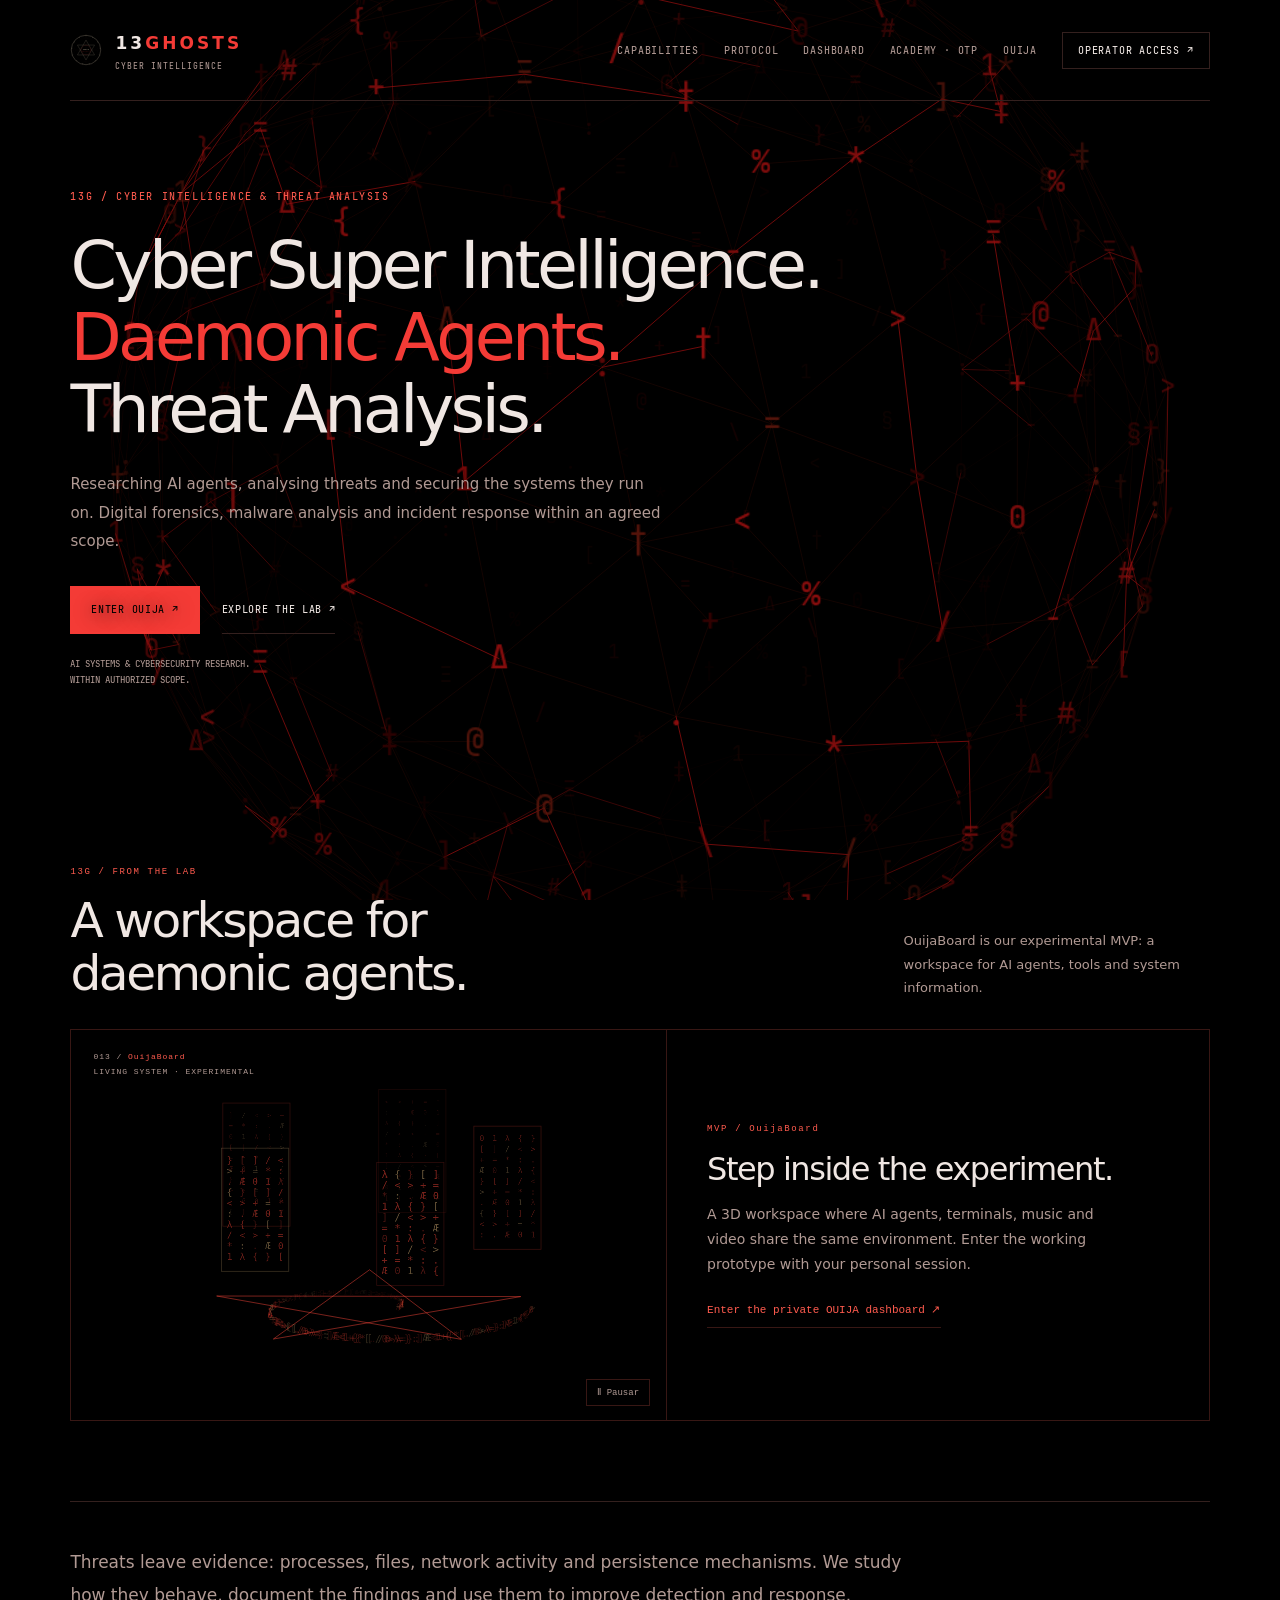
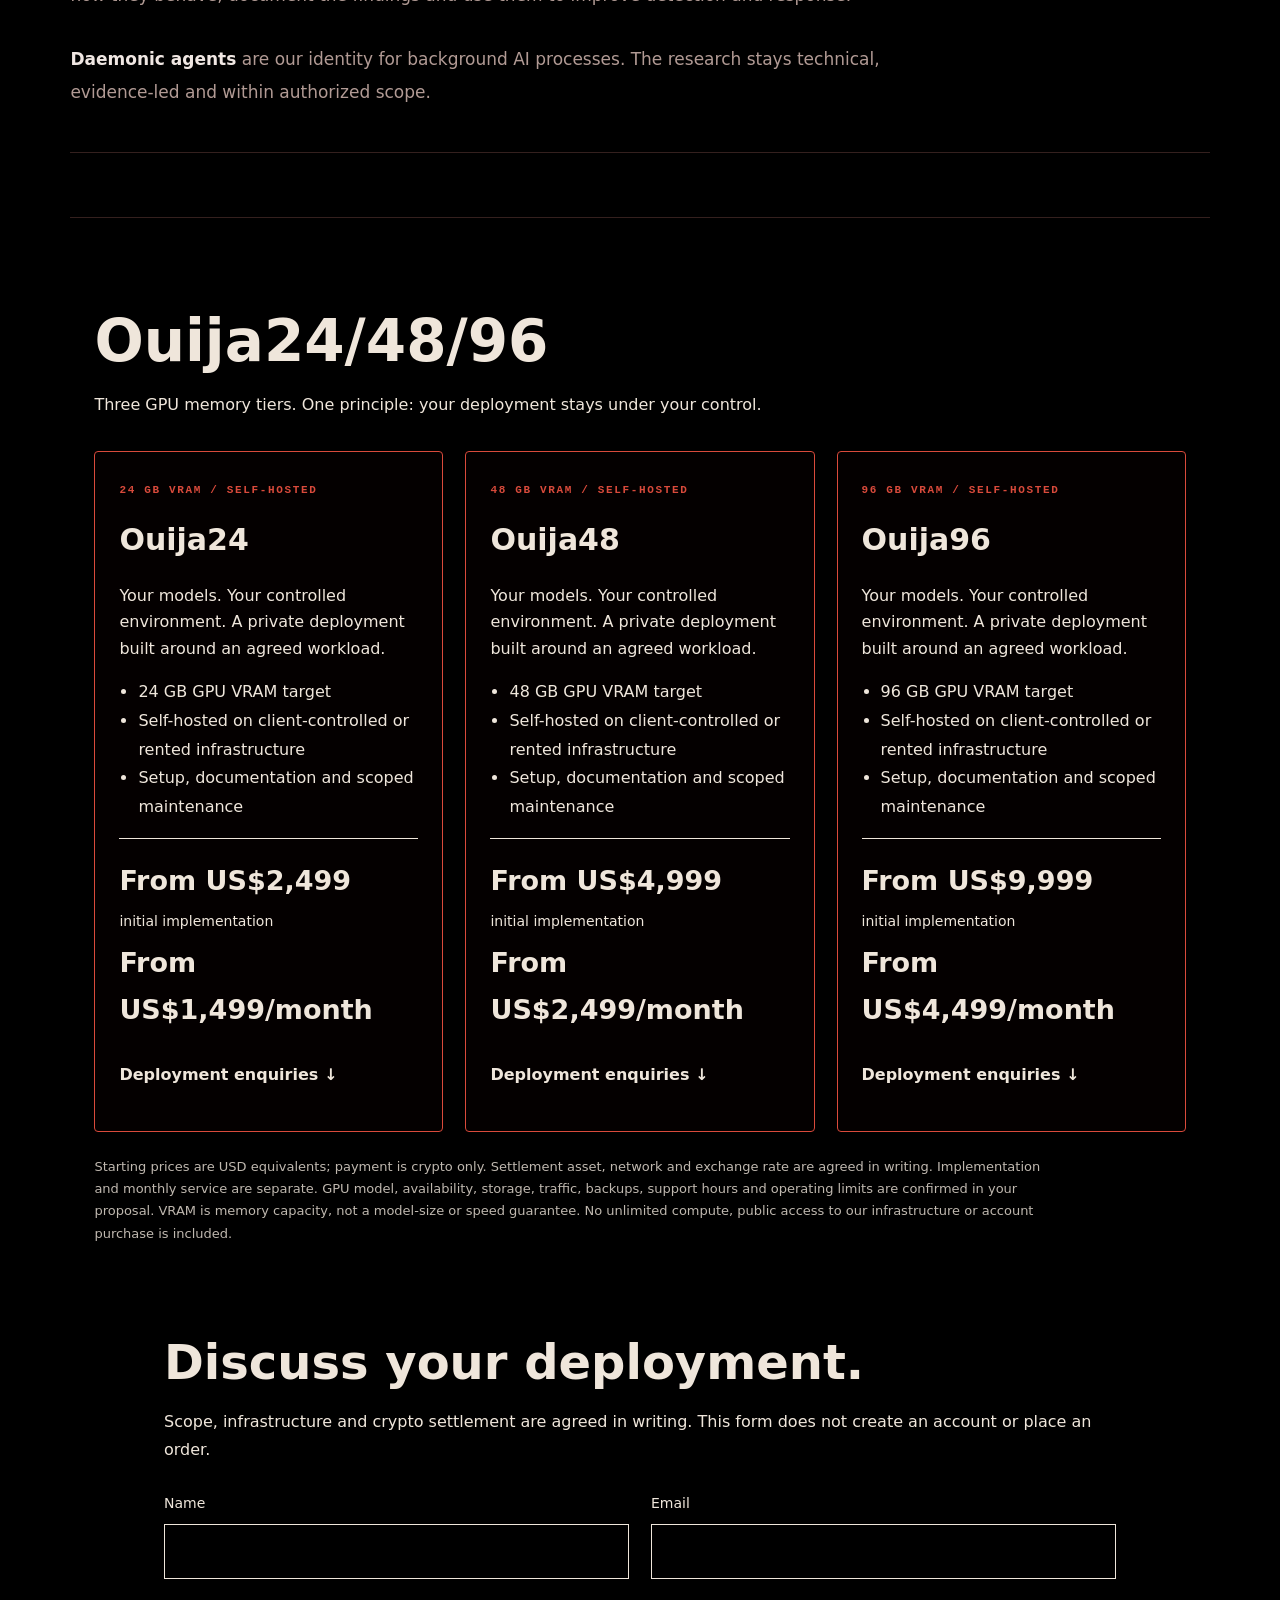
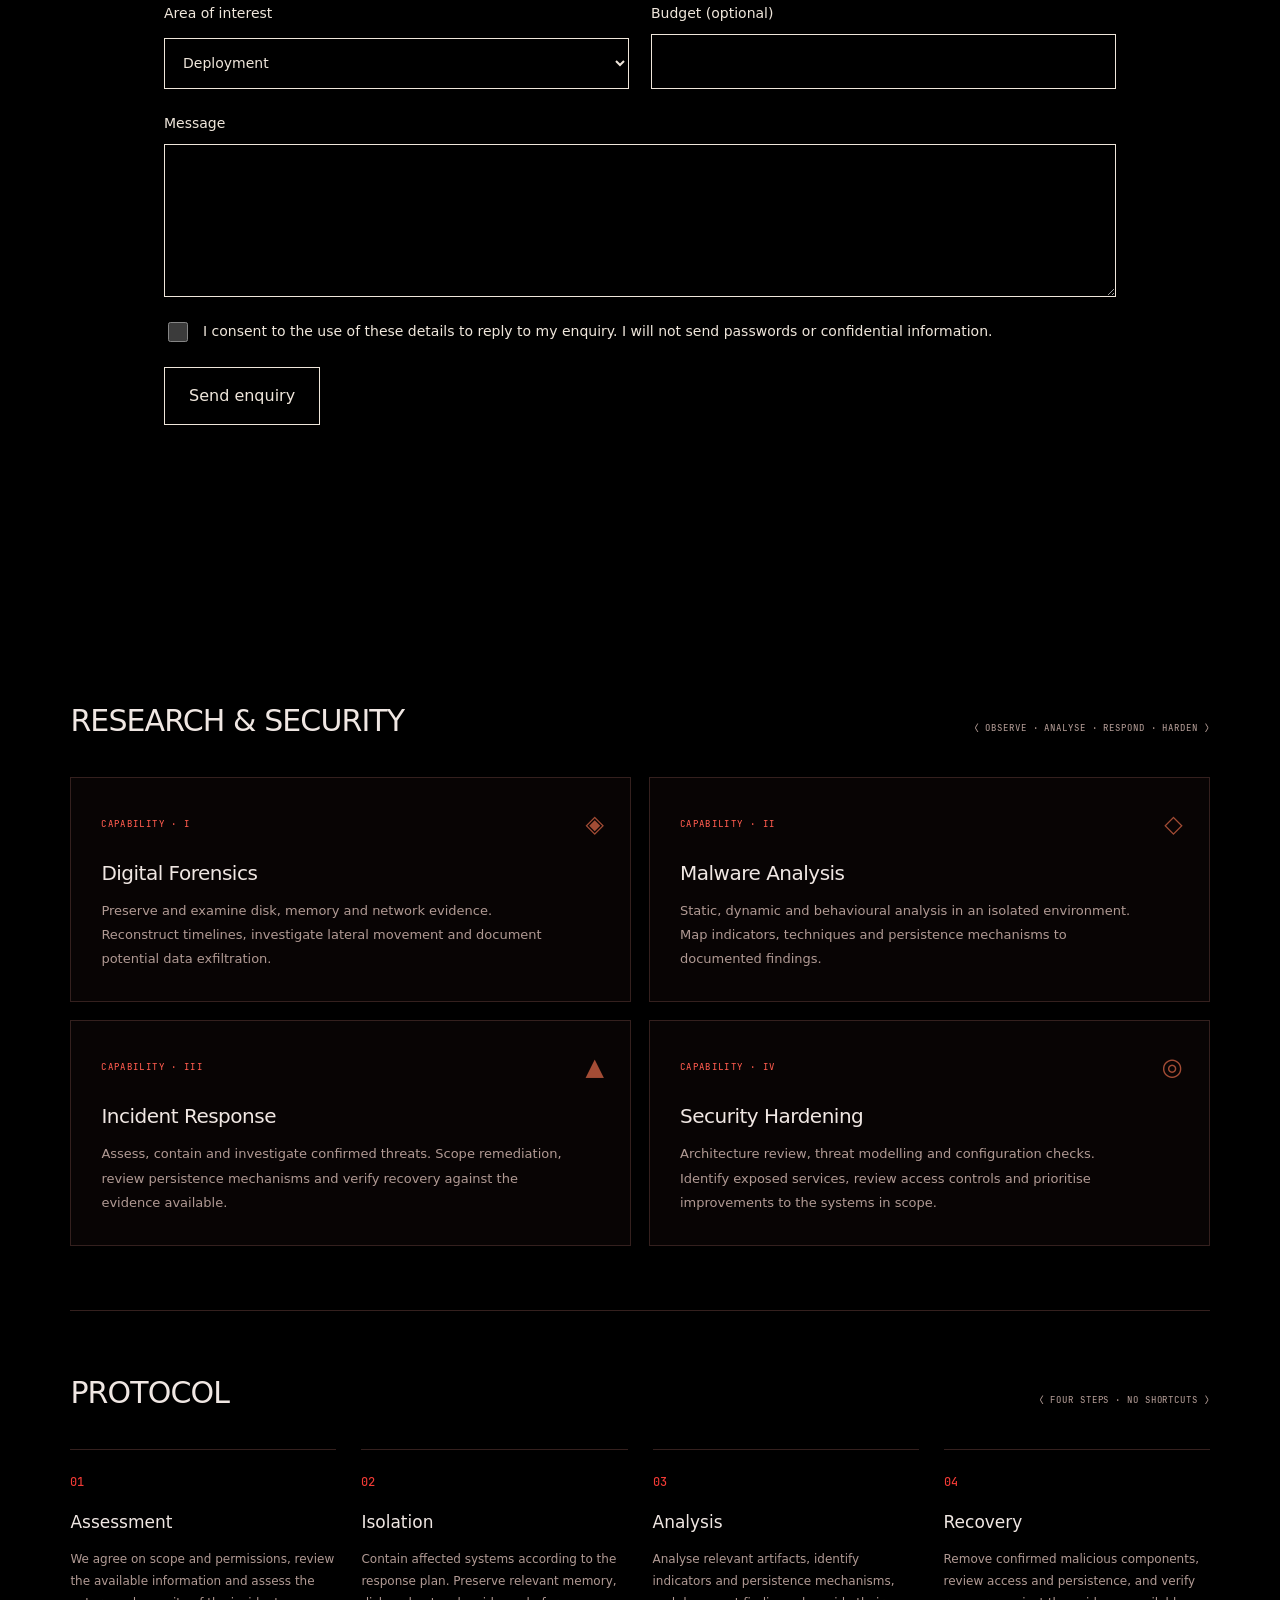
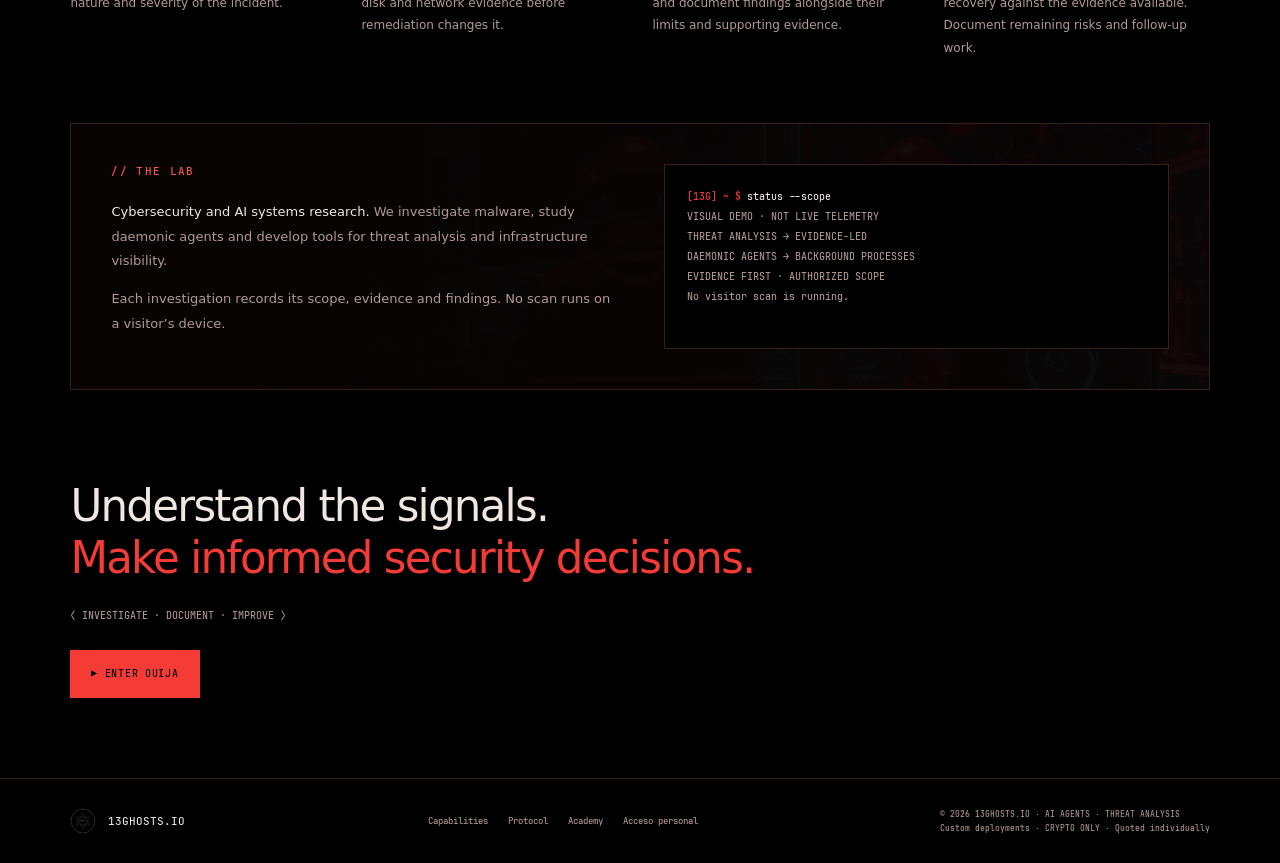
==== commit 4ca5c13a: "Publish approved Super Intelligence social cards" ====
--- a/docs/index.html
+++ b/docs/index.html
@@ -15,16 +15,16 @@
     <meta property="og:url" content="https://13ghosts.io/">
     <meta property="og:title" content="13Ghosts.io · Cyber Super Intelligence &amp; Threat Analysis">
     <meta property="og:description" content="Cyber Super Intelligence. Daemonic Agents. Threat Analysis.">
-    <meta property="og:image" content="https://13ghosts.io/assets/social-cyber-20261020.jpg">
+    <meta property="og:image" content="https://13ghosts.io/assets/social-cyber-v02-20261020.jpg">
     <meta name="twitter:card" content="summary_large_image">
     <meta name="twitter:title" content="13Ghosts.io · Cyber Super Intelligence &amp; Threat Analysis">
     <meta name="twitter:description" content="Cyber Super Intelligence. Daemonic Agents. Threat Analysis.">
-    <meta name="twitter:image" content="https://13ghosts.io/assets/social-cyber-20261020.jpg">
+    <meta name="twitter:image" content="https://13ghosts.io/assets/social-cyber-v02-20261020.jpg">
 
-    <meta name="theme-color" content="#000000"><link rel="stylesheet" href="assets/presence-v2/presence.css?v=1"><script defer src="assets/presence-v2/capsid.js?v=20261020-density"></script><link rel="stylesheet" href="assets/mvp-presence/mvp-presence.css?v=1"><script defer src="assets/mvp-presence/mvp-presence.js?v=1"></script><link rel="stylesheet" href="assets/package-offers.css?v=20261019"><meta property="og:image:secure_url" content="https://13ghosts.io/assets/social-cyber-20261020.jpg">
+    <meta name="theme-color" content="#000000"><link rel="stylesheet" href="assets/presence-v2/presence.css?v=1"><script defer src="assets/presence-v2/capsid.js?v=20261020-density"></script><link rel="stylesheet" href="assets/mvp-presence/mvp-presence.css?v=1"><script defer src="assets/mvp-presence/mvp-presence.js?v=1"></script><link rel="stylesheet" href="assets/package-offers.css?v=20261019"><meta property="og:image:secure_url" content="https://13ghosts.io/assets/social-cyber-v02-20261020.jpg">
 <meta property="og:image:type" content="image/jpeg">
-<meta property="og:image:width" content="1200">
-<meta property="og:image:height" content="630">
+<meta property="og:image:width" content="2400">
+<meta property="og:image:height" content="1260">
 <meta property="og:image:alt" content="The red geometric ASCII entity of 13ghosts.">
 <meta name="twitter:image:alt" content="The red geometric ASCII entity of 13ghosts.">
 <link rel="stylesheet" href="assets/presence-v2/background.css?v=20261020-cyber"><link rel="stylesheet" href="assets/contact.css?v=20261020-live1">
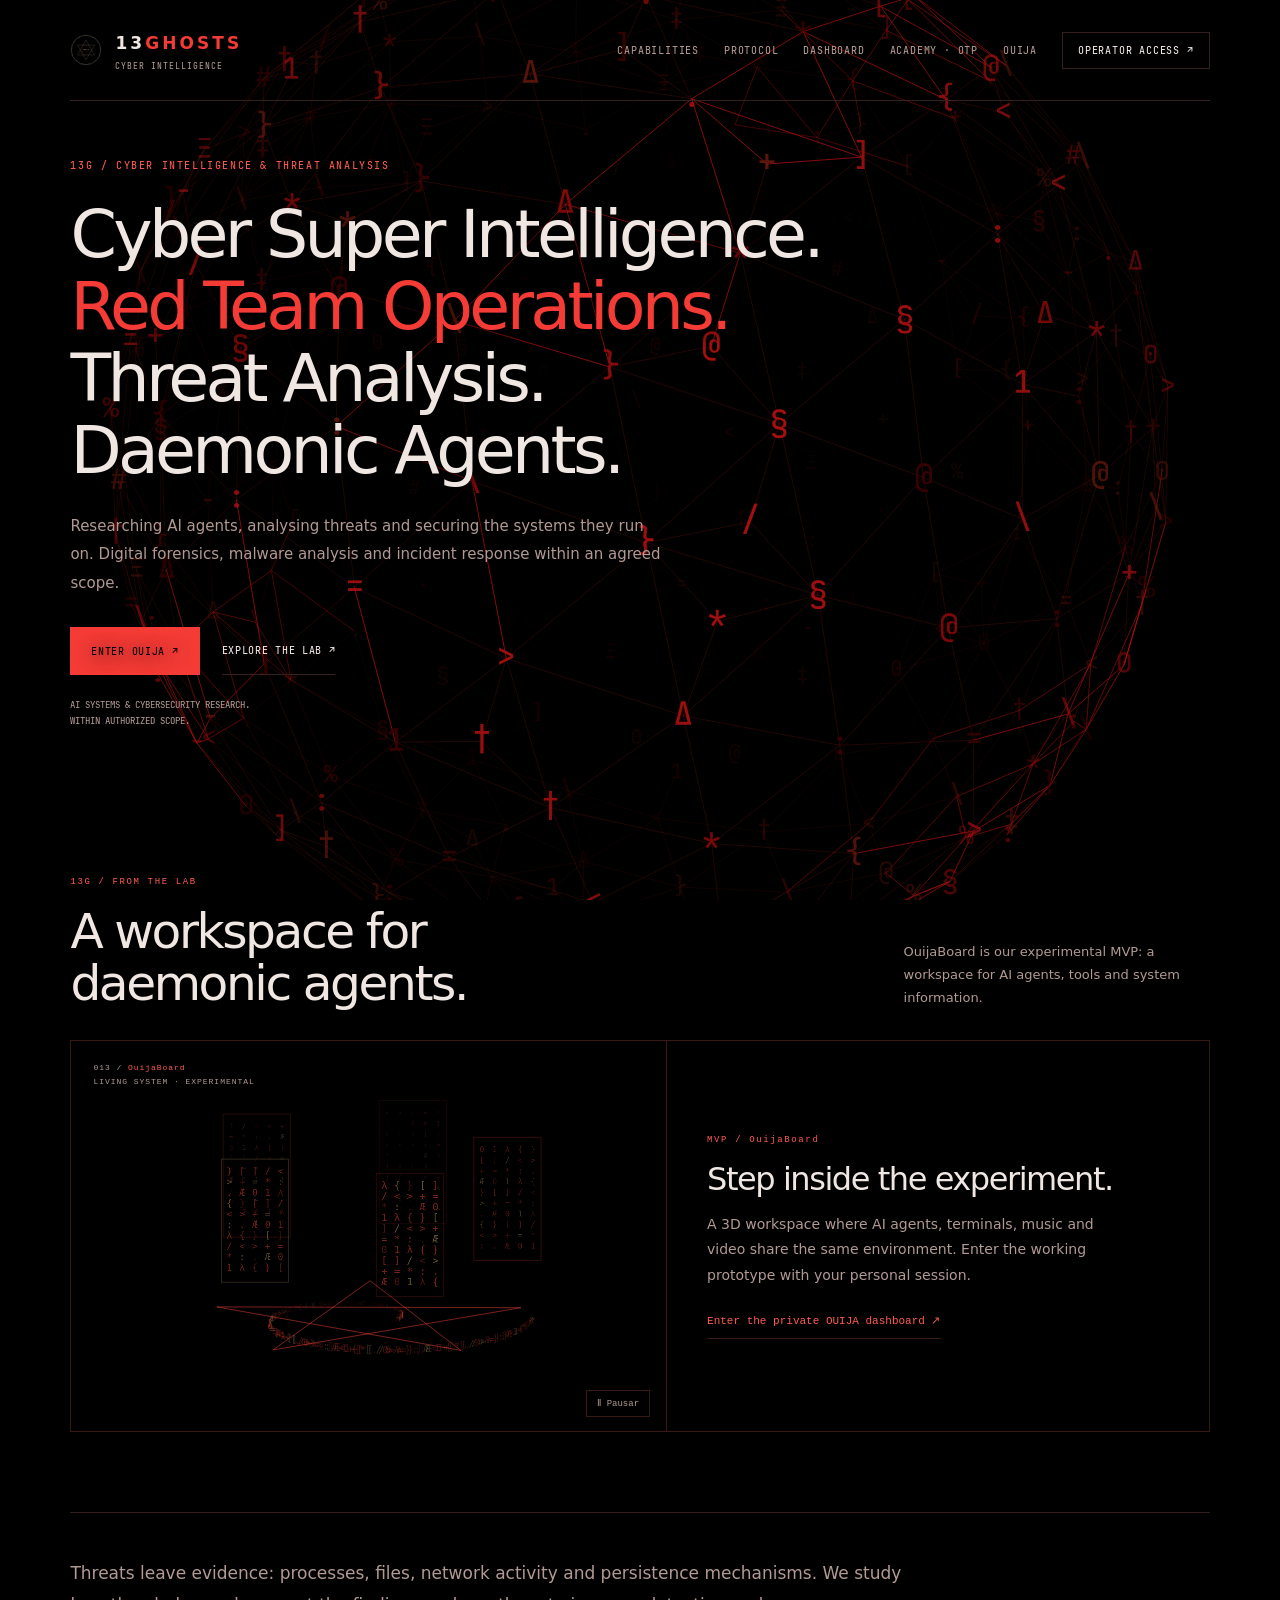
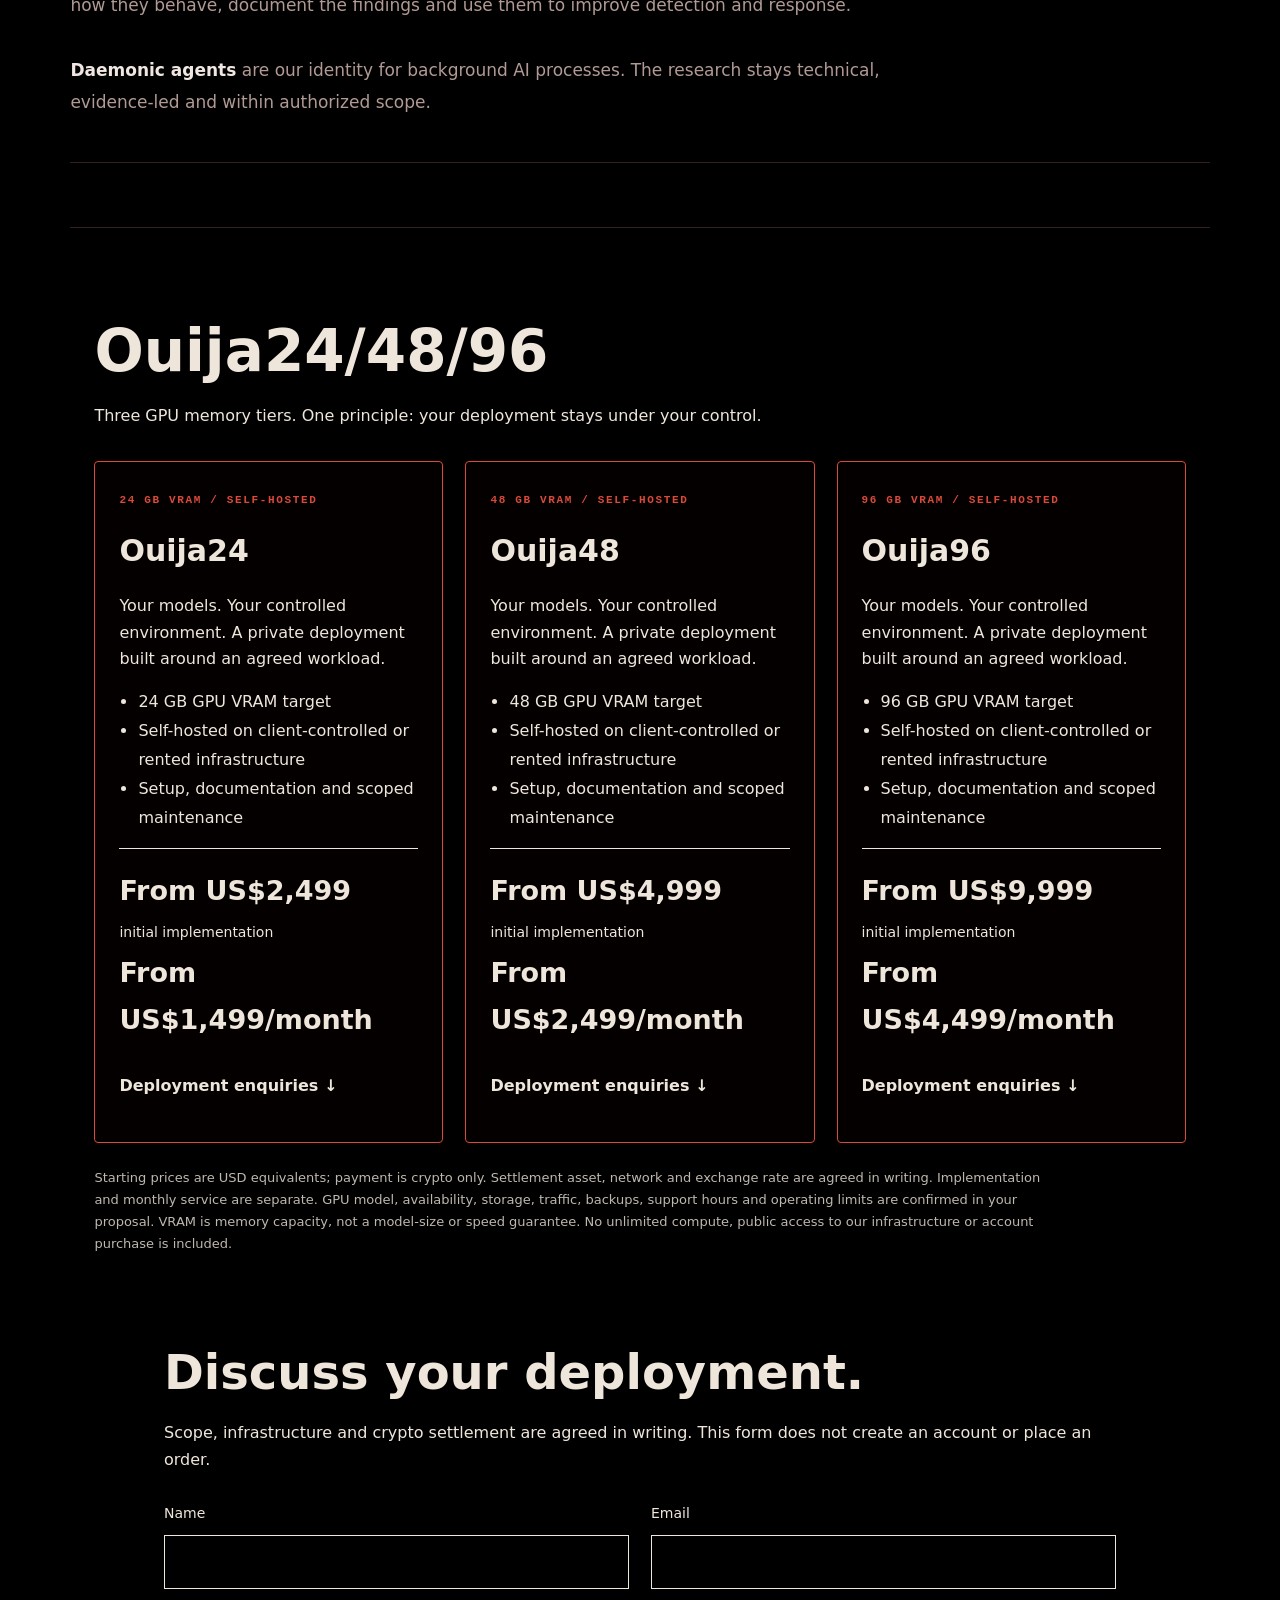
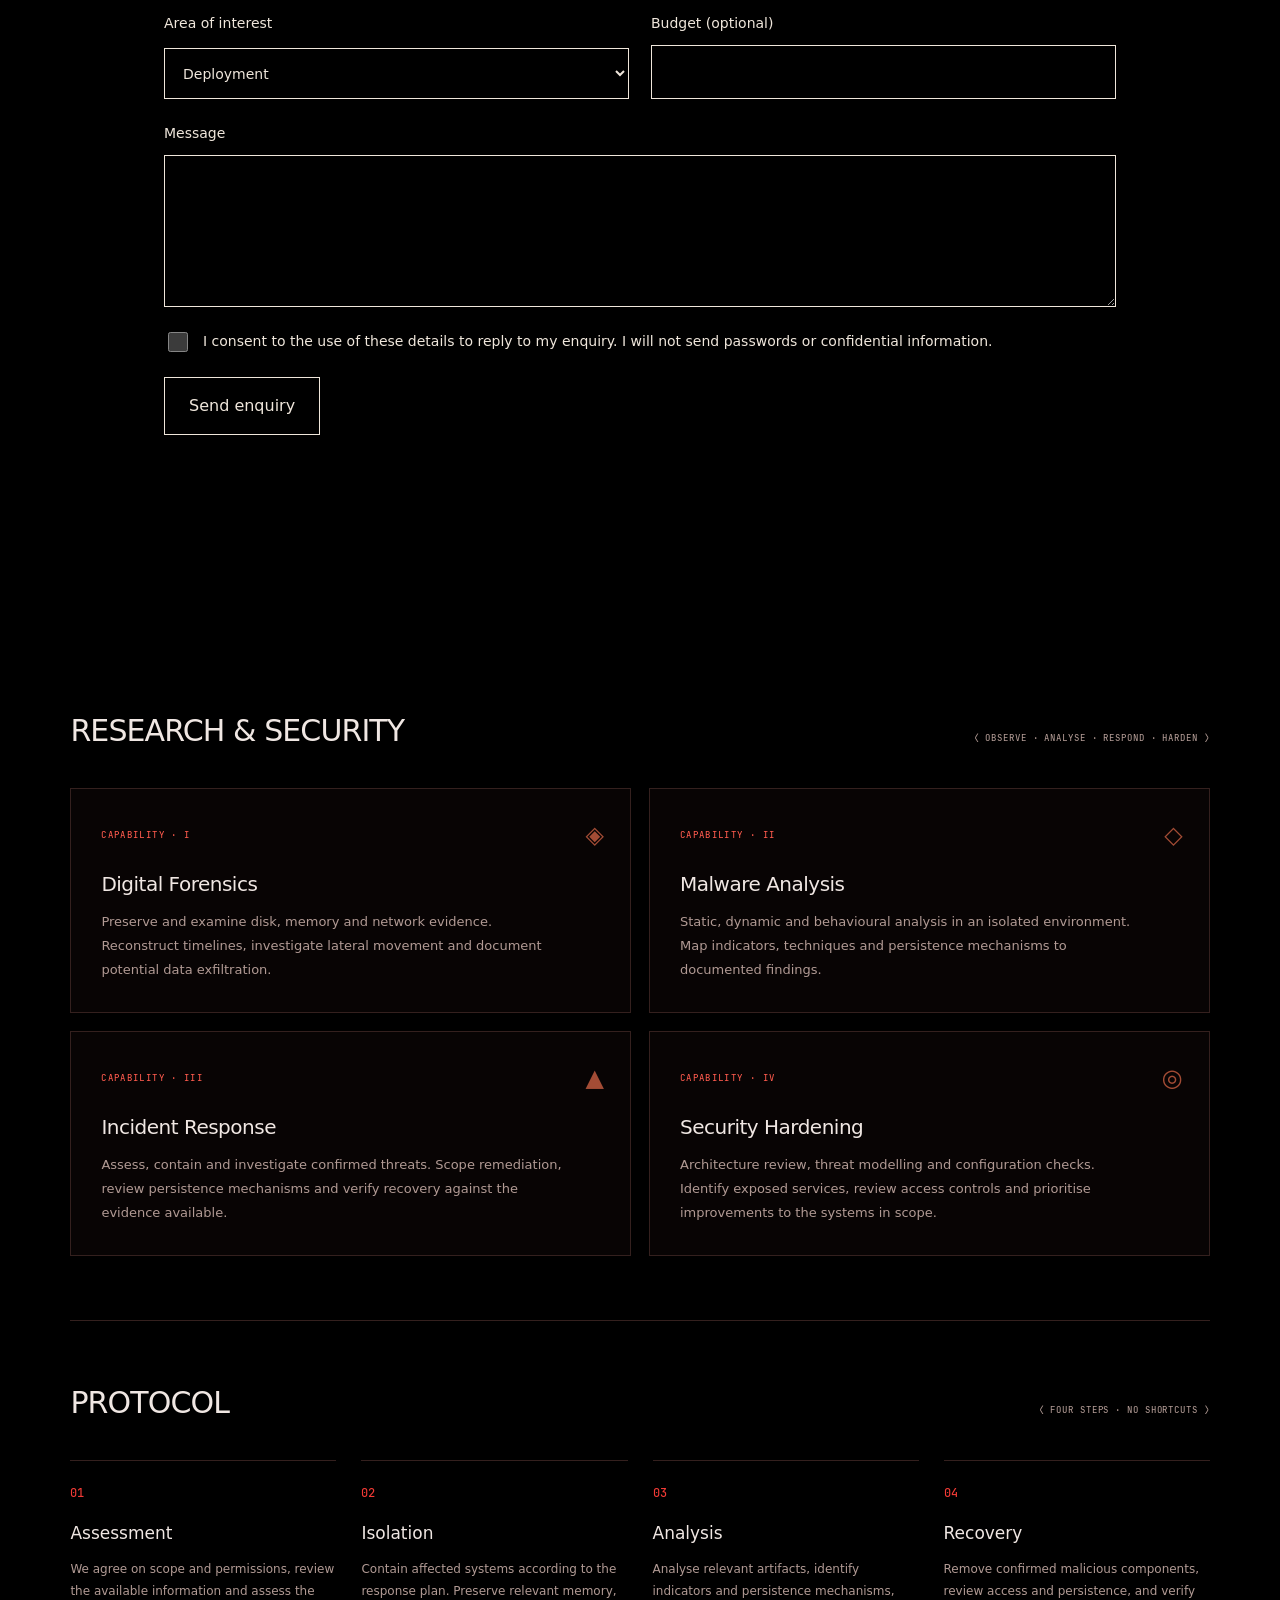
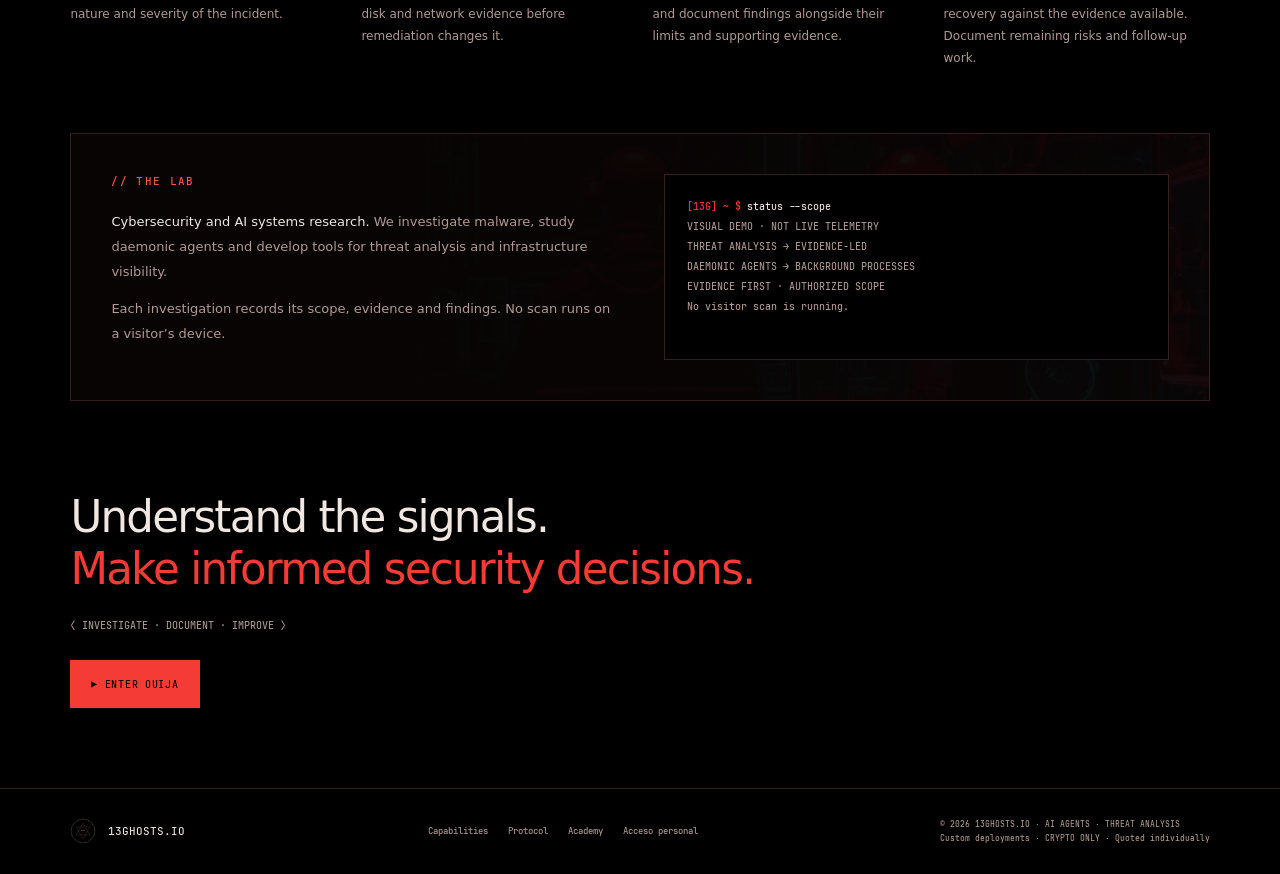
==== commit 36ffcb60: "Publish approved minimal branding and fullscreen cyber entity" ====
--- a/docs/index.html
+++ b/docs/index.html
@@ -14,21 +14,21 @@
     <meta property="og:type" content="website">
     <meta property="og:url" content="https://13ghosts.io/">
     <meta property="og:title" content="13Ghosts.io · Cyber Super Intelligence &amp; Threat Analysis">
-    <meta property="og:description" content="Cyber Super Intelligence. Daemonic Agents. Threat Analysis.">
-    <meta property="og:image" content="https://13ghosts.io/assets/social-cyber-v02-20261020.jpg">
+    <meta property="og:description" content="Cyber Super Intelligence. Red Team Operations. Threat Analysis. Daemonic Agents.">
+    <meta property="og:image" content="https://13ghosts.io/assets/social-fullfield-v03-20261020.jpg">
     <meta name="twitter:card" content="summary_large_image">
     <meta name="twitter:title" content="13Ghosts.io · Cyber Super Intelligence &amp; Threat Analysis">
-    <meta name="twitter:description" content="Cyber Super Intelligence. Daemonic Agents. Threat Analysis.">
-    <meta name="twitter:image" content="https://13ghosts.io/assets/social-cyber-v02-20261020.jpg">
+    <meta name="twitter:description" content="Cyber Super Intelligence. Red Team Operations. Threat Analysis. Daemonic Agents.">
+    <meta name="twitter:image" content="https://13ghosts.io/assets/social-fullfield-v03-20261020.jpg">
 
-    <meta name="theme-color" content="#000000"><link rel="stylesheet" href="assets/presence-v2/presence.css?v=1"><script defer src="assets/presence-v2/capsid.js?v=20261020-density"></script><link rel="stylesheet" href="assets/mvp-presence/mvp-presence.css?v=1"><script defer src="assets/mvp-presence/mvp-presence.js?v=1"></script><link rel="stylesheet" href="assets/package-offers.css?v=20261019"><meta property="og:image:secure_url" content="https://13ghosts.io/assets/social-cyber-v02-20261020.jpg">
+    <meta name="theme-color" content="#000000"><link rel="stylesheet" href="assets/presence-v2/presence.css?v=1"><script defer src="assets/presence-v2/capsid.js?v=20261020-fullfield"></script><link rel="stylesheet" href="assets/mvp-presence/mvp-presence.css?v=1"><script defer src="assets/mvp-presence/mvp-presence.js?v=1"></script><link rel="stylesheet" href="assets/package-offers.css?v=20261019"><meta property="og:image:secure_url" content="https://13ghosts.io/assets/social-fullfield-v03-20261020.jpg">
 <meta property="og:image:type" content="image/jpeg">
-<meta property="og:image:width" content="2400">
-<meta property="og:image:height" content="1260">
+<meta property="og:image:width" content="3600">
+<meta property="og:image:height" content="1890">
 <meta property="og:image:alt" content="The red geometric ASCII entity of 13ghosts.">
 <meta name="twitter:image:alt" content="The red geometric ASCII entity of 13ghosts.">
-<link rel="stylesheet" href="assets/presence-v2/background.css?v=20261020-cyber"><link rel="stylesheet" href="assets/contact.css?v=20261020-live1">
-</head><body class="ghost-background-world"><div class="ghost-field" aria-hidden="true"><canvas class="capside-canvas"></canvas></div><header class="header"><a class="header-brand" href="./" aria-label="13Ghosts home"><img src="assets/img/sigil-mark.svg" alt="" class="brand-sigil"><div><div class="brand-name">13<span>GHOSTS</span></div><p class="header-tagline">CYBER INTELLIGENCE</p></div></a><nav class="header-nav" aria-label="Main navigation"><a href="#rites">CAPABILITIES</a><a href="#methodology">PROTOCOL</a><a href="dashboard/">DASHBOARD</a><a href="academy/">ACADEMY · OTP</a><a href="ouija/">OUIJA</a><a class="nav-portal" href="portal/">OPERATOR ACCESS ↗</a></nav></header><main class="content-area"><section class="hero"><div class="hero-copy"><p class="hero-eyebrow">13G / CYBER INTELLIGENCE &amp; THREAT ANALYSIS</p><h1 class="hero-title cyber-heading">Cyber Super Intelligence.<br><em>Daemonic Agents.</em><br>Threat Analysis.</h1><p class="hero-subtitle">Researching AI agents, analysing threats and securing the systems they run on. Digital forensics, malware analysis and incident response within an agreed scope.</p><div class="hero-actions"><a class="btn-primary" href="ouija/">ENTER OUIJA ↗</a><a class="btn-ghost" href="#lab">EXPLORE THE LAB ↗</a></div><p class="hero-note">AI SYSTEMS &amp; CYBERSECURITY RESEARCH.<br>WITHIN AUTHORIZED SCOPE.</p></div></section>    <section class="mvp-launches" data-mvp-brand="ghosts" id="mvp" aria-labelledby="mvp-title"><div class="mvp-heading"><div><p class="mvp-kicker">13G / FROM THE LAB</p><h2 id="mvp-title">A workspace for<br>daemonic agents.</h2></div><p>OuijaBoard is our experimental MVP: a workspace for AI agents, tools and system information.</p></div><article class="mvp-announcement mvp-wide"><div class="mvp-art"><canvas data-mvp-entity="ouijaboard" role="img" aria-label="OuijaBoard: una entidad animada de caracteres"></canvas><span class="mvp-entity-id">013 / <b>OuijaBoard</b><br>LIVING SYSTEM · EXPERIMENTAL</span><button class="mvp-motion" type="button" aria-pressed="false" aria-label="Pausar animación de OuijaBoard">Ⅱ Pausar</button></div><div class="mvp-copy"><p class="mvp-kicker">MVP / OuijaBoard</p><h3>Step inside the experiment.</h3><p>A 3D workspace where AI agents, terminals, music and video share the same environment. Enter the working prototype with your personal session.</p><a href="ouija/">Enter the private OUIJA dashboard ↗</a></div></article></section>
+<link rel="stylesheet" href="assets/presence-v2/background.css?v=20261020-fullfield"><link rel="stylesheet" href="assets/contact.css?v=20261020-live1">
+</head><body class="ghost-background-world"><div class="ghost-field" aria-hidden="true"><canvas class="capside-canvas"></canvas></div><header class="header"><a class="header-brand" href="./" aria-label="13Ghosts home"><img src="assets/img/sigil-mark.svg" alt="" class="brand-sigil"><div><div class="brand-name">13<span>GHOSTS</span></div><p class="header-tagline">CYBER INTELLIGENCE</p></div></a><nav class="header-nav" aria-label="Main navigation"><a href="#rites">CAPABILITIES</a><a href="#methodology">PROTOCOL</a><a href="dashboard/">DASHBOARD</a><a href="academy/">ACADEMY · OTP</a><a href="ouija/">OUIJA</a><a class="nav-portal" href="portal/">OPERATOR ACCESS ↗</a></nav></header><main class="content-area"><section class="hero"><div class="hero-copy"><p class="hero-eyebrow">13G / CYBER INTELLIGENCE &amp; THREAT ANALYSIS</p><h1 class="hero-title cyber-heading">Cyber Super Intelligence.<br><em>Red Team Operations.</em><br>Threat Analysis.<br>Daemonic Agents.</h1><p class="hero-subtitle">Researching AI agents, analysing threats and securing the systems they run on. Digital forensics, malware analysis and incident response within an agreed scope.</p><div class="hero-actions"><a class="btn-primary" href="ouija/">ENTER OUIJA ↗</a><a class="btn-ghost" href="#lab">EXPLORE THE LAB ↗</a></div><p class="hero-note">AI SYSTEMS &amp; CYBERSECURITY RESEARCH.<br>WITHIN AUTHORIZED SCOPE.</p></div></section>    <section class="mvp-launches" data-mvp-brand="ghosts" id="mvp" aria-labelledby="mvp-title"><div class="mvp-heading"><div><p class="mvp-kicker">13G / FROM THE LAB</p><h2 id="mvp-title">A workspace for<br>daemonic agents.</h2></div><p>OuijaBoard is our experimental MVP: a workspace for AI agents, tools and system information.</p></div><article class="mvp-announcement mvp-wide"><div class="mvp-art"><canvas data-mvp-entity="ouijaboard" role="img" aria-label="OuijaBoard: una entidad animada de caracteres"></canvas><span class="mvp-entity-id">013 / <b>OuijaBoard</b><br>LIVING SYSTEM · EXPERIMENTAL</span><button class="mvp-motion" type="button" aria-pressed="false" aria-label="Pausar animación de OuijaBoard">Ⅱ Pausar</button></div><div class="mvp-copy"><p class="mvp-kicker">MVP / OuijaBoard</p><h3>Step inside the experiment.</h3><p>A 3D workspace where AI agents, terminals, music and video share the same environment. Enter the working prototype with your personal session.</p><a href="ouija/">Enter the private OUIJA dashboard ↗</a></div></article></section>
 <!-- MANIFESTO -->
     <section class="manifesto reveal">
         <p class="manifesto-text">Threats leave evidence: processes, files, network activity and persistence mechanisms. We study how they behave, document the findings and use them to improve detection and response.<br><br><strong>Daemonic agents</strong> are our identity for background AI processes. The research stays technical, evidence-led and within authorized scope.</p>
--- a/docs/assets/presence-v2/background.css
+++ b/docs/assets/presence-v2/background.css
@@ -1,5 +1,11 @@
-/* The rotating capsid now inhabits the whole OLED viewport. */
-body.ghost-background-world{position:relative;isolation:isolate;background:#000}.ghost-field{position:fixed;inset:0;z-index:0;pointer-events:none;display:grid;place-items:center;overflow:hidden;contain:strict;opacity:.58}.ghost-field .capside-canvas{width:min(135vmax,1700px);height:min(135vmax,1700px);max-width:none;aspect-ratio:1;flex-shrink:0}.ghost-background-world>.header,.ghost-background-world>.content-area,.ghost-background-world>footer{position:relative;z-index:1}.ghost-background-world .hero{grid-template-columns:1fr;min-height:700px}.ghost-background-world .hero-copy{max-width:720px;text-shadow:0 2px 18px #000}.ghost-background-world .manifesto{background:#0008}.ghost-background-world .hero-title{font-size:clamp(52px,7vw,96px)}@media(max-width:700px){.ghost-field{opacity:.45}.ghost-field .capside-canvas{width:145vmax;height:145vmax}.ghost-background-world .hero{min-height:620px}}
-.ghost-field .capside-canvas{position:absolute;left:50%;top:50%;transform:translate(-50%,-50%)}@media(max-width:700px){.ghost-field .capside-canvas{width:155vw;height:155vw}}
-/* Cyber copy: three clear statements, with room for the longer heading. */
-.ghost-background-world .hero-copy{max-width:1120px}.ghost-background-world .hero-title.cyber-heading{font-size:clamp(38px,5.2vw,76px);line-height:1.08}.ghost-background-world .hero-subtitle{max-width:63ch}
+/* OLED entity inhabits the entire viewport, not a right-column illustration. */
+body.ghost-background-world{position:relative;isolation:isolate;background:#000}
+.ghost-field{position:fixed;inset:0;z-index:0;pointer-events:none;overflow:hidden;contain:strict;opacity:.68}
+.ghost-field .capside-canvas{position:absolute;left:50%;top:50%;width:min(135vmax,1700px);height:min(135vmax,1700px);max-width:none;aspect-ratio:1;transform:translate(-50%,-50%)}
+.ghost-background-world>.header,.ghost-background-world>.content-area,.ghost-background-world>footer{position:relative;z-index:1}
+.ghost-background-world .hero{grid-template-columns:1fr;min-height:700px}
+.ghost-background-world .hero-copy{max-width:1120px;text-shadow:0 2px 18px #000}
+.ghost-background-world .manifesto{background:#0008}
+.ghost-background-world .hero-title.cyber-heading{font-size:clamp(38px,5.2vw,76px);line-height:1.08}
+.ghost-background-world .hero-subtitle{max-width:63ch}
+@media(max-width:700px){.ghost-field{opacity:.45}.ghost-field .capside-canvas{width:155vw;height:155vw}.ghost-background-world .hero{min-height:620px}}
